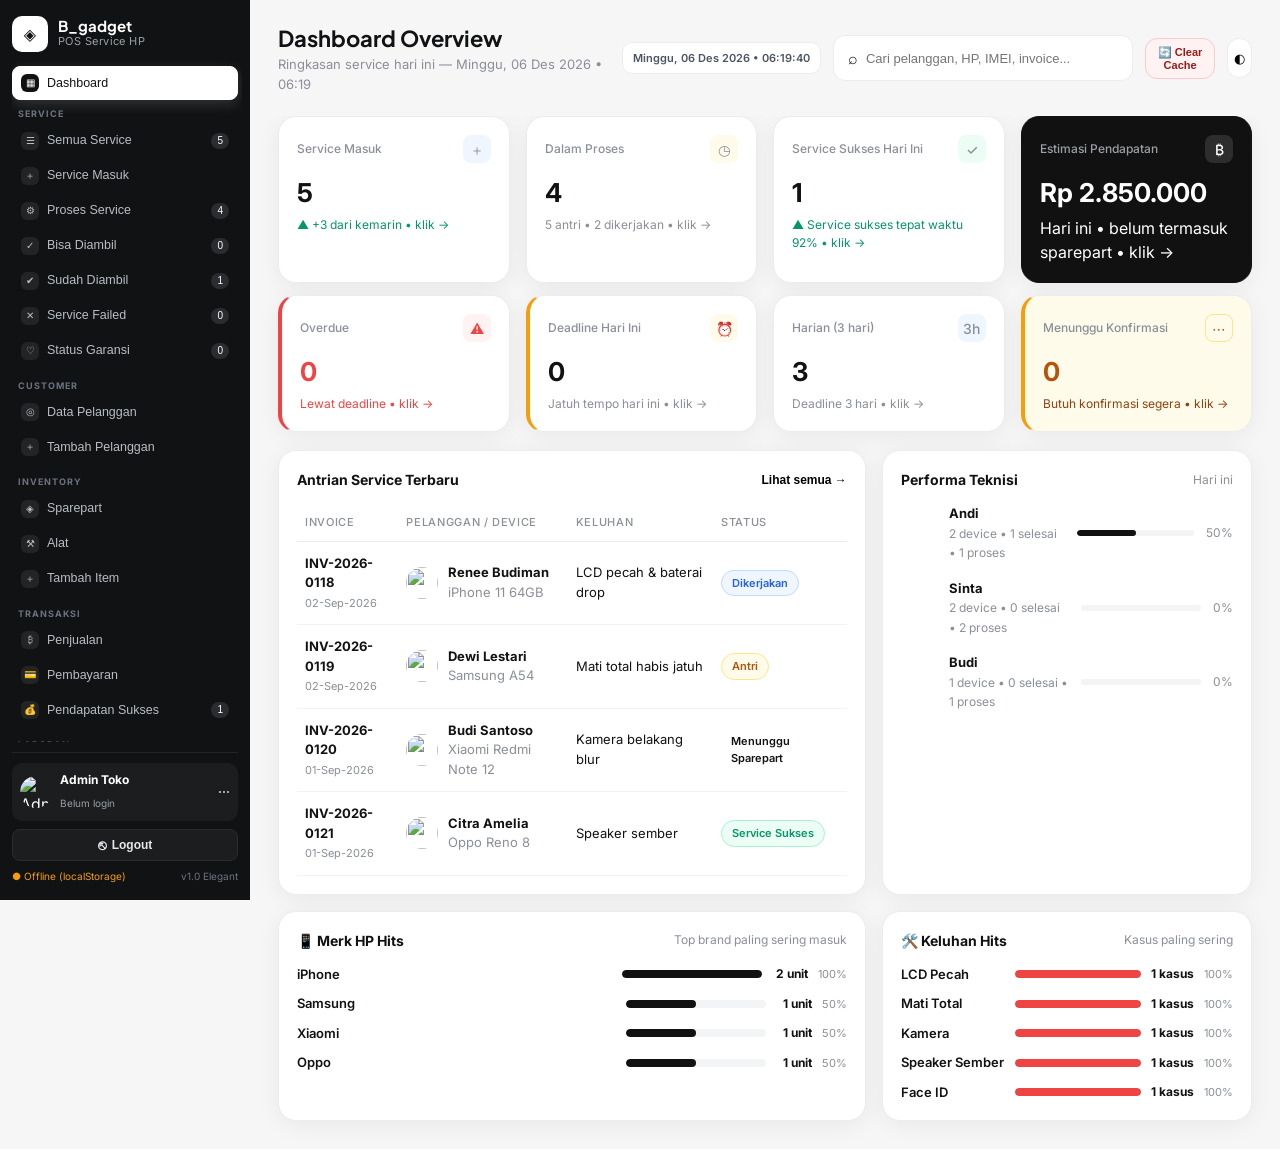
==== index.html @ a103b794 "feat: IMEI 4-digit + tampil di setiap kartu kiri tipis + search IMEI + normalize fix + form keterang" ====
<!DOCTYPE html>
<html lang="id">
<head>
    <meta charset="UTF-8">
    <meta name="viewport" content="width=device-width, initial-scale=1.0">
    <title>B_gadget — POS Service HP Dashboard</title>
    <link rel="preconnect" href="https://fonts.googleapis.com">
    <link href="https://fonts.googleapis.com/css2?family=Inter:wght@400;500;600;700&family=Plus+Jakarta+Sans:wght@600;700&display=swap" rel="stylesheet">
    <link rel="stylesheet" href="assets/css/style.css">
</head>
<body>
    <div class="app">
        <!-- SIDEBAR -->
        <aside class="sidebar" id="sidebar">
            <div class="sidebar-top">
                <div class="brand">
                    <div class="brand-icon">◈</div>
                    <div>
                        <h2>B_gadget</h2>
                        <p>POS Service HP</p>
                    </div>
                </div>
                <nav class="menu">
                    <button class="menu-item active" data-view="dashboard">
                        <span class="mi">▦</span> Dashboard
                    </button>

                    <div class="menu-category">SERVICE</div>
                    <button class="menu-item" data-view="semua-service">
                        <span class="mi">☰</span> Semua Service
                        <span class="badge">8</span>
                    </button>
                    <button class="menu-item" data-view="service-masuk">
                        <span class="mi">＋</span> Service Masuk
                    </button>
                    <button class="menu-item" data-view="proses">
                        <span class="mi">⚙</span> Proses Service
                        <span class="badge" id="badge-proses">0</span>
                    </button>
                    <button class="menu-item" data-view="bisa-diambil">
                        <span class="mi">✓</span> Bisa Diambil
                        <span class="badge" id="badge-bisa-diambil">0</span>
                    </button>
                    <button class="menu-item" data-view="sudah-diambil">
                        <span class="mi">✔</span> Sudah Diambil
                        <span class="badge" id="badge-sudah-diambil">0</span>
                    </button>
                    <button class="menu-item" data-view="service-failed">
                        <span class="mi">✕</span> Service Failed
                        <span class="badge" id="badge-service-failed">0</span>
                    </button>
                    <button class="menu-item" data-view="status-garansi">
                        <span class="mi">♡</span> Status Garansi
                        <span class="badge" id="badge-status-garansi">0</span>
                    </button>

                    <div class="menu-category">CUSTOMER</div>
                    <button class="menu-item" data-view="pelanggan">
                        <span class="mi">◎</span> Data Pelanggan
                    </button>
                    <button class="menu-item" data-view="tambah-pelanggan">
                        <span class="mi">＋</span> Tambah Pelanggan
                    </button>

                    <div class="menu-category">INVENTORY</div>
                    <button class="menu-item" data-view="inventory-sparepart">
                        <span class="mi">◈</span> Sparepart
                    </button>
                    <button class="menu-item" data-view="inventory-alat">
                        <span class="mi">⚒</span> Alat
                    </button>
                    <button class="menu-item" data-view="inventory-tambah">
                        <span class="mi">＋</span> Tambah Item
                    </button>

                    <div class="menu-category">TRANSAKSI</div>
                    <button class="menu-item" data-view="transaksi-penjualan">
                        <span class="mi">₿</span> Penjualan
                    </button>
                    <button class="menu-item" data-view="transaksi-pembayaran">
                        <span class="mi">💳</span> Pembayaran
                    </button>
                    <button class="menu-item" data-view="transaksi-pendapatan">
                        <span class="mi">💰</span> Pendapatan Sukses
                        <span class="badge" id="badge-pendapatan">0</span>
                    </button>

                    <div class="menu-category">LAPORAN</div>
                    <button class="menu-item" data-view="laporan-service">
                        <span class="mi">📄</span> Laporan Service
                    </button>
                    <button class="menu-item" data-view="laporan-teknisi">
                        <span class="mi">👷</span> Laporan Teknisi
                    </button>
                    <button class="menu-item" data-view="laporan-penjualan">
                        <span class="mi">📊</span> Laporan Penjualan
                    </button>

                    <div class="menu-category">AKUN</div>
                    <button class="menu-item" data-view="profil">
                        <span class="mi">👤</span> Atur Profil
                    </button>

                    <div class="menu-category" id="cat-superadmin" style="display:none">SUPERADMIN</div>
                    <button class="menu-item" data-view="approval-akun" id="menu-approval" style="display:none">
                        <span class="mi">🛡️</span> Persetujuan Akun
                        <span class="badge" id="badge-pending" style="background:#f59e0b;display:none">0</span>
                    </button>
                </nav>
            </div>

            <div class="sidebar-bottom">
                <div class="user-card" onclick="switchView('profil')" style="cursor:pointer" title="Atur Profil">
                    <img src="https://i.pravatar.cc/100?img=33" alt="user" id="sidebar-avatar">
                    <div>
                        <strong id="sidebar-username">Admin Toko</strong>
                        <span id="sidebar-role">Kasir • Shift Pagi</span>
                    </div>
                    <button class="icon-btn" onclick="event.stopPropagation(); switchView('profil')" title="Atur Profil">⋯</button>
                </div>
                <button class="btn-logout" onclick="handleLogout()" title="Keluar dari akun">
                    <span class="logout-icon">⎋</span> Logout
                </button>
                <div class="store-info">
                    <span>● Sistem Online</span>
                    <span>v1.0 Elegant</span>
                </div>
            </div>
        </aside>
        <div class="sidebar-overlay" id="sidebarOverlay" onclick="closeSidebar()"></div>

        <!-- MAIN -->
        <main class="main">
            <header class="topbar">
                <div class="topbar-left">
                    <button class="hamburger" id="hamburger">☰</button>
                    <div>
                        <h1 id="page-title">Dashboard Overview</h1>
                        <p id="page-subtitle">Ringkasan service hari ini</p>
                    </div>
                </div>
                <div class="topbar-right">
                    <div id="realtimeClock" style="font-size:11px;color:#4b5563;background:#fff;border:1px solid #ececec;padding:7px 10px;border-radius:10px;white-space:nowrap;font-weight:600">—</div>
                    <div class="search-box">
                        <span>⌕</span>
                        <input type="text" id="globalSearch" placeholder="Cari pelanggan, HP, IMEI, invoice...">
                    </div>
                    <button class="btn btn-ghost small" onclick="clearCacheAndReload()" title="Clear cache & hard reload" style="padding:7px 10px;font-size:11px;background:#fef2f2;border-color:#fecaca;color:#991b1b">🔄 Clear Cache</button>
                    <button class="btn btn-dark" id="btnServiceBaru" onclick="switchView('service-masuk')" style="display:none">+ Service Baru</button>
                    <button class="notif" id="notifBell" onclick="handleNotifClick()" title="Notifikasi persetujuan akun">◐<span class="dot" id="notifDot"></span><span class="notif-count" id="notifCount">0</span></button>
                </div>
            </header>

            <!-- VIEW: DASHBOARD -->
            <section class="view active" id="view-dashboard">
                <div id="approvalBanner" class="approval-banner" style="display:none" onclick="switchView('approval-akun')">
                    <div class="approval-banner-left">
                        <div class="approval-banner-icon">🛡️</div>
                        <div>
                            <strong id="bannerTitle" style="font-size:13px">Ada akun menunggu persetujuan</strong>
                            <p id="bannerSub" style="font-size:12px;color:#92400e;margin-top:2px">Klik untuk setujui admin/teknisi baru</p>
                        </div>
                    </div>
                    <button class="btn btn-dark small" style="white-space:nowrap" onclick="event.stopPropagation(); switchView('approval-akun')">Lihat →</button>
                </div>
                <div class="stats">
                    <div class="stat-card" onclick="statGoMasuk()" style="cursor:pointer" title="Lihat Semua Service →">
                        <div class="stat-head"><span>Service Masuk</span><span class="stat-icon blue">＋</span></div>
                        <h3 id="stat-masuk">12</h3>
                        <p class="trend up">▲ +3 dari kemarin • klik →</p>
                    </div>
                    <div class="stat-card" onclick="statGoProses()" style="cursor:pointer" title="Lihat Proses Service →">
                        <div class="stat-head"><span>Dalam Proses</span><span class="stat-icon amber">◷</span></div>
                        <h3 id="stat-proses">7</h3>
                        <p class="trend">5 antri • 2 dikerjakan • klik →</p>
                    </div>
                    <div class="stat-card" onclick="statGoSukses()" style="cursor:pointer" title="Lihat Service Sukses →">
                        <div class="stat-head"><span>Service Sukses Hari Ini</span><span class="stat-icon green">✓</span></div>
                        <h3 id="stat-selesai">5</h3>
                        <p class="trend up">▲ Service sukses tepat waktu 92% • klik →</p>
                    </div>
                    <div class="stat-card dark" onclick="statGoPendapatan()" style="cursor:pointer" title="Lihat Laporan Penjualan →">
                        <div class="stat-head"><span>Estimasi Pendapatan</span><span class="stat-icon dark-icon">₿</span></div>
                        <h3>Rp 2.850.000</h3>
                        <p>Hari ini • belum termasuk sparepart • klik →</p>
                    </div>
                </div>
                <!-- DEADLINE BANNER STATS -->
                <div class="stats" style="margin-top:-6px">
                    <div class="stat-card" style="border-left:4px solid #ef4444;cursor:pointer" onclick="statGoOverdue()" title="Lihat Overdue di Proses Service →">
                        <div class="stat-head"><span>Overdue</span><span class="stat-icon" style="background:#fef2f2;color:#ef4444">⚠</span></div>
                        <h3 id="stat-overdue" style="color:#ef4444">0</h3>
                        <p class="trend" style="color:#ef4444">Lewat deadline • klik →</p>
                    </div>
                    <div class="stat-card" style="border-left:4px solid #f59e0b;cursor:pointer" onclick="statGoToday()" title="Lihat Deadline Hari Ini →">
                        <div class="stat-head"><span>Deadline Hari Ini</span><span class="stat-icon" style="background:#fffbeb;color:#f59e0b">⏰</span></div>
                        <h3 id="stat-deadline-today">0</h3>
                        <p class="trend">Jatuh tempo hari ini • klik →</p>
                    </div>
                    <div class="stat-card" style="cursor:pointer" onclick="statGoHarian()" title="Lihat Harian 3h →">
                        <div class="stat-head"><span>Harian (3 hari)</span><span class="stat-icon blue">3h</span></div>
                        <h3 id="stat-harian">0</h3>
                        <p class="trend">Deadline 3 hari • klik →</p>
                    </div>
                    <div class="stat-card" style="border-left:4px solid #f59e0b;background:#fffbeb;cursor:pointer" onclick="statGoMenungguKonfirmasi()" title="Lihat Menunggu Konfirmasi →">
                        <div class="stat-head"><span>Menunggu Konfirmasi</span><span class="stat-icon" style="background:#fffbeb;color:#b45309;border:1px solid #fde68a">⋯</span></div>
                        <h3 id="stat-menunggu-konfirmasi" style="color:#b45309">0</h3>
                        <p class="trend" style="color:#92400e">Butuh konfirmasi segera • klik →</p>
                    </div>
                </div>

                <div class="grid-2">
                    <div class="card">
                        <div class="card-head">
                            <h3>Antrian Service Terbaru</h3>
                            <button class="link" onclick="switchView('proses')">Lihat semua →</button>
                        </div>
                        <div class="table-wrap">
                            <table class="table" id="tableDashboard">
                                <thead><tr><th>Invoice</th><th>Pelanggan / Device</th><th>Keluhan</th><th>Status</th></tr></thead>
                                <tbody></tbody>
                            </table>
                        </div>
                    </div>
                    <div class="card">
                        <div class="card-head"><h3>Performa Teknisi</h3><span class="muted">Hari ini</span></div>
                        <div class="tech-list">
                            <div class="tech">
                                <img src="https://i.pravatar.cc/100?img=12"><div><strong>Andi</strong><span>4 device • 2 selesai</span></div><div class="progress"><div style="width:75%"></div></div><span>75%</span>
                            </div>
                            <div class="tech">
                                <img src="https://i.pravatar.cc/100?img=15"><div><strong>Sinta</strong><span>3 device • 3 selesai</span></div><div class="progress"><div style="width:100%"></div></div><span>100%</span>
                            </div>
                            <div class="tech">
                                <img src="https://i.pravatar.cc/100?img=8"><div><strong>Budi</strong><span>5 device • 1 selesai</span></div><div class="progress"><div style="width:45%"></div></div><span>45%</span>
                            </div>
                        </div>
                    </div>
                </div>
                <!-- INDIKATOR HITS: MERK & KELUHAN -->
                <div class="grid-2" style="margin-top:16px">
                    <div class="card">
                        <div class="card-head"><h3>📱 Merk HP Hits</h3><span class="muted">Top brand paling sering masuk</span></div>
                        <div id="brandHitsList" style="display:flex;flex-direction:column;gap:10px"></div>
                        <p id="brandHitsEmpty" style="display:none;font-size:12px;color:#8a8f98;text-align:center;padding:12px">Belum ada data</p>
                    </div>
                    <div class="card">
                        <div class="card-head"><h3>🛠️ Keluhan Hits</h3><span class="muted">Kasus paling sering</span></div>
                        <div id="keluhanHitsList" style="display:flex;flex-direction:column;gap:10px"></div>
                        <p id="keluhanHitsEmpty" style="display:none;font-size:12px;color:#8a8f98;text-align:center;padding:12px">Belum ada data</p>
                    </div>
                </div>
            </section>

            <!-- VIEW: SERVICE MASUK -->
            <section class="view" id="view-service-masuk">
                <div class="grid-form">
                    <div class="card form-card">
                        <div class="card-head">
                            <h3>Form Service Masuk</h3>
                            <span class="invoice-pill" id="invoicePreview">INV-2026-0123</span>
                        </div>
                        <form id="serviceForm" onsubmit="handleServiceSubmit(event)">
                            <div class="form-grid">
                                <div class="field"><label>Nama Pelanggan *</label><input id="f-nama" required placeholder="Contoh: Renee Budiman"></div>
                                <div class="field"><label>No. WhatsApp *</label><input id="f-wa" required placeholder="08xxxxxxxxxx"></div>
                                <div class="field"><label>Tipe HP / Device *</label><input id="f-device" required placeholder="iPhone 11 / Samsung A54"></div>
                                <div class="field"><label>IMEI / Serial (opsional)</label><input id="f-imei" placeholder="8899 / 35xxxxxxxxxxxx" minlength="4" maxlength="30"><span style="font-size:10px;color:#8a8f98">Minimal 4 digit — akan muncul di setiap kartu seperti tipe HP</span></div>
                                <div class="field full"><label>Keluhan / Kerusakan *</label><textarea id="f-keluhan" required placeholder="Deskripsi keluhan: mati total, LCD pecah, baterai drop..."></textarea></div>
                                <div class="field"><label>Kelengkapan</label>
                                    <div class="chips" id="chips">
                                        <button type="button" class="chip" data-value="HP Saja">HP Saja</button>
                                        <button type="button" class="chip" data-value="+ Charger">+ Charger</button>
                                        <button type="button" class="chip" data-value="+ Dus">+ Dus</button>
                                        <button type="button" class="chip" data-value="+ Kartu SIM">+ Kartu SIM</button>
                                    </div>
                                </div>
                                <div class="field"><label>Estimasi Biaya</label><input id="f-biaya" type="text" inputmode="numeric" placeholder="Rp 0" autocomplete="off"><span id="f-biaya-preview" style="font-size:11px;color:#059669;margin-top:4px;display:none">Rp 0</span></div>
                                <div class="field"><label>Teknisi</label>
                                    <select id="f-teknisi"><option selected>Menunggu Teknisi</option><option>Andi</option><option>Sinta</option><option>Budi</option></select>
                                </div>
                                <div class="field"><label>Estimasi Selesai *</label><input id="f-estimasi" type="date" required onchange="updateDeadlinePreview()"></div>
                                <div class="field"><label>Penerima *</label>
                                    <select id="f-penerima" required>
                                        <option value="" disabled selected>Memuat anggota...</option>
                                    </select>
                                    <span id="deadlinePreview" style="font-size:11px;color:#059669;margin-top:4px">Deadline otomatis = Estimasi Selesai</span>
                                </div>
                            </div>
                            <div class="form-actions">
                                <button type="button" class="btn btn-ghost" onclick="resetForm()">Reset</button>
                                <button type="submit" class="btn btn-dark">Simpan & Cetak Nota →</button>
                            </div>
                        </form>
                    </div>

                    <div class="stack">
                        <div class="card info-card">
                            <h4>💡 Tips Input</h4>
                            <ul>
                                <li>Pastikan No WA aktif untuk notifikasi otomatis.</li>
                                <li>Foto kondisi HP sebelum service (opsional).</li>
                                <li>Nota akan ter-generate otomatis + QR tracking.</li>
                            </ul>
                        </div>
                        <div class="card">
                            <div class="card-head"><h3>Antrian Hari Ini</h3><span class="badge-count" id="queueCount">12 antrian</span></div>
                            <div class="queue-list" id="queueList"></div>
                        </div>
                    </div>
                </div>
            </section>

            <!-- VIEW: DATA PELANGGAN -->
            <section class="view" id="view-pelanggan">
                <div class="card">
                    <div class="card-head toolbar">
                        <div class="toolbar-left">
                            <h3>Data Pelanggan</h3>
                            <span class="count-pill" id="pelangganCount">48 pelanggan</span>
                        </div>
                        <div class="toolbar-right">
                            <div class="search-box small"><span>⌕</span><input id="searchPelanggan" placeholder="Cari nama, HP, device..."></div>
                            <select id="filterDevice"><option value="">Semua Device</option><option>iPhone</option><option>Samsung</option><option>Xiaomi</option><option>Oppo</option></select>
                            <button class="btn btn-dark small">Export CSV</button>
                        </div>
                    </div>
                    <div class="table-wrap">
                        <table class="table" id="tablePelanggan">
                            <thead><tr><th>Pelanggan</th><th>Device</th><th>Total Service</th><th>Terakhir Service</th><th>Status Langganan</th><th></th></tr></thead>
                            <tbody></tbody>
                        </table>
                    </div>
                    <div class="pagination"><span id="paginationInfo">Menampilkan 6 dari 48</span><div><button class="page-btn" disabled>‹</button><button class="page-btn active">1</button><button class="page-btn">2</button><button class="page-btn">›</button></div></div>
                </div>
            </section>

            <!-- VIEW: PROSES SERVICE -->
            <section class="view" id="view-proses">
                <div class="tabs">
                    <button class="tab active" data-filter="all">Semua <span>12</span></button>
                    <button class="tab" data-filter="Antri">Antri <span>5</span></button>
                    <button class="tab" data-filter="Menunggu Konfirmasi">Menunggu Konfirmasi <span>0</span></button>
                    <button class="tab" data-filter="Dikerjakan">Dikerjakan <span>2</span></button>
                    <button class="tab" data-filter="Menunggu Sparepart">Sparepart <span>2</span></button>
                </div>
                <div class="tabs" style="margin-top:8px">
                    <button class="tab active" data-deadline="all" onclick="setDeadlineFilter('all')">Deadline: Semua</button>
                    <button class="tab" data-deadline="overdue" onclick="setDeadlineFilter('overdue')">⚠ Overdue <span id="countOverdue">0</span></button>
                    <button class="tab" data-deadline="today" onclick="setDeadlineFilter('today')">⏰ Hari Ini <span id="countToday">0</span></button>
                    <button class="tab" data-deadline="harian" onclick="setDeadlineFilter('harian')">Harian 3h <span id="countHarian">0</span></button>
                    <button class="tab" data-deadline="mingguan" onclick="setDeadlineFilter('mingguan')">Mingguan 7h <span id="countMingguan">0</span></button>
                </div>
                <div class="kanban" id="kanban"></div>
            </section>

            <!-- SERVICE: SEMUA SERVICE -->
            <section class="view" id="view-semua-service">
                <!-- BLOK KHUSUS: MENUNGGU TEKNISI -->
                <div id="menungguTeknisiBlock" style="display:none;margin-bottom:16px">
                    <div class="card" style="border-left:4px solid #f59e0b;background:#fffbeb;border-color:#fde68a">
                        <div class="card-head">
                            <h3 style="display:flex;align-items:center;gap:8px">⏳ Menunggu Teknisi <span style="background:#f59e0b;color:#fff;padding:2px 8px;border-radius:20px;font-size:11px" id="menungguCount">0 device</span></h3>
                            <button class="btn btn-ghost small" style="font-size:11px" onclick="document.getElementById('filterStatusSemua').value='';document.getElementById('searchSemua').value='';renderSemuaService();document.getElementById('menungguTeknisiBlock').scrollIntoView({behavior:'smooth'})">↻ Refresh</button>
                        </div>
                        <p style="font-size:12px;color:#92400e;margin-bottom:12px">HP yang belum di-assign ke teknisi — segera pilih teknisi agar tidak mengantre lama. Klik <strong>Assign</strong> langsung di kartu.</p>
                        <div id="menungguList" style="display:grid;grid-template-columns:repeat(auto-fill,minmax(260px,1fr));gap:10px"></div>
                    </div>
                </div>
                <div class="card compact-card">
                    <div class="card-head toolbar">
                        <div class="toolbar-left"><h3>Semua Service</h3><span class="count-pill" id="semuaCount">0 service</span></div>
                        <div class="toolbar-right"><div class="search-box small"><span>⌕</span><input id="searchSemua" placeholder="Cari invoice, pelanggan..."></div>
                        <select id="filterStatusSemua"><option value="">Semua Status</option><option>Antri</option><option>Menunggu Konfirmasi</option><option>Dikerjakan</option><option>Menunggu Sparepart</option><option>Service Sukses</option><option>Bisa Diambil</option><option>Sudah Diambil</option><option>Service Failed</option><option>Garansi</option></select></div>
                    </div>
                    <div class="table-wrap"><table class="table compact" id="tableSemua"><thead><tr><th>Invoice</th><th>Pelanggan / Device</th><th>Keluhan</th><th>Teknisi</th><th>Penerima</th><th title="WhatsApp" style="text-align:center"><svg width="16" height="16" viewBox="0 0 24 24" fill="none" xmlns="http://www.w3.org/2000/svg" style="vertical-align:middle"><path d="M19.05 4.94A9.88 9.88 0 0012 2C6.48 2 2 6.48 2 12c0 1.76.46 3.48 1.32 4.99L2 22l5.09-1.33A9.88 9.88 0 0012 22c5.52 0 10-4.48 10-10 0-2.64-1.03-5.12-2.95-6.94v-.12z" fill="#25D366"/><path d="M17.1 14.3c-.23-.12-1.35-.67-1.56-.75-.21-.08-.36-.12-.51.12-.15.23-.58.75-.71.9-.13.15-.25.17-.47.06-.22-.12-.94-.35-1.79-1.11-.66-.59-1.1-1.32-1.23-1.54-.13-.22-.01-.34.1-.45.1-.1.22-.25.33-.38.11-.12.15-.22.22-.37.07-.15.04-.27-.02-.38-.06-.11-.51-1.23-.7-1.68-.18-.44-.37-.38-.51-.39h-.43c-.15 0-.38.06-.58.27-.2.22-.77.75-.77 1.84s.79 2.13.9 2.28c.11.15 1.55 2.37 3.76 3.32.53.22.94.36 1.26.46.53.17 1.01.14 1.39.09.42-.06 1.35-.55 1.54-1.08.19-.53.19-.98.13-1.08-.06-.1-.21-.16-.43-.27z" fill="white"/></svg></th><th>Biaya</th><th>Status</th><th></th></tr></thead><tbody></tbody></table></div>
                </div>
            </section>

            <!-- SERVICE: BISA DIAMBIL -->
            <section class="view" id="view-bisa-diambil">
                <div class="card"><div class="card-head"><h3>Bisa Diambil</h3><span class="count-pill" id="bisaCount">0 siap</span><span class="badge-status Selesai">Siap diambil pelanggan</span></div><div class="kanban" id="kanbanBisaDiambil"></div></div>
            </section>

            <!-- SERVICE: SUDAH DIAMBIL -->
            <section class="view" id="view-sudah-diambil">
                <div class="card"><div class="card-head toolbar"><div class="toolbar-left"><h3>Sudah Diambil</h3><span class="count-pill" id="sudahCount">0 selesai</span><span class="muted">Terurut dari Bisa Diambil terbaru</span></div></div><div class="kanban" id="kanbanSudahDiambil"></div></div>
            </section>

            <!-- SERVICE: FAILED -->
            <section class="view" id="view-service-failed">
                <div class="card"><div class="card-head"><h3>Service Failed</h3><span class="count-pill" id="failedCount">0 failed</span><span class="badge-status Menunggu Sparepart">Gagal / tidak bisa diperbaiki</span></div><div class="kanban" id="kanbanFailed"></div></div>
            </section>

            <!-- SERVICE: GARANSI -->
            <section class="view" id="view-status-garansi">
                <div class="card"><div class="card-head"><h3>Status Garansi</h3><span class="count-pill" id="garansiCount">0 garansi</span><span class="muted">Service dalam masa garansi</span></div><div class="kanban" id="kanbanGaransi"></div></div>
            </section>

            <!-- CUSTOMER: TAMBAH PELANGGAN -->
            <section class="view" id="view-tambah-pelanggan">
                <div class="card form-card"><div class="card-head"><h3>Tambah Pelanggan</h3></div>
                <form id="customerForm" onsubmit="handleCustomerSubmit(event)">
                    <div class="form-grid">
                        <div class="field"><label>Nama Pelanggan *</label><input id="c-nama" required placeholder="Nama lengkap"></div>
                        <div class="field"><label>No. WhatsApp *</label><input id="c-wa" required placeholder="08xxxxxxxxxx"></div>
                        <div class="field full"><label>Catatan</label><input id="c-note" placeholder="Pelanggan prioritas, langganan, dll"></div>
                    </div>
                    <div class="form-actions"><button type="reset" class="btn btn-ghost">Reset</button><button type="submit" class="btn btn-dark">Simpan Pelanggan →</button></div>
                </form></div>
            </section>

            <!-- INVENTORY: SPAREPART — editable Masuk/Keluar/Stok Akhir/Harga -->
            <section class="view" id="view-inventory-sparepart">
                <div class="card">
                    <div class="card-head toolbar">
                        <div class="toolbar-left"><h3>Sparepart</h3><span class="count-pill" id="sparepartCount">0 item</span><span id="sparepartWarning" style="display:none;background:#fef2f2;color:#dc2626;padding:4px 8px;border-radius:20px;font-size:11px">Stok tipis</span></div>
                        <div class="toolbar-right">
                            <div class="search-box small"><span>⌕</span><input id="searchSparepart" placeholder="Cari part, kategori, merk..."></div>
                            <select id="filterMerkSp" style="padding:8px 10px;border:1px solid #ececec;border-radius:10px;font-size:12px;background:#fff"><option value="">Semua Merk</option><option>IPHONE</option><option>SAMSUNG</option><option>XIAOMI</option><option>OPPO</option><option>VIVO</option><option>INFINIX</option><option>LAIN</option></select>
                            <select id="filterKategoriSp" style="padding:8px 10px;border:1px solid #ececec;border-radius:10px;font-size:12px"><option value="">Semua Kategori</option><option>Display</option><option>Baterai</option><option>Kamera</option><option>Mesin</option><option>Fleksibel</option><option>Konsumsi</option></select>
                            <button class="btn btn-dark small" onclick="switchView('inventory-tambah')">+ Tambah Item</button>
                        </div>
                    </div>
                    <p style="font-size:11px;color:#8a8f98;margin-bottom:10px">✏️ <strong>Merk</strong> hits: IPHONE • SAMSUNG • XIAOMI • OPPO • VIVO • INFINIX • <span style="background:#f3f4f6;padding:2px 6px;border-radius:8px">LAIN</span> untuk merk jarang. Tabel bisa langsung diubah: <strong>Masuk</strong> / <strong>Keluar</strong> / <strong>Stok Akhir</strong> / <strong>Harga</strong> lalu <strong>Simpan</strong>.</p>
                    <div class="table-wrap">
                        <table class="table compact" id="tableSparepart">
                            <thead><tr><th style="min-width:140px">Nama Part</th><th style="min-width:90px">Merk</th><th>Kategori</th><th style="text-align:center;min-width:80px">Masuk</th><th style="text-align:center;min-width:80px">Keluar</th><th style="text-align:center;min-width:90px">Stok</th><th style="min-width:90px">Tgl</th><th style="text-align:right;min-width:110px">Harga</th><th style="text-align:center;min-width:150px">Aksi</th></tr></thead>
                            <tbody id="tbodySparepart"><tr><td colspan="9" style="text-align:center;padding:18px;color:#8a8f98">Memuat...</td></tr></tbody>
                        </table>
                    </div>
                    <div style="display:flex;justify-content:space-between;align-items:center;margin-top:10px;font-size:11px;color:#8a8f98">
                        <span id="sparepartSummary">0 item • Total nilai stok: Rp 0</span>
                        <button class="btn btn-ghost small" onclick="resetSparepartDummy()">↻ Reset dummy</button>
                    </div>
                </div>
                <!-- Modal Edit Sparepart -->
                <div class="modal" id="spEditModal">
                    <div class="modal-box" style="max-width:460px">
                        <button class="modal-close" onclick="closeSpEditModal()">×</button>
                        <h3 style="margin-bottom:12px">✎ Edit Sparepart</h3>
                        <form id="spEditForm" onsubmit="submitSpEdit(event)">
                            <input type="hidden" id="spEditId">
                            <div class="field" style="margin-bottom:10px"><label>Nama Part *</label><input id="spEditNama" required placeholder="LCD iPhone 11"></div>
                            <div style="display:grid;grid-template-columns:1fr 1fr;gap:10px;margin-bottom:10px">
                                <div class="field"><label>Merk *</label><select id="spEditMerk" required style="padding:11px 12px;border-radius:12px;border:1px solid #ececec"><option>IPHONE</option><option>SAMSUNG</option><option>XIAOMI</option><option>OPPO</option><option>VIVO</option><option>INFINIX</option><option>LAIN</option></select></div>
                                <div class="field"><label>Kategori</label><select id="spEditKategori" style="padding:11px 12px;border-radius:12px;border:1px solid #ececec"><option>Display</option><option>Baterai</option><option>Kamera</option><option>Mesin</option><option>Fleksibel</option><option>Konsumsi</option><option>Aksesoris</option></select></div>
                            </div>
                            <div style="display:grid;grid-template-columns:1fr 1fr;gap:10px">
                                <div class="field"><label>Masuk</label><input id="spEditMasuk" type="number" min="0"></div>
                                <div class="field"><label>Keluar</label><input id="spEditKeluar" type="number" min="0"></div>
                                <div class="field"><label>Stok Akhir</label><input id="spEditStok" type="number" min="0"></div>
                                <div class="field"><label>Harga (Rp)</label><input id="spEditHarga" type="text" inputmode="numeric"><span id="spEditHarga-preview" style="font-size:11px;color:#059669;display:none">Rp 0</span></div>
                            </div>
                            <div style="display:flex;gap:10px;margin-top:14px">
                                <button type="button" class="btn btn-ghost" style="flex:1" onclick="closeSpEditModal()">Batal</button>
                                <button type="submit" class="btn btn-dark" style="flex:1">Simpan Perubahan</button>
                            </div>
                        </form>
                    </div>
                </div>
            </section>
            <!-- INVENTORY: ALAT — editable per baris seperti Sparepart -->
            <section class="view" id="view-inventory-alat">
                <div class="card">
                    <div class="card-head toolbar">
                        <div class="toolbar-left"><h3>Alat</h3><span class="count-pill" id="alatCount">0 alat</span><span id="alatWarning" style="display:none;background:#fffbeb;color:#b45309;padding:4px 8px;border-radius:20px;font-size:11px">Perlu perhatian</span></div>
                        <div class="toolbar-right">
                            <div class="search-box small"><span>⌕</span><input id="searchAlat" placeholder="Cari alat, peminjam..."></div>
                            <select id="filterKondisiAlat" style="padding:8px 10px;border:1px solid #ececec;border-radius:10px;font-size:12px;background:#fff"><option value="">Semua Kondisi</option><option>Baik</option><option>Perlu Kalibrasi</option><option>Rusak</option><option>Dipinjam</option></select>
                            <button class="btn btn-dark small" onclick="openAlatAddModal()">+ Tambah Alat</button>
                        </div>
                    </div>
                    <p style="font-size:11px;color:#8a8f98;margin-bottom:10px">✏️ Seperti Sparepart — tiap baris bisa diedit: <strong>Kondisi</strong> & <strong>Peminjam</strong> (dropdown), <strong>Masuk / Keluar / Stok / Harga</strong> (angka) lalu <strong>Simpan</strong>.</p>
                    <div class="table-wrap">
                        <table class="table compact" id="tableAlat">
                            <thead><tr><th style="min-width:140px">Nama Alat</th><th style="min-width:120px">Kondisi</th><th style="min-width:120px">Peminjam</th><th style="text-align:center;min-width:75px">Masuk</th><th style="text-align:center;min-width:75px">Keluar</th><th style="text-align:center;min-width:85px">Stok</th><th style="text-align:right;min-width:110px">Harga</th><th style="text-align:center;min-width:150px">Aksi</th></tr></thead>
                            <tbody id="tbodyAlat"><tr><td colspan="8" style="text-align:center;padding:18px;color:#8a8f98">Memuat...</td></tr></tbody>
                        </table>
                    </div>
                    <div style="display:flex;justify-content:space-between;align-items:center;margin-top:10px;font-size:11px;color:#8a8f98">
                        <span id="alatSummary">0 alat • Total nilai: Rp 0</span>
                        <button class="btn btn-ghost small" onclick="resetAlatDummy()">↻ Reset dummy</button>
                    </div>
                </div>
                <!-- Modal Edit/Tambah Alat -->
                <div class="modal" id="alatEditModal">
                    <div class="modal-box" style="max-width:480px">
                        <button class="modal-close" onclick="closeAlatModal()">×</button>
                        <h3 id="alatModalTitle" style="margin-bottom:12px">✎ Edit Alat</h3>
                        <form id="alatEditForm" onsubmit="submitAlatEdit(event)">
                            <input type="hidden" id="alatEditId">
                            <div class="field" style="margin-bottom:10px"><label>Nama Alat *</label><input id="alatEditNama" required placeholder="Blower, Microscope..."></div>
                            <div style="display:grid;grid-template-columns:1fr 1fr;gap:10px;margin-bottom:10px">
                                <div class="field"><label>Kondisi</label><select id="alatEditKondisi" style="padding:11px 12px;border-radius:12px;border:1px solid #ececec"><option>Baik</option><option>Perlu Kalibrasi</option><option>Rusak</option><option>Dipinjam</option></select></div>
                                <div class="field"><label>Peminjam</label><select id="alatEditPeminjam" style="padding:11px 12px;border-radius:12px;border:1px solid #ececec"><option value="-">- (tidak dipinjam)</option></select></div>
                            </div>
                            <div style="display:grid;grid-template-columns:1fr 1fr;gap:10px">
                                <div class="field"><label>Masuk</label><input id="alatEditMasuk" type="number" min="0"></div>
                                <div class="field"><label>Keluar</label><input id="alatEditKeluar" type="number" min="0"></div>
                                <div class="field"><label>Stok</label><input id="alatEditStok" type="number" min="0"></div>
                                <div class="field"><label>Harga (Rp)</label><input id="alatEditHarga" type="text" inputmode="numeric"><span id="alatEditHarga-preview" style="font-size:11px;color:#059669;display:none">Rp 0</span></div>
                            </div>
                            <div style="display:flex;gap:10px;margin-top:14px">
                                <button type="button" class="btn btn-ghost" style="flex:1" onclick="closeAlatModal()">Batal</button>
                                <button type="submit" class="btn btn-dark" style="flex:1">Simpan</button>
                            </div>
                        </form>
                    </div>
                </div>
            </section>
            <section class="view" id="view-inventory-tambah">
                <div class="card form-card"><div class="card-head"><h3>Tambah Item Inventory</h3><span class="muted">Sparepart — Masuk, Harga, Stok Akhir</span></div>
                <form id="spAddForm" onsubmit="handleSparepartAdd(event)">
                    <div class="form-grid">
                        <div class="field"><label>Nama Part *</label><input id="sp-nama" required placeholder="LCD iPhone 11, Baterai Samsung..."></div>
                        <div class="field"><label>Merk *</label><select id="sp-merk" required style="padding:11px 12px;border-radius:12px;border:1px solid #ececec"><option value="" disabled selected>Pilih merk</option><option>IPHONE</option><option>SAMSUNG</option><option>XIAOMI</option><option>OPPO</option><option>VIVO</option><option>INFINIX</option><option>LAIN</option></select></div>
                        <div class="field"><label>Kategori *</label><select id="sp-kategori" required style="padding:11px 12px;border-radius:12px;border:1px solid #ececec"><option value="" disabled selected>Pilih kategori</option><option>Display</option><option>Baterai</option><option>Kamera</option><option>Mesin</option><option>Fleksibel</option><option>Konsumsi</option><option>Aksesoris</option></select></div>
                        <div class="field"><label>Barang Masuk *</label><input id="sp-masuk" type="number" min="0" required placeholder="0"><span style="font-size:11px;color:#8a8f98">Stok awal / barang baru masuk</span></div>
                        <div class="field"><label>Harga Satuan (Rp) *</label><input id="sp-harga" type="text" inputmode="numeric" required placeholder="550.000"><span style="font-size:11px;color:#8a8f98">Harga per unit</span><span id="sp-harga-preview" style="font-size:11px;color:#059669;margin-top:4px;display:none">Rp 0</span></div>
                        <div class="field"><label>Barang Keluar (opsional)</label><input id="sp-keluar" type="number" min="0" placeholder="0"><span style="font-size:11px;color:#8a8f98">Terpakai / terjual — default 0</span></div>
                        <div class="field"><label>Stok Akhir (auto)</label><input id="sp-stok" type="number" min="0" placeholder="auto = Masuk - Keluar"><span style="font-size:11px;color:#059669">Kosongkan = otomatis Masuk - Keluar</span></div>
                    </div>
                    <div class="form-actions"><button type="button" class="btn btn-ghost" onclick="switchView('inventory-sparepart')">← Batal</button><button type="submit" class="btn btn-dark">Simpan Sparepart →</button></div>
                </form></div>
            </section>

            <!-- TRANSAKSI -->
            <section class="view" id="view-transaksi-penjualan">
                <div class="card"><div class="card-head"><h3>Penjualan</h3><span class="count-pill">Hari ini • 0 transaksi</span></div>
                <div class="table-wrap"><table class="table"><thead><tr><th>Invoice</th><th>Pelanggan</th><th>Item</th><th>Total</th><th>Status Bayar</th></tr></thead><tbody><tr><td colspan="5" style="text-align:center;padding:24px;color:#8a8f98">Belum ada transaksi — data akan muncul setelah ada penjualan</td></tr></tbody></table></div></div>
            </section>
            <section class="view" id="view-transaksi-pembayaran">
                <div class="card"><div class="card-head"><h3>Pembayaran</h3><span class="muted">Metode & konfirmasi</span></div>
                <div class="grid-2"><div class="card" style="box-shadow:none"><h3 style="font-size:14px">Tunai</h3><p style="font-size:12px;color:#8a8f98">Rp 0</p><div class="progress" style="margin-top:8px"><div style="width:0%"></div></div></div><div class="card" style="box-shadow:none"><h3 style="font-size:14px">Transfer / QRIS</h3><p style="font-size:12px;color:#8a8f98">Rp 0</p><div class="progress" style="margin-top:8px"><div style="width:0%"></div></div></div></div><p style="text-align:center;padding:12px;color:#8a8f98;font-size:12px">Belum ada pembayaran</p></div>
            </section>
            <!-- TRANSAKSI: PENDAPATAN SUKSES (Bisa Diambil + Service Sukses) -->
            <section class="view" id="view-transaksi-pendapatan">
                <div class="card">
                    <div class="card-head toolbar">
                        <div class="toolbar-left"><h3>💰 Pendapatan Sukses</h3><span class="count-pill" id="pendapatanCount">0 service</span><span class="count-pill" style="background:#ecfdf5;color:#059669;border-color:#a7f3d0" id="pendapatanTotal">Rp 0</span></div>
                        <div class="toolbar-right"><div class="search-box small"><span>⌕</span><input id="searchPendapatan" placeholder="Cari invoice, pelanggan, device..."></div><button class="btn btn-dark small" onclick="exportPendapatanCSV()">⬇ Export CSV</button></div>
                    </div>
                    <p style="font-size:11px;color:#8a8f98;margin-bottom:10px">Rekap <strong>harga tercatat</strong> untuk HP <strong>Bisa Diambil / Service Sukses / Selesai</strong> — otomatis sinkron saat Harga diubah di tab Bisa Diambil/Sudah Diambil. Total = sum `biaya`.</p>
                    <div class="table-wrap"><table class="table compact" id="tablePendapatan"><thead><tr><th>Invoice</th><th>Pelanggan / Device</th><th>Teknisi</th><th>Status</th><th>Sparepart Dipakai</th><th style="text-align:right">Biaya</th><th>Tgl</th><th></th></tr></thead><tbody id="tbodyPendapatan"><tr><td colspan="8" style="text-align:center;padding:18px;color:#8a8f98">Memuat...</td></tr></tbody></table></div>
                    <div style="display:flex;justify-content:space-between;align-items:center;margin-top:10px;font-size:12px">
                        <span id="pendapatanSummary" style="color:#8a8f98">0 service • Rp 0</span>
                        <span style="font-size:11px;color:#059669">💡 Harga editable di Bisa Diambil/Sudah Diambil → otomatis update di sini</span>
                    </div>
                </div>
                <div class="stats" style="margin-top:12px">
                    <div class="stat-card" style="border-left:4px solid #059669">
                        <div class="stat-head"><span>Pendapatan Hari Ini</span><span class="stat-icon" style="background:#ecfdf5;color:#059669">💰</span></div>
                        <h3 id="pendapatanHariIni">Rp 0</h3>
                        <p class="trend" id="pendapatanHariIniCount">0 service • hari ini</p>
                    </div>
                    <div class="stat-card" style="border-left:4px solid #2563eb">
                        <div class="stat-head"><span>Total 7 Hari</span><span class="stat-icon" style="background:#eff6ff;color:#2563eb">📅</span></div>
                        <h3 id="pendapatan7Hari">Rp 0</h3>
                        <p class="trend" id="pendapatan7HariCount">0 service • 7 hari terakhir</p>
                    </div>
                    <div class="stat-card" style="border-left:4px solid #f59e0b">
                        <div class="stat-head"><span>Profit Nett 7 Hari</span><span class="stat-icon" style="background:#fffbeb;color:#b45309">📈</span></div>
                        <h3 id="profit7Hari">Rp 0</h3>
                        <p class="trend" id="profit7HariCount">biaya − sparepart • 7 hari</p>
                    </div>
                </div>
                <div class="card" style="margin-top:12px">
                    <div class="card-head"><h3>Rekap 7 Hari Terakhir (per hari)</h3><span class="muted" id="rekap7HariRange">-</span></div>
                    <div class="table-wrap"><table class="table" id="tableRekap7Hari"><thead><tr><th>Tanggal</th><th>Jumlah</th><th style="text-align:right">Total</th><th style="text-align:right">Sparepart</th><th style="text-align:right">Profit</th><th style="text-align:right">Avg</th></tr></thead><tbody id="tbodyRekap7Hari"><tr><td colspan="6" style="text-align:center;padding:12px;color:#8a8f98">Memuat...</td></tr></tbody></table></div>
                </div>
                <!-- Tabs Sparepart & Profit -->
                <div class="tabs" style="margin-top:12px">
                    <button class="tab active" data-pendapatan-tab="rekap" onclick="switchPendapatanTab('rekap')">Rekap</button>
                    <button class="tab" data-pendapatan-tab="sparepart" onclick="switchPendapatanTab('sparepart')">🔧 Sparepart Dipakai</button>
                    <button class="tab" data-pendapatan-tab="profit" onclick="switchPendapatanTab('profit')">📈 Profit Nett (biaya−sparepart)</button>
                </div>
                <div id="pendapatan-tab-rekap">
                <div class="card" style="margin-top:12px">
                    <div class="card-head"><h3>Ringkasan per Teknisi</h3><span class="muted">Pendapatan Sukses group teknisi (all time)</span></div>
                    <div class="table-wrap"><table class="table" id="tablePendapatanTeknisi"><thead><tr><th>Teknisi</th><th>Jumlah</th><th style="text-align:right">Total</th><th>Rata-rata</th></tr></thead><tbody id="tbodyPendapatanTeknisi"><tr><td colspan="4" style="text-align:center;padding:12px;color:#8a8f98">Memuat...</td></tr></tbody></table></div>
                </div>
                <div class="card" style="margin-top:12px">
                    <div class="card-head"><h3>📅 Laporan Harian per Teknisi</h3><span class="muted" id="laporanHarianRange">Hari ini & 7 hari terakhir</span></div>
                    <div class="table-wrap"><table class="table" id="tableHarianTeknisi"><thead><tr><th>Teknisi</th><th>Kategori</th><th style="text-align:center">Hari Ini<br><span style="font-weight:400;font-size:10px">jml • total</span></th><th style="text-align:center">7 Hari<br><span style="font-weight:400;font-size:10px">jml • total</span></th><th style="text-align:right">Profit Hari Ini</th><th style="text-align:right">Profit 7 Hari</th></tr></thead><tbody id="tbodyHarianTeknisi"><tr><td colspan="6" style="text-align:center;padding:12px;color:#8a8f98">Memuat...</td></tr></tbody></table></div>
                </div>
                </div>
                <div id="pendapatan-tab-sparepart" style="display:none">
                <div class="card" style="margin-top:12px">
                    <div class="card-head"><h3>🔧 Sparepart Dipakai (Sukses)</h3><span class="count-pill" id="sparepartPendapatanCount">0 item</span></div>
                    <p style="font-size:11px;color:#8a8f98;margin-bottom:10px">List sparepart yang terpakai untuk service <strong>Sukses/Bisa Diambil</strong> — dari fitur Pakai di Proses Service. Total sparepart = sum(harga×qty).</p>
                    <div class="table-wrap"><table class="table compact" id="tableSparepartPendapatan"><thead><tr><th>Invoice / Device</th><th>Sparepart</th><th style="text-align:center">Qty</th><th style="text-align:right">Harga Satuan</th><th style="text-align:right">Total</th><th>Teknisi</th></tr></thead><tbody id="tbodySparepartPendapatan"><tr><td colspan="6" style="text-align:center;padding:12px;color:#8a8f98">Belum ada sparepart dipakai — pakai di Proses Service → Pakai</td></tr></tbody></table></div>
                    <div style="display:flex;justify-content:space-between;margin-top:10px;font-size:12px"><span id="sparepartPendapatanSummary" style="color:#8a8f98">0 item • Rp 0</span><span style="font-size:11px;color:#6b7280">Sumber: serviceSpareparts localStorage</span></div>
                </div>
                </div>
                <div id="pendapatan-tab-profit" style="display:none">
                <div class="card" style="margin-top:12px">
                    <div class="card-head"><h3>📈 Profit Nett (Otomatis)</h3><span class="count-pill" style="background:#ecfdf5;color:#059669;border-color:#a7f3d0" id="profitTotal">Rp 0</span><span class="count-pill" id="profitCount">0 service</span></div>
                    <p style="font-size:11px;color:#8a8f98;margin-bottom:10px"><strong>Profit = Biaya − Sparepart</strong> otomatis per invoice. Jika tanpa sparepart, profit = biaya full.</p>
                    <div class="table-wrap"><table class="table compact" id="tableProfit"><thead><tr><th>Invoice</th><th>Device / Pelanggan</th><th style="text-align:right">Biaya</th><th style="text-align:right">Sparepart</th><th style="text-align:right">Profit</th><th>Teknisi</th></tr></thead><tbody id="tbodyProfit"><tr><td colspan="6" style="text-align:center;padding:12px;color:#8a8f98">Memuat...</td></tr></tbody></table></div>
                    <div style="display:flex;justify-content:space-between;margin-top:10px;font-size:12px"><span id="profitSummary" style="color:#8a8f98">0 service • profit Rp 0</span><button class="btn btn-dark small" onclick="exportProfitCSV()">⬇ Export Profit CSV</button></div>
                </div>
                <div class="card" style="margin-top:12px">
                    <div class="card-head"><h3>Profit per Teknisi</h3><span class="muted">Biaya − sparepart group teknisi</span></div>
                    <div class="table-wrap"><table class="table" id="tableProfitTeknisi"><thead><tr><th>Teknisi</th><th>Jumlah</th><th style="text-align:right">Biaya Total</th><th style="text-align:right">Sparepart</th><th style="text-align:right">Profit</th></tr></thead><tbody id="tbodyProfitTeknisi"><tr><td colspan="5" style="text-align:center;padding:12px;color:#8a8f98">Memuat...</td></tr></tbody></table></div>
                </div>
                </div>
            </section>

            <!-- LAPORAN -->
            <section class="view" id="view-laporan-service">
                <div class="card"><div class="card-head"><h3>Laporan Service</h3><button class="btn btn-dark small">Export PDF</button></div>
                <div class="table-wrap"><table class="table"><thead><tr><th>Periode</th><th>Masuk</th><th>Selesai</th><th>Failed</th><th>Garansi</th></tr></thead><tbody><tr><td colspan="5" style="text-align:center;padding:24px;color:#8a8f98">Belum ada data — laporan akan terisi setelah ada service</td></tr></tbody></table></div></div>
            </section>
            <section class="view" id="view-laporan-teknisi">
                <div class="card"><div class="card-head"><h3>Laporan Teknisi</h3><span class="muted">Performa bulan ini — avatar sesuai foto profil</span></div>
                <div class="table-wrap"><table class="table"><thead><tr><th>Teknisi</th><th>Handle</th><th>Service Sukses</th><th>Failed</th><th>Rating</th></tr></thead><tbody id="tbodyLaporanTeknisi"><tr><td colspan="5" style="text-align:center;padding:16px;color:#8a8f98">Memuat...</td></tr></tbody></table></div></div>
            </section>
            <section class="view" id="view-laporan-penjualan">
                <div class="card"><div class="card-head"><h3>Laporan Penjualan</h3><span class="muted">Pendapatan</span></div>
                <div class="stats"><div class="stat-card"><div class="stat-head"><span>Total Penjualan</span></div><h3>Rp 0</h3><p class="trend">Belum ada penjualan</p></div><div class="stat-card"><div class="stat-head"><span>Sparepart Terlaris</span></div><h3>-</h3><p class="trend">Belum ada data</p></div></div></div>
            </section>

            <!-- AKUN: ATUR PROFIL -->
            <section class="view" id="view-profil">
                <div class="card" style="max-width:640px;margin:0 auto">
                    <div class="card-head">
                        <h3>👤 Atur Profil Pengguna</h3>
                        <span class="muted">Kelola akun yang sedang login</span>
                    </div>
                    <div style="display:flex;gap:16px;align-items:center;margin-bottom:18px;padding:14px;background:#f9fafb;border:1px solid #ececec;border-radius:14px">
                        <img id="profil-avatar" src="https://i.pravatar.cc/100?img=33" alt="avatar" style="width:64px;height:64px;border-radius:50%;border:3px solid #fff;box-shadow:0 4px 14px rgba(0,0,0,.08)">
                        <div style="flex:1">
                            <strong id="profil-name" style="font-size:15px">-</strong>
                            <div style="font-size:12px;color:#8a8f98"><span id="profil-role">-</span> • <span id="profil-status">-</span></div>
                            <div style="font-size:11px;color:#6b7280;margin-top:4px">Terdaftar: <span id="profil-created">-</span> • Login terakhir: <span id="profil-lastlogin">-</span></div>
                        </div>
                        <button class="btn btn-ghost small" onclick="loadProfil()">↻ Refresh</button>
                    </div>
                    <form id="profilForm" onsubmit="handleProfilUpdate(event)">
                        <div class="form-grid">
                            <div class="field"><label>Username *</label><input id="p-username" required minlength="3" placeholder="username baru"></div>
                            <div class="field"><label>Role</label><input id="p-role" disabled placeholder="-" style="background:#f3f4f6;color:#6b7280"><span style="font-size:11px;color:#8a8f98">Role hanya bisa diubah superadmin di Persetujuan Akun</span></div>
                            <div class="field"><label>Password Baru</label><input id="p-password" type="password" placeholder="kosongkan jika tidak ganti (min 6)"></div>
                            <div class="field"><label>Konfirmasi Password Baru</label><input id="p-confirm" type="password" placeholder="ulang password baru"></div>
                        </div>
                        <div style="margin-top:10px;padding:10px;background:#fffbeb;border:1px solid #fde68a;border-radius:10px;font-size:11px;color:#92400e">💡 Username minimal 3 karakter, password minimal 6 karakter. Perubahan username akan update sidebar & butuh login ulang jika token lama kedaluwarsa.</div>
                        <div class="form-actions">
                            <button type="button" class="btn btn-ghost" onclick="loadProfil()">Reset</button>
                            <button type="submit" class="btn btn-dark">Simpan Perubahan →</button>
                        </div>
                    </form>
                    <div style="margin-top:16px;display:flex;gap:10px">
                        <button class="btn btn-ghost small" style="flex:1;color:#dc2626;border-color:#fecaca" onclick="handleLogout()">⎋ Logout</button>
                        <button class="btn btn-ghost small" style="flex:1" onclick="switchView('dashboard')">← Kembali Dashboard</button>
                    </div>
                </div>
            </section>

            <!-- SUPERADMIN: PERSETUJUAN AKUN -->
            <section class="view" id="view-approval-akun">
                <div class="card">
                    <div class="card-head toolbar">
                        <div class="toolbar-left">
                            <h3>Persetujuan Akun — Superadmin</h3>
                            <span class="count-pill" id="approvalCount">0 menunggu</span>
                        </div>
                        <div class="toolbar-right">
                            <button class="btn btn-ghost small" onclick="loadApprovalData()">↻ Refresh</button>
                            <button class="btn btn-dark small" onclick="switchView('dashboard')">← Dashboard</button>
                        </div>
                    </div>
                    <p style="font-size:12px;color:#8a8f98;margin-bottom:14px">Daftar admin / teknisi yang baru register dan <strong>belum aktif</strong>. Hanya <strong>superadmin</strong> yang bisa <em>Setujui</em> atau <em>Tolak</em>. Akun yang belum disetujui tidak bisa login.</p>
                    <div class="table-wrap">
                        <table class="table" id="tableApproval">
                            <thead><tr><th>#</th><th>Username</th><th>Role</th><th>Status</th><th>Tanggal Daftar</th><th style="text-align:center">Aksi</th></tr></thead>
                            <tbody id="tbodyApproval"><tr><td colspan="6" style="text-align:center;padding:24px;color:#8a8f98">Memuat...</td></tr></tbody>
                        </table>
                    </div>
                    <div style="margin-top:14px;padding:12px;background:#fffbeb;border:1px solid #fde68a;border-radius:12px;font-size:12px;color:#92400e">
                        <strong>Alur:</strong> Teknisi/Admin daftar di <code>login.html → Register</code> (is_active = false) → muncul di sini → superadmin klik <strong>Setujui</strong> → akun bisa login. Klik <strong>Tolak</strong> = hapus akun.
                    </div>
                </div>
                <div class="card" style="margin-top:16px">
                    <div class="card-head toolbar">
                        <div class="toolbar-left"><h3>Semua Akun Terdaftar</h3><span class="count-pill" id="allUsersCount">0 user</span></div>
                        <div class="toolbar-right">
                            <div class="search-box small"><span>⌕</span><input id="searchUser" placeholder="Cari username..." oninput="filterAllUsers()"></div>
                            <select id="filterRoleUser" onchange="filterAllUsers()" style="padding:8px 10px;border:1px solid #ececec;border-radius:10px;font-size:12px"><option value="">Semua Role</option><option value="superadmin">Superadmin</option><option value="admin">Admin</option><option value="kasir">Kasir</option><option value="teknisi">Teknisi</option></select>
                            <select id="filterStatusUser" onchange="filterAllUsers()" style="padding:8px 10px;border:1px solid #ececec;border-radius:10px;font-size:12px"><option value="">Semua Status</option><option value="aktif">Aktif</option><option value="beku">Beku/Pending</option></select>
                        </div>
                    </div>
                    <p style="font-size:11px;color:#8a8f98;margin-bottom:10px">Kelola akun yg sudah terdaftar: <strong>Edit</strong> username/role/password, <strong>Bekukan</strong> (nonaktifkan login), atau <strong>Hapus</strong>. Hanya superadmin.</p>
                    <div class="table-wrap">
                        <table class="table" id="tableAllUsers">
                            <thead><tr><th>Username</th><th>Role</th><th>Status</th><th>Dibuat</th><th>Last Login</th><th style="text-align:center">Aksi</th></tr></thead>
                            <tbody id="tbodyAllUsers"><tr><td colspan="6" style="text-align:center;padding:16px;color:#8a8f98">Memuat...</td></tr></tbody>
                        </table>
                    </div>
                </div>

                <!-- MODAL EDIT USER -->
                <div class="modal" id="userEditModal">
                    <div class="modal-box" style="max-width:440px">
                        <button class="modal-close" onclick="closeUserModal()">×</button>
                        <h3 style="margin-bottom:4px">Edit Akun</h3>
                        <p style="font-size:12px;color:#8a8f98;margin-bottom:14px" id="editUserSub">Ubah username, role, atau password</p>
                        <form id="userEditForm" onsubmit="submitUserEdit(event)">
                            <input type="hidden" id="editUserId">
                            <div class="field" style="margin-bottom:10px"><label>Username</label><input id="editUsername" required minlength="3" placeholder="username"></div>
                            <div class="field" style="margin-bottom:10px"><label>Role</label>
                                <select id="editRole" required style="padding:11px 12px;border-radius:12px;border:1px solid #ececec">
                                    <option value="admin">Admin</option>
                                    <option value="kasir">Kasir</option>
                                    <option value="teknisi">Teknisi</option>
                                    <option value="superadmin">Superadmin</option>
                                </select>
                            </div>
                            <div class="field" style="margin-bottom:6px"><label>Password Baru (kosongkan jika tidak ganti)</label><input id="editPassword" type="password" placeholder="minimal 6 karakter, kosong = tidak ganti"></div>
                            <p style="font-size:11px;color:#8a8f98;margin-bottom:14px">Kosongkan password jika tidak ingin mengganti.</p>
                            <div style="display:flex;gap:10px">
                                <button type="button" class="btn btn-ghost" style="flex:1" onclick="closeUserModal()">Batal</button>
                                <button type="submit" class="btn btn-dark" style="flex:1">Simpan Perubahan</button>
                            </div>
                        </form>
                    </div>
                </div>
            </section>

        </main>
    </div>

    <!-- MODAL DETAIL -->
    <div class="modal" id="modal">
        <div class="modal-box">
            <button class="modal-close" onclick="closeModal()">×</button>
            <div id="modalContent"></div>
        </div>
    </div>

    <!-- TOAST -->
    <div class="toast" id="toast">Berhasil disimpan!</div>

    <script src="assets/js/script.js?v=imei-final"></script>
</body>
</html>
---- assets/css/style.css ----
:root{
  --bg:#f6f6f7;
  --sidebar:#111214;
  --card:#ffffff;
  --border:#ececec;
  --text:#111214;
  --muted:#8a8f98;
  --primary:#111214;
  --blue:#eff6ff;
  --amber:#fffbeb;
  --green:#ecfdf5;
  --radius:18px;
  --shadow:0 4px 24px rgba(0,0,0,.06);
}
*{box-sizing:border-box;margin:0;padding:0}
body{font-family:'Inter',system-ui,sans-serif;background:var(--bg);color:var(--text);line-height:1.5}
h1,h2{font-family:'Plus Jakarta Sans',sans-serif}
.app{display:flex;min-height:100vh}
/* SIDEBAR */
.sidebar{width:250px;background:var(--sidebar);color:#fff;display:flex;flex-direction:column;justify-content:space-between;position:sticky;top:0;height:100vh;padding:16px 12px;overflow:hidden}
.sidebar-top{flex:1;overflow-y:auto;overflow-x:hidden;margin-right:-4px;padding-right:4px}
.sidebar-top::-webkit-scrollbar{width:3px}
.sidebar-top::-webkit-scrollbar-thumb{background:#2a2c2f;border-radius:4px}
.sidebar-top::-webkit-scrollbar-track{background:transparent}
.brand{display:flex;gap:10px;align-items:center;margin-bottom:14px}
.brand-icon{width:36px;height:36px;background:#fff;color:#111;border-radius:10px;display:grid;place-items:center;font-weight:700;font-size:16px}
.brand h2{font-size:15px;line-height:1}
.brand p{font-size:11px;color:#9aa0a6;letter-spacing:.04em}
.menu{display:flex;flex-direction:column;gap:1px;padding-bottom:6px}
.menu-category{font-size:9px;font-weight:700;letter-spacing:.11em;color:#6b7280;margin:10px 0 2px 6px;text-transform:uppercase}
.menu-category:first-of-type{margin-top:6px}
.menu-item{width:100%;display:flex;align-items:center;gap:8px;padding:7px 8px;border-radius:8px;border:1px solid transparent;background:transparent;color:#b8bec4;cursor:pointer;font-size:12.5px;font-weight:500;transition:.2s;text-align:left;line-height:1.2;position:relative}
.menu-item .mi{width:18px;height:18px;display:grid;place-items:center;background:rgba(255,255,255,.08);border-radius:6px;font-size:10px;flex-shrink:0;transition:.2s}
.menu-item:hover{transform:translateX(4px) scale(1.02);background:#1e2023;border-color:#2a2c2f;color:#fff;box-shadow:0 6px 18px rgba(0,0,0,.35), 0 2px 6px rgba(0,0,0,.25);z-index:2}
.menu-item:hover .mi{background:rgba(255,255,255,.18);transform:scale(1.08)}
.menu-item:hover .badge{transform:scale(1.05)}
.menu-item.active{background:#fff;color:#111;border-color:#fff;box-shadow:0 4px 14px rgba(255,255,255,.15)}
.menu-item.active:hover{transform:translateX(3px) scale(1.015);background:#fff;box-shadow:0 8px 20px rgba(0,0,0,.4), 0 0 0 1px rgba(255,255,255,.2)}
.menu-item.active .mi{background:#111;color:#fff}
.menu-item:active{transform:translateX(2px) scale(.99)}
.badge{margin-left:auto;background:#2a2c2f;color:#fff;font-size:10px;padding:2px 6px;border-radius:20px}
.menu-item.active .badge{background:#111;color:#fff}
.sidebar-bottom{border-top:1px solid #232528;padding-top:10px;margin-top:10px}
.user-card{display:flex;gap:8px;align-items:center;background:#1b1d1f;border-radius:10px;padding:8px}
.user-card img{width:32px;height:32px;border-radius:50%}
.user-card strong{font-size:12px;display:block}
.user-card span{font-size:10px;color:#9aa0a6}
.icon-btn{margin-left:auto;background:transparent;border:0;color:#fff;cursor:pointer;font-size:12px}
.store-info{display:flex;justify-content:space-between;margin-top:8px;font-size:10px;color:#6b7280}
.btn-logout{width:100%;margin-top:8px;display:flex;align-items:center;justify-content:center;gap:6px;padding:8px 10px;border-radius:8px;border:1px solid #2a2c2f;background:#1b1d1f;color:#e5e7eb;cursor:pointer;font-size:12px;font-weight:600;transition:.2s}
.btn-logout:hover{background:#ef4444;border-color:#ef4444;color:#fff}
.btn-logout:active{transform:scale(.98)}
.logout-icon{font-size:14px;line-height:1}

/* MAIN */
.main{flex:1;min-width:0}
.topbar{display:flex;justify-content:space-between;align-items:center;gap:16px;padding:22px 28px;background:var(--bg);position:sticky;top:0;z-index:5;backdrop-filter:blur(6px)}
.topbar-left{display:flex;gap:14px;align-items:center}
.topbar-left h1{font-size:22px;font-weight:700}
.topbar-left p{font-size:13px;color:var(--muted)}
.hamburger{display:none;width:40px;height:40px;border-radius:10px;border:1px solid var(--border);background:#fff;cursor:pointer}
.topbar-right{display:flex;gap:12px;align-items:center}
.search-box{display:flex;align-items:center;gap:8px;background:#fff;border:1px solid var(--border);padding:10px 14px;border-radius:12px;min-width:300px}
.search-box input{border:0;outline:0;width:100%;font-size:13px}
.search-box.small{min-width:240px;padding:8px 12px}
.btn{border:0;border-radius:12px;padding:11px 18px;font-weight:600;cursor:pointer;font-size:13px}
.btn-dark{background:#111;color:#fff}
.btn-dark:hover{background:#000}
.btn-ghost{background:#fff;border:1px solid var(--border)}
.btn.small{padding:8px 14px}
.notif{width:40px;height:40px;border-radius:12px;border:1px solid var(--border);background:#fff;position:relative;cursor:pointer;display:grid;place-items:center}
.notif .dot{position:absolute;top:6px;right:7px;width:10px;height:10px;background:#ef4444;border-radius:50%;border:2px solid #fff;display:none}
.notif .notif-count{position:absolute;top:-6px;right:-6px;background:#ef4444;color:#fff;font-size:10px;font-weight:700;min-width:18px;height:18px;padding:0 5px;border-radius:20px;display:none;place-items:center;border:2px solid #fff}
.notif.has-notif .dot{display:block}
.notif.has-notif .notif-count{display:grid}
@keyframes pulseBadge{0%{transform:scale(1);box-shadow:0 0 0 0 rgba(245,158,11,.7)}70%{transform:scale(1.05);box-shadow:0 0 0 8px rgba(245,158,11,0)}100%{transform:scale(1);box-shadow:0 0 0 0 rgba(245,158,11,0)}}
.badge-pulse{animation:pulseBadge 1.6s infinite}
.approval-banner{display:flex;gap:12px;align-items:center;justify-content:space-between;background:#fffbeb;border:1px solid #fde68a;border-left:4px solid #f59e0b;border-radius:14px;padding:14px 16px;margin-bottom:16px;animation:slideDown .25s}
@keyframes slideDown{from{opacity:0;transform:translateY(-8px)}to{opacity:1;transform:none}}
.approval-banner-left{display:flex;gap:12px;align-items:center}
.approval-banner-icon{width:38px;height:38px;border-radius:10px;background:#f59e0b;color:#fff;display:grid;place-items:center;font-size:16px;flex-shrink:0}

/* VIEWS */
.view{display:none;padding:0 28px 28px;animation:fade .2s}
.view.active{display:block}
@keyframes fade{from{opacity:0;transform:translateY(4px)}to{opacity:1;transform:none}}

/* STATS */
.stats{display:grid;grid-template-columns:repeat(4,1fr);gap:16px;margin-bottom:18px}
.stat-card{background:var(--card);border:1px solid var(--border);border-radius:var(--radius);padding:18px;box-shadow:var(--shadow)}
.stat-card.dark{background:#111;color:#fff;border-color:#111}
.stat-head{display:flex;justify-content:space-between;align-items:center;font-size:12px;color:var(--muted);margin-bottom:10px;font-weight:500}
.stat-card.dark .stat-head{color:#9aa0a6}
.stat-icon{width:28px;height:28px;border-radius:8px;display:grid;place-items:center;font-size:14px}
.stat-icon.blue{background:#eff6ff}
.stat-icon.amber{background:#fffbeb}
.stat-icon.green{background:#ecfdf5}
.stat-icon.dark-icon{background:rgba(255,255,255,.12);color:#fff}
.stat-card h3{font-size:26px;font-weight:700;margin-bottom:4px}
.trend{font-size:12px;color:var(--muted)}
.trend.up{color:#059669}

/* CARDS & GRID */
.grid-2{display:grid;grid-template-columns:1.35fr .85fr;gap:16px}
.card{background:#fff;border:1px solid var(--border);border-radius:var(--radius);box-shadow:var(--shadow);padding:18px}
.card-head{display:flex;justify-content:space-between;align-items:center;margin-bottom:14px}
.card-head h3{font-size:14px;font-weight:700}
.link{border:0;background:transparent;font-size:12px;font-weight:600;cursor:pointer}
.muted{font-size:12px;color:var(--muted)}
.table-wrap{overflow:auto}
.table{width:100%;border-collapse:collapse;font-size:13px}
.table th{text-align:left;color:var(--muted);font-weight:500;font-size:11px;text-transform:uppercase;letter-spacing:.06em;padding:10px 8px;border-bottom:1px solid var(--border)}
.table td{padding:12px 8px;border-bottom:1px solid #f3f3f3;vertical-align:middle}
.badge-status{padding:4px 10px;border-radius:20px;font-size:11px;font-weight:600;display:inline-block}
.badge-status.Antri{background:#fffbeb;color:#b45309;border:1px solid #fde68a}
.badge-status.Menunggu\ Konfirmasi{background:#fef9c3;color:#854d0e;border:1px solid #fde68a}
.badge-status.Dikerjakan{background:#eff6ff;color:#2563eb;border:1px solid #bfdbfe}
.badge-status.Selesai{background:#ecfdf5;color:#059669;border:1px solid #a7f3d0}
.badge-status.Menunggu\ Sparepart{background:#fef2f2;color:#dc2626;border:1px solid #fecaca}
.badge-status.Bisa\ Diambil{background:#ecfdf5;color:#059669;border:1px solid #6ee7b7}
.badge-status.Sudah\ Diambil{background:#f3f4f6;color:#374151;border:1px solid #d1d5db}
.badge-status.Service\ Failed{background:#111;color:#fff;border:1px solid #111}
.badge-status.Garansi{background:#fef9c3;color:#854d0e;border:1px solid #fde047}
.badge-status.Dibatalkan{background:#f3f4f6;color:#6b7280;border:1px solid #d1d5db}
.avatar-cell{display:flex;gap:10px;align-items:center}
.avatar-cell img{width:32px;height:32px;border-radius:50%}
.tech-list{display:flex;flex-direction:column;gap:16px}
.tech{display:flex;gap:12px;align-items:center;font-size:13px}
.tech img{width:36px;height:36px;border-radius:50%}
.tech div{flex:1}
.tech strong{display:block;font-size:13px}
.tech span{font-size:12px;color:var(--muted)}
.progress{width:80px;height:6px;background:#f3f4f6;border-radius:20px;overflow:hidden}
.progress div{height:100%;background:#111;border-radius:20px}

/* FORM VIEW */
.grid-form{display:grid;grid-template-columns:1.6fr .7fr;gap:16px}
.form-card .invoice-pill{background:#f3f4f6;border:1px dashed #d1d5db;padding:6px 10px;border-radius:20px;font-size:11px;font-weight:600}
.form-grid{display:grid;grid-template-columns:1fr 1fr;gap:14px}
.field{display:flex;flex-direction:column;gap:6px}
.field.full{grid-column:1/-1}
.field label{font-size:12px;font-weight:600}
.field input,.field select,.field textarea{padding:11px 12px;border-radius:12px;border:1px solid var(--border);outline:0;font-size:13px;background:#fcfcfc}
.field textarea{min-height:90px;resize:vertical}
.field input:focus,.field select:focus,.field textarea:focus{border-color:#111;background:#fff}
.chips{display:flex;flex-wrap:wrap;gap:8px}
.chip{padding:7px 12px;border-radius:20px;border:1px solid var(--border);background:#fff;font-size:12px;cursor:pointer}
.chip.active{background:#111;color:#fff;border-color:#111}
.form-actions{display:flex;justify-content:flex-end;gap:10px;margin-top:18px}
.info-card h4{font-size:13px;margin-bottom:8px}
.info-card ul{padding-left:16px;font-size:12px;color:var(--muted);display:flex;flex-direction:column;gap:6px}
.queue-list{display:flex;flex-direction:column;gap:10px;max-height:420px;overflow:auto}
.queue-item{display:flex;gap:12px;align-items:center;padding:12px;border:1px solid #f3f3f3;border-radius:14px;background:#fcfcfc}
.queue-item img{width:36px;height:36px;border-radius:50%}
.queue-item strong{font-size:13px}
.queue-item span{font-size:11px;color:var(--muted)}
.queue-item .price{margin-left:auto;font-weight:700;font-size:13px}
.badge-count{background:#111;color:#fff;font-size:11px;padding:4px 8px;border-radius:20px}

/* PELANGGAN */
.toolbar{flex-wrap:wrap;gap:12px}
.toolbar-left,.toolbar-right{display:flex;gap:10px;align-items:center;flex-wrap:wrap}
.count-pill{background:#f3f4f6;padding:6px 10px;border-radius:20px;font-size:11px;font-weight:600}
.pagination{display:flex;justify-content:space-between;align-items:center;padding-top:14px;font-size:12px;color:var(--muted)}
.page-btn{width:32px;height:32px;border-radius:8px;border:1px solid var(--border);background:#fff;cursor:pointer}
.page-btn.active{background:#111;color:#fff;border-color:#111}

/* KANBAN / PROSES */
.tabs{display:flex;gap:8px;margin-bottom:14px;overflow:auto;padding-bottom:4px}
.tab{padding:9px 14px;border-radius:20px;border:1px solid var(--border);background:#fff;font-size:13px;cursor:pointer;white-space:nowrap;display:flex;gap:8px;align-items:center}
.tab span{background:#f3f4f6;padding:2px 7px;border-radius:20px;font-size:11px}
.tab.active{background:#111;color:#fff;border-color:#111}
.tab.active span{background:rgba(255,255,255,.15);color:#fff}
.kanban{display:grid;grid-template-columns:repeat(auto-fill,minmax(280px,1fr));gap:14px}
.service-card{background:#fff;border:1px solid var(--border);border-radius:16px;padding:16px;box-shadow:var(--shadow);display:flex;flex-direction:column;gap:12px}
.service-card-head{display:flex;justify-content:space-between;align-items:flex-start}
.service-card h4{font-size:14px}
.service-card p{font-size:12px;color:var(--muted)}
.service-meta{display:flex;gap:8px;flex-wrap:wrap}
.meta-pill{font-size:11px;padding:5px 9px;border-radius:20px;background:#f9fafb;border:1px solid var(--border)}
.card-actions{display:flex;gap:8px}
.card-actions button{flex:1}

/* MODAL & TOAST */
.modal{position:fixed;inset:0;background:rgba(0,0,0,.45);display:none;place-items:center;padding:20px;z-index:20}
.modal.show{display:grid}
.modal-box{background:#fff;border-radius:18px;padding:22px;max-width:520px;width:100%;position:relative;box-shadow:0 20px 60px rgba(0,0,0,.2)}
.modal-close{position:absolute;top:12px;right:12px;width:32px;height:32px;border-radius:50%;border:1px solid var(--border);background:#fff;cursor:pointer}
.toast{position:fixed;bottom:20px;left:50%;transform:translateX(-50%) translateY(80px);background:#111;color:#fff;padding:12px 18px;border-radius:12px;font-size:13px;opacity:0;transition:.3s;z-index:30}
.toast.show{transform:translateX(-50%) translateY(0);opacity:1}

/* MOBILE OVERLAY */
.sidebar-overlay{display:none;position:fixed;inset:0;background:rgba(0,0,0,.42);backdrop-filter:blur(2px);z-index:14;opacity:0;transition:.2s}
.sidebar-overlay.show{display:block;opacity:1}

/* IMAGE STYLE - Proses Servis like 1.png */
.image-card{background:#fff;border:1px solid #e5e7eb;border-radius:10px;overflow:hidden;box-shadow:0 2px 8px rgba(0,0,0,.06)}
.image-topbar{display:flex;align-items:center;gap:8px;padding:10px 12px;background:#f9fafb;border-bottom:1px solid #e5e7eb;flex-wrap:wrap}
.image-topbar .tab-proses{background:#e5e7eb;color:#374151;padding:6px 12px;border-radius:6px;font-size:12px;font-weight:600;border:1px solid #d1d5db}
.image-topbar .tab-masuk{background:#fff;color:#111;padding:6px 10px;border-radius:6px;font-size:12px;font-weight:600;border:1px solid #e5e7eb;display:flex;gap:6px;align-items:center}
.image-topbar .badge-red{background:#ef4444;color:#fff;padding:2px 6px;border-radius:10px;font-size:11px;font-weight:700}
.image-topbar .search-mini{display:flex;align-items:center;gap:6px;background:#fff;border:1px solid #e5e7eb;padding:6px 10px;border-radius:6px;min-width:160px}
.image-topbar .search-mini input{border:0;outline:0;font-size:12px;width:100%}
.image-topbar .filter-btn,.image-topbar .page-btn-top{background:#fff;border:1px solid #e5e7eb;padding:6px 10px;border-radius:6px;font-size:12px;cursor:pointer}
.image-topbar .lama-filter{display:flex;gap:6px;margin-left:auto;align-items:center}
.image-topbar .lama-filter button{padding:6px 10px;border-radius:6px;border:1px solid #e5e7eb;background:#fff;font-size:11px;font-weight:600;cursor:pointer}
.image-topbar .lama-filter button.active-1{background:#fef3c7;border-color:#fde68a;color:#92400e}
.image-topbar .lama-filter button.active-4{background:#fde68a;border-color:#f59e0b;color:#78350f}
.image-topbar .lama-filter button.active-7{background:#fecaca;border-color:#fca5a5;color:#991b1b}
.image-topbar .export-btn{background:#dbeafe;border:1px solid #bfdbfe;color:#1e40af;padding:6px 12px;border-radius:6px;font-size:12px;font-weight:600;cursor:pointer}
.image-table{width:100%;border-collapse:collapse;font-size:12px}
.image-table thead th{background:#f8c9c9;color:#7f1d1d;font-weight:700;font-size:11px;text-transform:none;letter-spacing:0;padding:8px 6px;border:1px solid #fecaca;white-space:nowrap;text-align:center;vertical-align:middle}
.image-table thead th:first-child{width:32px}
.image-table tbody td{padding:7px 6px;border:1px solid #f3f4f6;vertical-align:middle;text-align:center;font-size:12px;white-space:nowrap;max-width:140px;overflow:hidden;text-overflow:ellipsis}
.image-table tbody td:nth-child(6), .image-table tbody td:nth-child(7), .image-table tbody td:nth-child(9){text-align:left}
.image-table tbody tr:nth-child(even){background:#fff}
.image-table tbody tr:nth-child(odd){background:#fcfcfc}
.image-table tbody tr:hover{background:#fffbeb}
.image-table .no-servis{color:#2563eb;font-weight:600;display:flex;gap:4px;align-items:center;justify-content:center}
.image-table .nama-barang{font-weight:600;color:#111}
.image-table .kerusakan{color:#0ea5e9;font-weight:500}
.image-table .dp-icon{color:#10b981;font-size:11px}
.image-table .chat-icon{background:#dcfce7;color:#16a34a;width:22px;height:22px;border-radius:4px;display:grid;place-items:center;font-size:12px;margin:0 auto}
.image-table .status-badge{padding:3px 8px;border-radius:4px;font-size:11px;font-weight:600;display:inline-block;white-space:nowrap}
.image-table .status-sedang{background:#e5e7eb;color:#374151;border:1px solid #d1d5db}
.image-table .status-belum{background:#f3f4f6;color:#6b7280;border:1px solid #e5e7eb}
.image-table .lama-badge{background:#fecaca;color:#991b1b;padding:3px 6px;border-radius:4px;font-size:11px;font-weight:700;border:1px solid #fca5a5}
.image-table .ubah-select{padding:4px 6px;border-radius:6px;border:1px solid #e5e7eb;font-size:11px;min-width:90px;background:#fff}
.image-table .star{color:#f59e0b;font-size:12px}
.image-table .cb{width:14px;height:14px;border:1px solid #d1d5db;border-radius:3px;display:inline-block;vertical-align:middle}
.pagination-image{display:flex;gap:6px;align-items:center;font-size:12px}
.pagination-image button{padding:4px 8px;border:1px solid #e5e7eb;background:#fff;border-radius:6px;cursor:pointer}


/* COMPACT FIT - previous look but smaller */
.compact-card{padding:12px}
.table.compact{font-size:11.5px}
.table.compact th{padding:6px 6px;font-size:10px}
.table.compact td{padding:6px 6px;font-size:11.5px}
.table.compact .badge-status{padding:3px 7px;font-size:10px}
.table.compact select{padding:5px 6px;font-size:11px}
.table.compact .meta-pill{padding:3px 6px;font-size:10.5px}
.table.compact .btn.small{padding:5px 8px;font-size:11px}

/* RESPONSIVE */
@media(max-width:1100px){
  .stats{grid-template-columns:repeat(2,1fr)}
  .grid-2,.grid-form{grid-template-columns:1fr}
  .search-box{min-width:180px}
}
@media(max-width:860px){
  .sidebar{position:fixed;left:-280px;z-index:15;transition:.3s;width:270px;max-width:85vw;box-shadow:4px 0 30px rgba(0,0,0,.25)}
  .sidebar.open{left:0}
  .hamburger{display:grid;place-items:center;width:42px;height:42px;border-radius:10px;background:#fff;border:1px solid var(--border);font-size:18px}
  .topbar{flex-direction:column;align-items:stretch;padding:14px 16px;gap:12px}
  .topbar-left h1{font-size:18px}
  .topbar-left p{font-size:11px}
  .topbar-right{justify-content:space-between;flex-wrap:wrap;gap:8px}
  .topbar-right .search-box{flex:1;min-width:0}
  .topbar-right .btn{flex-shrink:0}
  .view{padding:0 14px 14px}
  .main{margin-left:0}
  .stats{grid-template-columns:1fr 1fr;gap:10px}
  .stat-card{padding:14px}
  .stat-card h3{font-size:20px}
  .card{padding:14px}
  .card-head{flex-wrap:wrap;gap:8px}
  .table-wrap{margin:0 -14px;padding:0 14px;overflow-x:auto;-webkit-overflow-scrolling:touch}
  .table{font-size:12px;min-width:520px}
  .kanban{grid-template-columns:1fr}
  .menu-item{padding:10px 10px;font-size:13.5px} /* larger touch target */
  .menu-category{margin:12px 0 3px 6px}
  .form-actions{flex-direction:column}
  .form-actions .btn{width:100%}
  .modal-box{margin:12px;padding:18px}
  .toast{left:14px;right:14px;transform:translateY(80px);width:auto}
  .toast.show{transform:translateY(0)}
}
@media(max-width:560px){
  .stats{grid-template-columns:1fr}
  .form-grid{grid-template-columns:1fr}
  .topbar-left{flex-wrap:wrap}
  .search-box{order:3;width:100%}
  .topbar-right .search-box{min-width:0}
}
@media(max-width:360px){
  .sidebar{width:100vw;max-width:100vw}
}
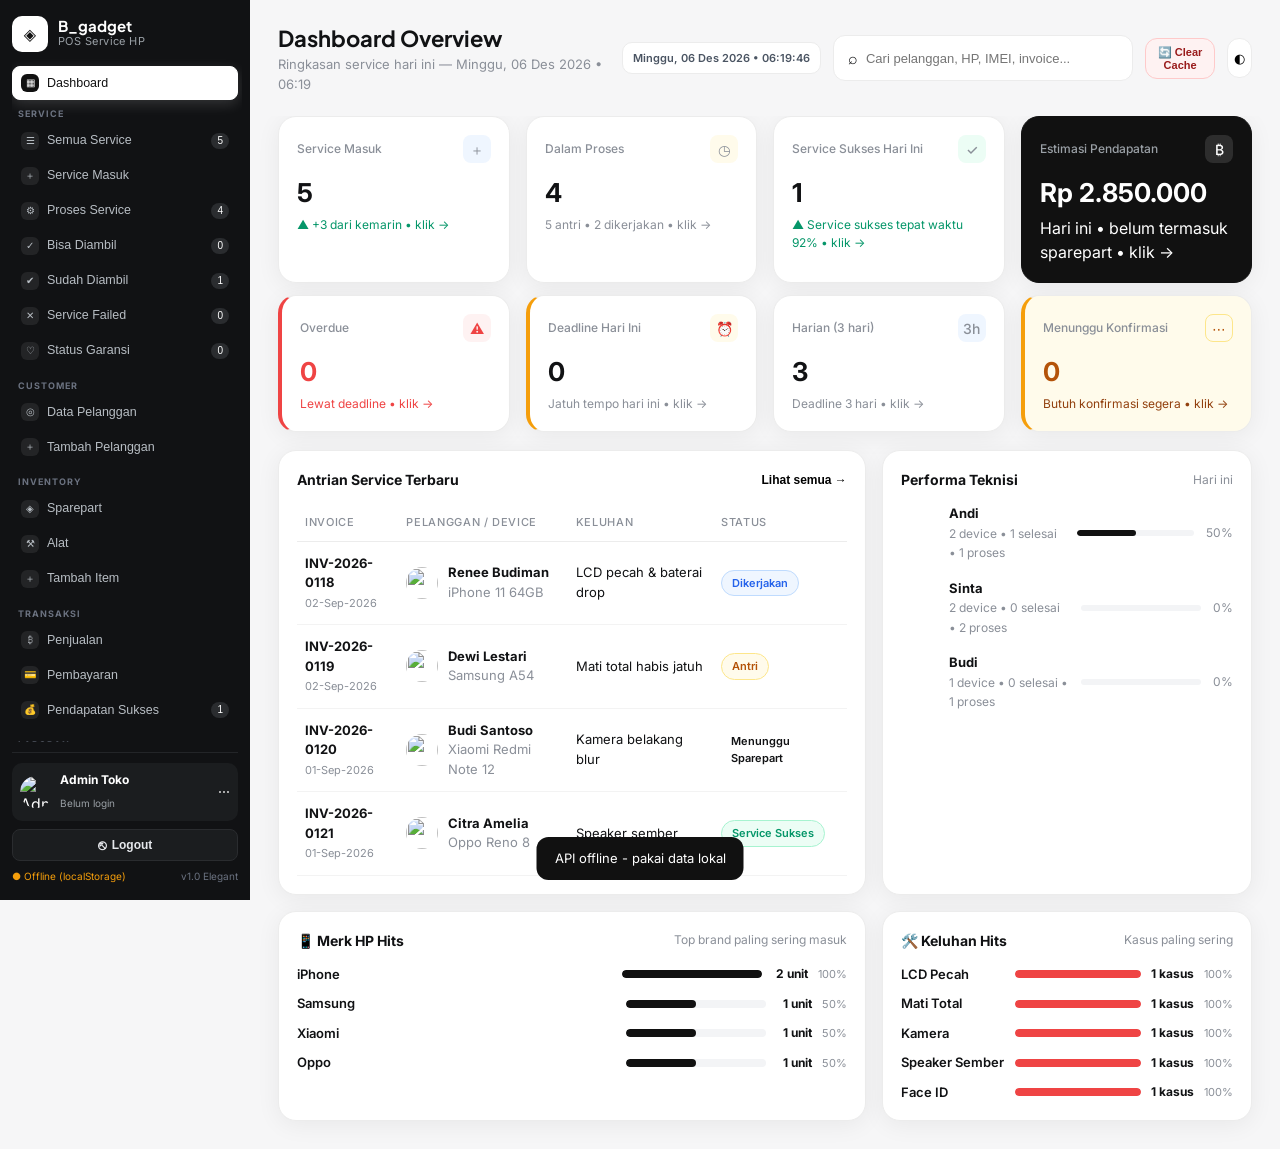
==== commit 3dc5e2ec: "chore: cache bust css/js v=ff8edb3-persegi-dropdown - paksa reload kotak persegi & dropdown sparepar" ====
--- a/index.html
+++ b/index.html
@@ -6,7 +6,7 @@
     <title>B_gadget — POS Service HP Dashboard</title>
     <link rel="preconnect" href="https://fonts.googleapis.com">
     <link href="https://fonts.googleapis.com/css2?family=Inter:wght@400;500;600;700&family=Plus+Jakarta+Sans:wght@600;700&display=swap" rel="stylesheet">
-    <link rel="stylesheet" href="assets/css/style.css">
+    <link rel="stylesheet" href="assets/css/style.css?v=ff8edb3-persegi-dropdown">
 </head>
 <body>
     <div class="app">
@@ -741,6 +741,6 @@
     <!-- TOAST -->
     <div class="toast" id="toast">Berhasil disimpan!</div>
 
-    <script src="assets/js/script.js?v=imei-final"></script>
+    <script src="assets/js/script.js?v=ff8edb3-persegi-dropdown"></script>
 </body>
 </html>
--- a/assets/css/style.css
+++ b/assets/css/style.css
@@ -99,6 +99,9 @@
 .stat-card h3{font-size:26px;font-weight:700;margin-bottom:4px}
 .trend{font-size:12px;color:var(--muted)}
 .trend.up{color:#059669}
+.stat-card[onclick]{transition:.15s; user-select:none}
+.stat-card[onclick]:hover{transform:translateY(-2px);box-shadow:0 8px 24px rgba(0,0,0,.10);border-color:#d1d5db}
+.stat-card[onclick]:active{transform:translateY(0);box-shadow:var(--shadow)}
 
 /* CARDS & GRID */
 .grid-2{display:grid;grid-template-columns:1.35fr .85fr;gap:16px}
@@ -116,6 +119,7 @@
 .badge-status.Menunggu\ Konfirmasi{background:#fef9c3;color:#854d0e;border:1px solid #fde68a}
 .badge-status.Dikerjakan{background:#eff6ff;color:#2563eb;border:1px solid #bfdbfe}
 .badge-status.Selesai{background:#ecfdf5;color:#059669;border:1px solid #a7f3d0}
+.badge-status.Service\ Sukses{background:#ecfdf5;color:#059669;border:1px solid #a7f3d0}
 .badge-status.Menunggu\ Sparepart{background:#fef2f2;color:#dc2626;border:1px solid #fecaca}
 .badge-status.Bisa\ Diambil{background:#ecfdf5;color:#059669;border:1px solid #6ee7b7}
 .badge-status.Sudah\ Diambil{background:#f3f4f6;color:#374151;border:1px solid #d1d5db}
@@ -135,16 +139,16 @@
 
 /* FORM VIEW */
 .grid-form{display:grid;grid-template-columns:1.6fr .7fr;gap:16px}
-.form-card .invoice-pill{background:#f3f4f6;border:1px dashed #d1d5db;padding:6px 10px;border-radius:20px;font-size:11px;font-weight:600}
+.form-card .invoice-pill{background:#f3f4f6;border:1px dashed #d1d5db;padding:6px 10px;border-radius:6px;font-size:11px;font-weight:600}
 .form-grid{display:grid;grid-template-columns:1fr 1fr;gap:14px}
 .field{display:flex;flex-direction:column;gap:6px}
 .field.full{grid-column:1/-1}
 .field label{font-size:12px;font-weight:600}
-.field input,.field select,.field textarea{padding:11px 12px;border-radius:12px;border:1px solid var(--border);outline:0;font-size:13px;background:#fcfcfc}
+.field input,.field select,.field textarea{padding:11px 12px;border-radius:6px;border:1px solid var(--border);outline:0;font-size:13px;background:#fcfcfc}
 .field textarea{min-height:90px;resize:vertical}
 .field input:focus,.field select:focus,.field textarea:focus{border-color:#111;background:#fff}
 .chips{display:flex;flex-wrap:wrap;gap:8px}
-.chip{padding:7px 12px;border-radius:20px;border:1px solid var(--border);background:#fff;font-size:12px;cursor:pointer}
+.chip{padding:7px 12px;border-radius:6px;border:1px solid var(--border);background:#fff;font-size:12px;cursor:pointer}
 .chip.active{background:#111;color:#fff;border-color:#111}
 .form-actions{display:flex;justify-content:flex-end;gap:10px;margin-top:18px}
 .info-card h4{font-size:13px;margin-bottom:8px}
@@ -160,7 +164,7 @@
 /* PELANGGAN */
 .toolbar{flex-wrap:wrap;gap:12px}
 .toolbar-left,.toolbar-right{display:flex;gap:10px;align-items:center;flex-wrap:wrap}
-.count-pill{background:#f3f4f6;padding:6px 10px;border-radius:20px;font-size:11px;font-weight:600}
+.count-pill{background:#f3f4f6;padding:6px 10px;border-radius:6px;font-size:11px;font-weight:600}
 .pagination{display:flex;justify-content:space-between;align-items:center;padding-top:14px;font-size:12px;color:var(--muted)}
 .page-btn{width:32px;height:32px;border-radius:8px;border:1px solid var(--border);background:#fff;cursor:pointer}
 .page-btn.active{background:#111;color:#fff;border-color:#111}
@@ -171,15 +175,28 @@
 .tab span{background:#f3f4f6;padding:2px 7px;border-radius:20px;font-size:11px}
 .tab.active{background:#111;color:#fff;border-color:#111}
 .tab.active span{background:rgba(255,255,255,.15);color:#fff}
-.kanban{display:grid;grid-template-columns:repeat(auto-fill,minmax(280px,1fr));gap:14px}
-.service-card{background:#fff;border:1px solid var(--border);border-radius:16px;padding:16px;box-shadow:var(--shadow);display:flex;flex-direction:column;gap:12px}
-.service-card-head{display:flex;justify-content:space-between;align-items:flex-start}
-.service-card h4{font-size:14px}
-.service-card p{font-size:12px;color:var(--muted)}
-.service-meta{display:flex;gap:8px;flex-wrap:wrap}
-.meta-pill{font-size:11px;padding:5px 9px;border-radius:20px;background:#f9fafb;border:1px solid var(--border)}
-.card-actions{display:flex;gap:8px}
+.kanban{display:grid;grid-template-columns:repeat(auto-fill,minmax(220px,1fr));gap:8px;align-items:stretch;grid-auto-rows:1fr}
+.service-card{background:#fff;border:1px solid var(--border);border-radius:10px;padding:8px 9px;box-shadow:0 2px 12px rgba(0,0,0,.05);display:flex;flex-direction:column;gap:5px;height:100%;align-self:stretch;min-width:0;overflow:hidden}
+.service-card-head{display:flex;justify-content:space-between;align-items:flex-start;gap:6px}
+.service-card h4{font-size:12px;line-height:1.25;overflow-wrap:anywhere;font-weight:600}
+.service-card p{font-size:10.5px;color:var(--muted);line-height:1.3;overflow-wrap:anywhere;word-break:break-word;display:-webkit-box;-webkit-line-clamp:2;-webkit-box-orient:vertical;overflow:hidden;min-height:26px}
+.service-meta{display:flex;gap:5px;flex-wrap:wrap;align-content:flex-start;min-height:22px}
+.meta-pill{font-size:9.5px;padding:2px 6px;border-radius:6px;background:#f9fafb;border:1px solid var(--border);line-height:1.2}
+.card-actions{display:flex;gap:5px;margin-top:auto}
 .card-actions button{flex:1}
+#view-proses .kanban{grid-template-columns:repeat(auto-fill,minmax(220px,1fr));gap:8px;align-items:stretch;grid-auto-rows:1fr}
+#view-proses .service-card{padding:8px 9px;gap:5px;border-radius:10px;min-width:0;overflow:visible;overflow-wrap:anywhere;word-break:break-word;height:100%;min-height:295px;display:flex;flex-direction:column}
+#view-proses .service-card p{font-size:10.5px;overflow-wrap:anywhere;word-break:break-word;white-space:normal;display:-webkit-box;-webkit-line-clamp:2;-webkit-box-orient:vertical;overflow:hidden;min-height:26px}
+#view-proses .meta-pill{font-size:9.5px;padding:2px 6px;max-width:100%;overflow:hidden;text-overflow:ellipsis;white-space:nowrap}
+#view-proses .service-card *{min-width:0;max-width:100%;box-sizing:border-box}
+#view-proses .service-card > div{overflow:hidden}
+/* padat: sparepart box lebih compact */
+#view-proses .service-card [style*="background:#f9fafb"]{overflow:visible;flex:1;display:flex;flex-direction:column;min-height:68px;padding:6px 7px !important;position:relative}
+#view-proses .service-card input, #view-proses .service-card select{max-width:100%;min-width:0;font-size:10px !important;padding:4px 6px !important}
+#view-proses .service-card .service-card-head{flex-shrink:0}
+#view-proses .service-card .service-meta{flex-shrink:0}
+#view-proses .service-card .card-actions{margin-top:auto;flex-shrink:0}
+#view-proses .service-card [id^="spare-dropdown-"]{z-index:20;overflow:auto;max-height:180px}
 
 /* MODAL & TOAST */
 .modal{position:fixed;inset:0;background:rgba(0,0,0,.45);display:none;place-items:center;padding:20px;z-index:20}
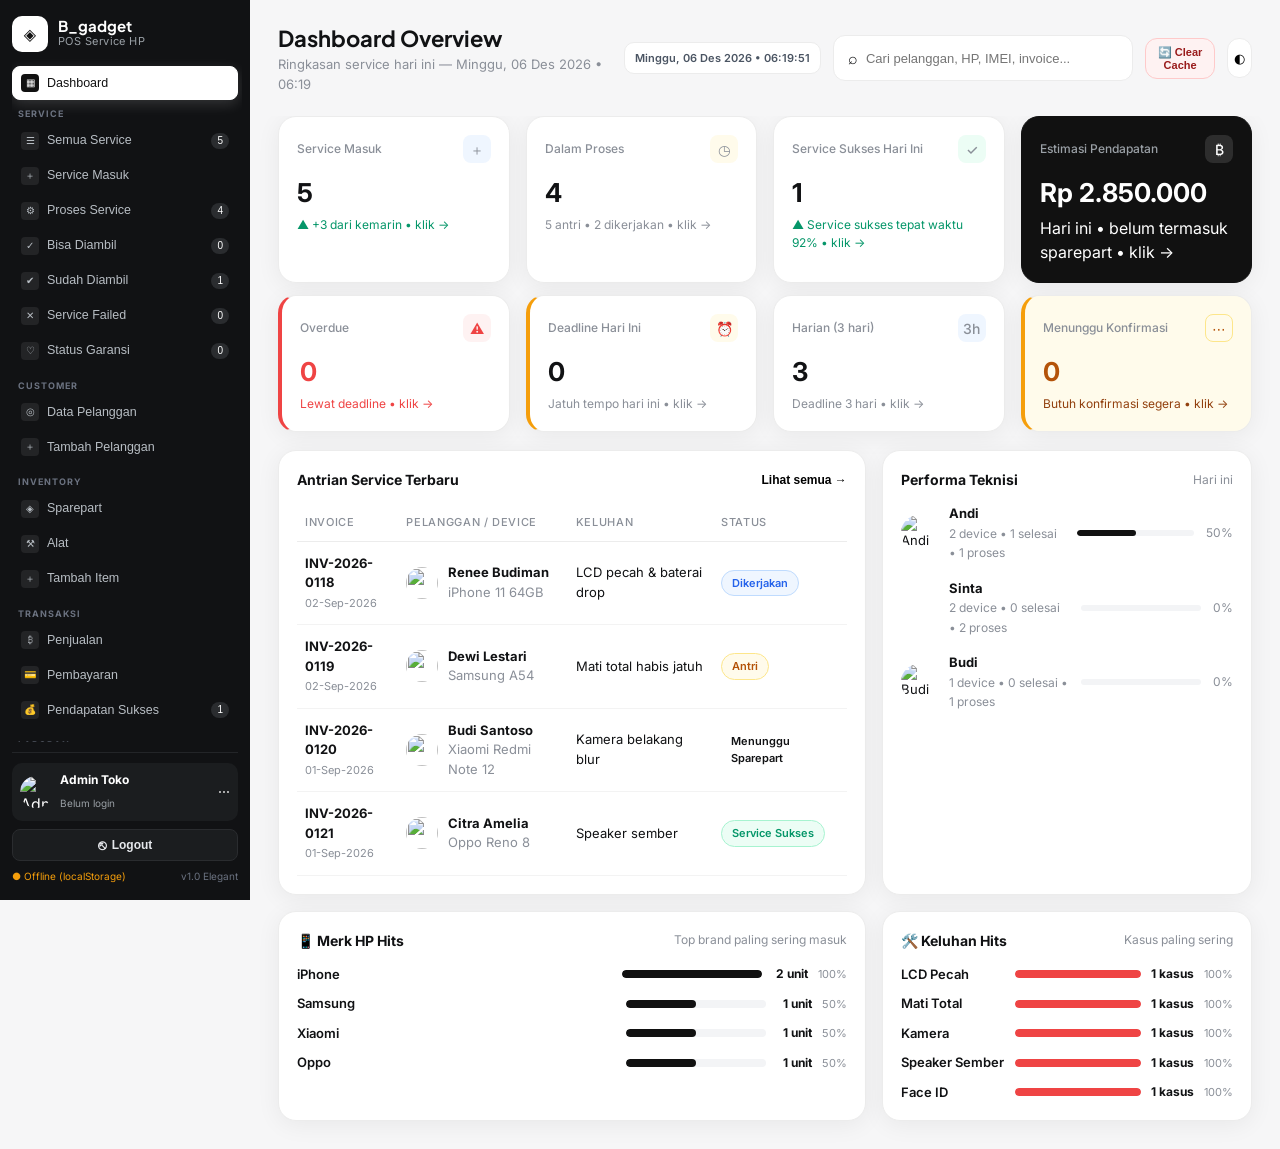
==== commit cb8a978e: "style: persegi panjang lebih tegas 4px (chip/field/meta 6px->4px) + cache bust rect4-dropdown2 - pak" ====
--- a/index.html
+++ b/index.html
@@ -6,7 +6,7 @@
     <title>B_gadget — POS Service HP Dashboard</title>
     <link rel="preconnect" href="https://fonts.googleapis.com">
     <link href="https://fonts.googleapis.com/css2?family=Inter:wght@400;500;600;700&family=Plus+Jakarta+Sans:wght@600;700&display=swap" rel="stylesheet">
-    <link rel="stylesheet" href="assets/css/style.css?v=ff8edb3-persegi-dropdown">
+    <link rel="stylesheet" href="assets/css/style.css?v=rect4-dropdown2">
 </head>
 <body>
     <div class="app">
@@ -741,6 +741,6 @@
     <!-- TOAST -->
     <div class="toast" id="toast">Berhasil disimpan!</div>
 
-    <script src="assets/js/script.js?v=ff8edb3-persegi-dropdown"></script>
+    <script src="assets/js/script.js?v=rect4-dropdown2"></script>
 </body>
 </html>
--- a/assets/css/style.css
+++ b/assets/css/style.css
@@ -30,7 +30,7 @@
 .menu-category{font-size:9px;font-weight:700;letter-spacing:.11em;color:#6b7280;margin:10px 0 2px 6px;text-transform:uppercase}
 .menu-category:first-of-type{margin-top:6px}
 .menu-item{width:100%;display:flex;align-items:center;gap:8px;padding:7px 8px;border-radius:8px;border:1px solid transparent;background:transparent;color:#b8bec4;cursor:pointer;font-size:12.5px;font-weight:500;transition:.2s;text-align:left;line-height:1.2;position:relative}
-.menu-item .mi{width:18px;height:18px;display:grid;place-items:center;background:rgba(255,255,255,.08);border-radius:6px;font-size:10px;flex-shrink:0;transition:.2s}
+.menu-item .mi{width:18px;height:18px;display:grid;place-items:center;background:rgba(255,255,255,.08);border-radius:4px;font-size:10px;flex-shrink:0;transition:.2s}
 .menu-item:hover{transform:translateX(4px) scale(1.02);background:#1e2023;border-color:#2a2c2f;color:#fff;box-shadow:0 6px 18px rgba(0,0,0,.35), 0 2px 6px rgba(0,0,0,.25);z-index:2}
 .menu-item:hover .mi{background:rgba(255,255,255,.18);transform:scale(1.08)}
 .menu-item:hover .badge{transform:scale(1.05)}
@@ -139,16 +139,16 @@
 
 /* FORM VIEW */
 .grid-form{display:grid;grid-template-columns:1.6fr .7fr;gap:16px}
-.form-card .invoice-pill{background:#f3f4f6;border:1px dashed #d1d5db;padding:6px 10px;border-radius:6px;font-size:11px;font-weight:600}
+.form-card .invoice-pill{background:#f3f4f6;border:1px dashed #d1d5db;padding:6px 10px;border-radius:4px;font-size:11px;font-weight:600}
 .form-grid{display:grid;grid-template-columns:1fr 1fr;gap:14px}
 .field{display:flex;flex-direction:column;gap:6px}
 .field.full{grid-column:1/-1}
 .field label{font-size:12px;font-weight:600}
-.field input,.field select,.field textarea{padding:11px 12px;border-radius:6px;border:1px solid var(--border);outline:0;font-size:13px;background:#fcfcfc}
+.field input,.field select,.field textarea{padding:11px 12px;border-radius:4px;border:1px solid var(--border);outline:0;font-size:13px;background:#fcfcfc}
 .field textarea{min-height:90px;resize:vertical}
 .field input:focus,.field select:focus,.field textarea:focus{border-color:#111;background:#fff}
 .chips{display:flex;flex-wrap:wrap;gap:8px}
-.chip{padding:7px 12px;border-radius:6px;border:1px solid var(--border);background:#fff;font-size:12px;cursor:pointer}
+.chip{padding:7px 12px;border-radius:4px;border:1px solid var(--border);background:#fff;font-size:12px;cursor:pointer}
 .chip.active{background:#111;color:#fff;border-color:#111}
 .form-actions{display:flex;justify-content:flex-end;gap:10px;margin-top:18px}
 .info-card h4{font-size:13px;margin-bottom:8px}
@@ -164,7 +164,7 @@
 /* PELANGGAN */
 .toolbar{flex-wrap:wrap;gap:12px}
 .toolbar-left,.toolbar-right{display:flex;gap:10px;align-items:center;flex-wrap:wrap}
-.count-pill{background:#f3f4f6;padding:6px 10px;border-radius:6px;font-size:11px;font-weight:600}
+.count-pill{background:#f3f4f6;padding:6px 10px;border-radius:4px;font-size:11px;font-weight:600}
 .pagination{display:flex;justify-content:space-between;align-items:center;padding-top:14px;font-size:12px;color:var(--muted)}
 .page-btn{width:32px;height:32px;border-radius:8px;border:1px solid var(--border);background:#fff;cursor:pointer}
 .page-btn.active{background:#111;color:#fff;border-color:#111}
@@ -181,7 +181,7 @@
 .service-card h4{font-size:12px;line-height:1.25;overflow-wrap:anywhere;font-weight:600}
 .service-card p{font-size:10.5px;color:var(--muted);line-height:1.3;overflow-wrap:anywhere;word-break:break-word;display:-webkit-box;-webkit-line-clamp:2;-webkit-box-orient:vertical;overflow:hidden;min-height:26px}
 .service-meta{display:flex;gap:5px;flex-wrap:wrap;align-content:flex-start;min-height:22px}
-.meta-pill{font-size:9.5px;padding:2px 6px;border-radius:6px;background:#f9fafb;border:1px solid var(--border);line-height:1.2}
+.meta-pill{font-size:9.5px;padding:2px 6px;border-radius:4px;background:#f9fafb;border:1px solid var(--border);line-height:1.2}
 .card-actions{display:flex;gap:5px;margin-top:auto}
 .card-actions button{flex:1}
 #view-proses .kanban{grid-template-columns:repeat(auto-fill,minmax(220px,1fr));gap:8px;align-items:stretch;grid-auto-rows:1fr}
@@ -213,18 +213,18 @@
 /* IMAGE STYLE - Proses Servis like 1.png */
 .image-card{background:#fff;border:1px solid #e5e7eb;border-radius:10px;overflow:hidden;box-shadow:0 2px 8px rgba(0,0,0,.06)}
 .image-topbar{display:flex;align-items:center;gap:8px;padding:10px 12px;background:#f9fafb;border-bottom:1px solid #e5e7eb;flex-wrap:wrap}
-.image-topbar .tab-proses{background:#e5e7eb;color:#374151;padding:6px 12px;border-radius:6px;font-size:12px;font-weight:600;border:1px solid #d1d5db}
-.image-topbar .tab-masuk{background:#fff;color:#111;padding:6px 10px;border-radius:6px;font-size:12px;font-weight:600;border:1px solid #e5e7eb;display:flex;gap:6px;align-items:center}
+.image-topbar .tab-proses{background:#e5e7eb;color:#374151;padding:6px 12px;border-radius:4px;font-size:12px;font-weight:600;border:1px solid #d1d5db}
+.image-topbar .tab-masuk{background:#fff;color:#111;padding:6px 10px;border-radius:4px;font-size:12px;font-weight:600;border:1px solid #e5e7eb;display:flex;gap:6px;align-items:center}
 .image-topbar .badge-red{background:#ef4444;color:#fff;padding:2px 6px;border-radius:10px;font-size:11px;font-weight:700}
-.image-topbar .search-mini{display:flex;align-items:center;gap:6px;background:#fff;border:1px solid #e5e7eb;padding:6px 10px;border-radius:6px;min-width:160px}
+.image-topbar .search-mini{display:flex;align-items:center;gap:6px;background:#fff;border:1px solid #e5e7eb;padding:6px 10px;border-radius:4px;min-width:160px}
 .image-topbar .search-mini input{border:0;outline:0;font-size:12px;width:100%}
-.image-topbar .filter-btn,.image-topbar .page-btn-top{background:#fff;border:1px solid #e5e7eb;padding:6px 10px;border-radius:6px;font-size:12px;cursor:pointer}
+.image-topbar .filter-btn,.image-topbar .page-btn-top{background:#fff;border:1px solid #e5e7eb;padding:6px 10px;border-radius:4px;font-size:12px;cursor:pointer}
 .image-topbar .lama-filter{display:flex;gap:6px;margin-left:auto;align-items:center}
-.image-topbar .lama-filter button{padding:6px 10px;border-radius:6px;border:1px solid #e5e7eb;background:#fff;font-size:11px;font-weight:600;cursor:pointer}
+.image-topbar .lama-filter button{padding:6px 10px;border-radius:4px;border:1px solid #e5e7eb;background:#fff;font-size:11px;font-weight:600;cursor:pointer}
 .image-topbar .lama-filter button.active-1{background:#fef3c7;border-color:#fde68a;color:#92400e}
 .image-topbar .lama-filter button.active-4{background:#fde68a;border-color:#f59e0b;color:#78350f}
 .image-topbar .lama-filter button.active-7{background:#fecaca;border-color:#fca5a5;color:#991b1b}
-.image-topbar .export-btn{background:#dbeafe;border:1px solid #bfdbfe;color:#1e40af;padding:6px 12px;border-radius:6px;font-size:12px;font-weight:600;cursor:pointer}
+.image-topbar .export-btn{background:#dbeafe;border:1px solid #bfdbfe;color:#1e40af;padding:6px 12px;border-radius:4px;font-size:12px;font-weight:600;cursor:pointer}
 .image-table{width:100%;border-collapse:collapse;font-size:12px}
 .image-table thead th{background:#f8c9c9;color:#7f1d1d;font-weight:700;font-size:11px;text-transform:none;letter-spacing:0;padding:8px 6px;border:1px solid #fecaca;white-space:nowrap;text-align:center;vertical-align:middle}
 .image-table thead th:first-child{width:32px}
@@ -242,11 +242,11 @@
 .image-table .status-sedang{background:#e5e7eb;color:#374151;border:1px solid #d1d5db}
 .image-table .status-belum{background:#f3f4f6;color:#6b7280;border:1px solid #e5e7eb}
 .image-table .lama-badge{background:#fecaca;color:#991b1b;padding:3px 6px;border-radius:4px;font-size:11px;font-weight:700;border:1px solid #fca5a5}
-.image-table .ubah-select{padding:4px 6px;border-radius:6px;border:1px solid #e5e7eb;font-size:11px;min-width:90px;background:#fff}
+.image-table .ubah-select{padding:4px 6px;border-radius:4px;border:1px solid #e5e7eb;font-size:11px;min-width:90px;background:#fff}
 .image-table .star{color:#f59e0b;font-size:12px}
 .image-table .cb{width:14px;height:14px;border:1px solid #d1d5db;border-radius:3px;display:inline-block;vertical-align:middle}
 .pagination-image{display:flex;gap:6px;align-items:center;font-size:12px}
-.pagination-image button{padding:4px 8px;border:1px solid #e5e7eb;background:#fff;border-radius:6px;cursor:pointer}
+.pagination-image button{padding:4px 8px;border:1px solid #e5e7eb;background:#fff;border-radius:4px;cursor:pointer}
 
 
 /* COMPACT FIT - previous look but smaller */
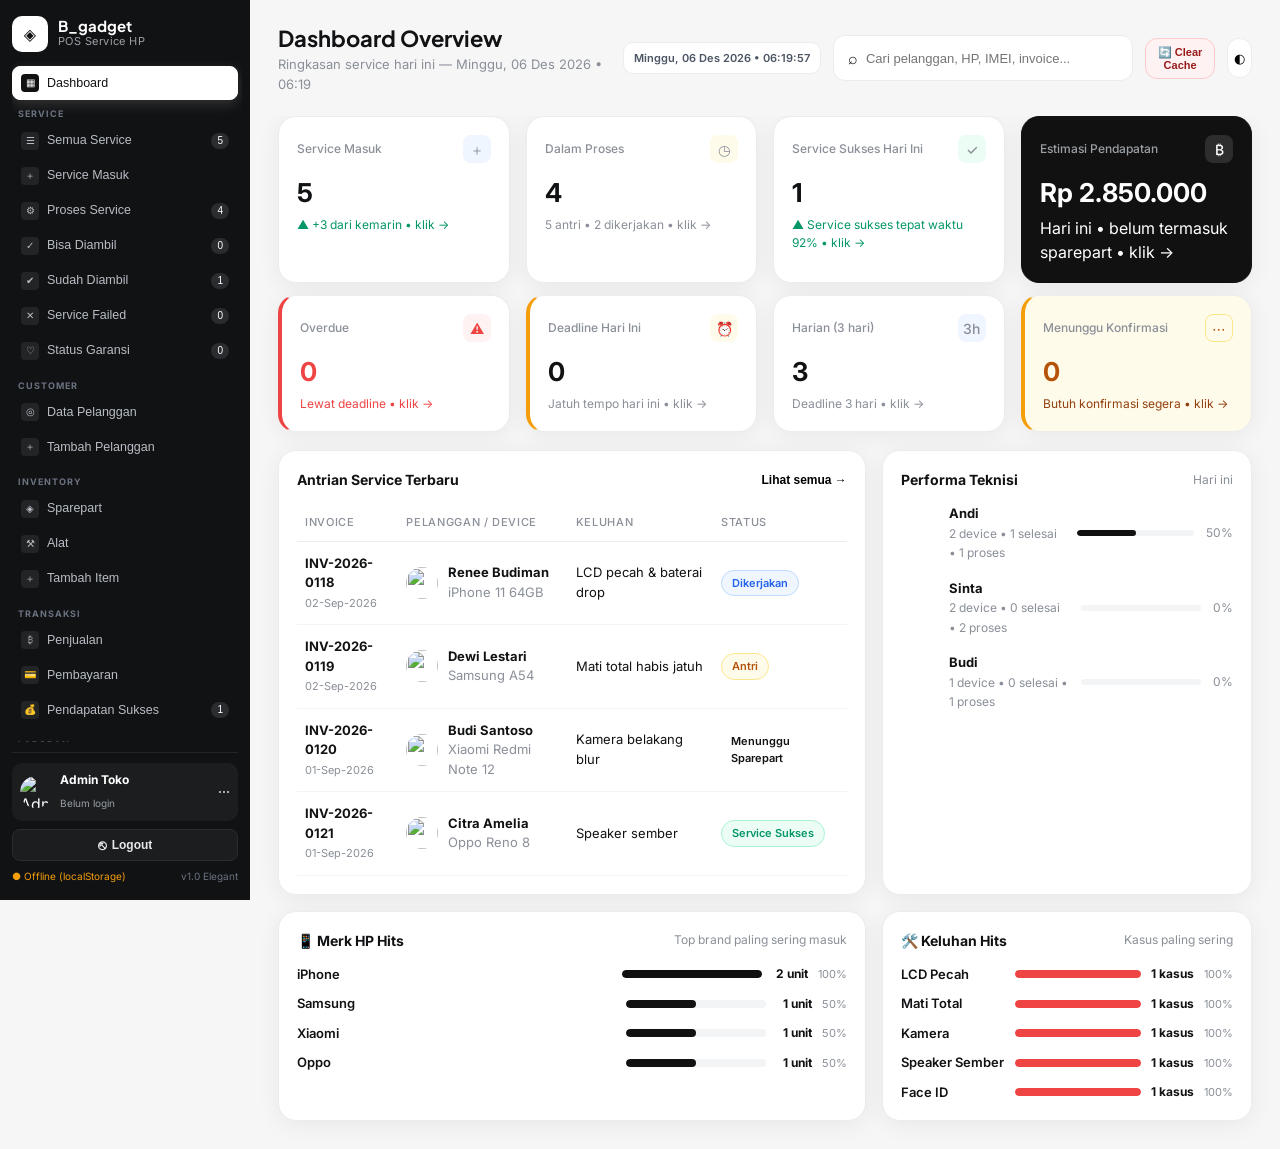
==== commit 369f16eb: "fix: persegi panjang tegas 2px !important (chip/field/meta/count/invoice) - root cause cache & radiu" ====
--- a/index.html
+++ b/index.html
@@ -6,7 +6,7 @@
     <title>B_gadget — POS Service HP Dashboard</title>
     <link rel="preconnect" href="https://fonts.googleapis.com">
     <link href="https://fonts.googleapis.com/css2?family=Inter:wght@400;500;600;700&family=Plus+Jakarta+Sans:wght@600;700&display=swap" rel="stylesheet">
-    <link rel="stylesheet" href="assets/css/style.css?v=rect4-dropdown2">
+    <link rel="stylesheet" href="assets/css/style.css?v=rect2-final-4cara">
 </head>
 <body>
     <div class="app">
@@ -741,6 +741,6 @@
     <!-- TOAST -->
     <div class="toast" id="toast">Berhasil disimpan!</div>
 
-    <script src="assets/js/script.js?v=rect4-dropdown2"></script>
+    <script src="assets/js/script.js?v=rect2-final-4cara"></script>
 </body>
 </html>
--- a/assets/css/style.css
+++ b/assets/css/style.css
@@ -139,16 +139,16 @@
 
 /* FORM VIEW */
 .grid-form{display:grid;grid-template-columns:1.6fr .7fr;gap:16px}
-.form-card .invoice-pill{background:#f3f4f6;border:1px dashed #d1d5db;padding:6px 10px;border-radius:4px;font-size:11px;font-weight:600}
+.form-card .invoice-pill{background:#f3f4f6;border:1px dashed #d1d5db;padding:6px 10px;border-radius:2px !important;font-size:11px;font-weight:600}
 .form-grid{display:grid;grid-template-columns:1fr 1fr;gap:14px}
 .field{display:flex;flex-direction:column;gap:6px}
 .field.full{grid-column:1/-1}
 .field label{font-size:12px;font-weight:600}
-.field input,.field select,.field textarea{padding:11px 12px;border-radius:4px;border:1px solid var(--border);outline:0;font-size:13px;background:#fcfcfc}
+.field input,.field select,.field textarea{padding:11px 12px;border-radius:2px !important;border:1px solid var(--border);outline:0;font-size:13px;background:#fcfcfc}
 .field textarea{min-height:90px;resize:vertical}
 .field input:focus,.field select:focus,.field textarea:focus{border-color:#111;background:#fff}
 .chips{display:flex;flex-wrap:wrap;gap:8px}
-.chip{padding:7px 12px;border-radius:4px;border:1px solid var(--border);background:#fff;font-size:12px;cursor:pointer}
+.chip{padding:7px 12px;border-radius:2px !important;border:1px solid var(--border);background:#fff;font-size:12px;cursor:pointer}
 .chip.active{background:#111;color:#fff;border-color:#111}
 .form-actions{display:flex;justify-content:flex-end;gap:10px;margin-top:18px}
 .info-card h4{font-size:13px;margin-bottom:8px}
@@ -164,7 +164,7 @@
 /* PELANGGAN */
 .toolbar{flex-wrap:wrap;gap:12px}
 .toolbar-left,.toolbar-right{display:flex;gap:10px;align-items:center;flex-wrap:wrap}
-.count-pill{background:#f3f4f6;padding:6px 10px;border-radius:4px;font-size:11px;font-weight:600}
+.count-pill{background:#f3f4f6;padding:6px 10px;border-radius:2px !important;font-size:11px;font-weight:600}
 .pagination{display:flex;justify-content:space-between;align-items:center;padding-top:14px;font-size:12px;color:var(--muted)}
 .page-btn{width:32px;height:32px;border-radius:8px;border:1px solid var(--border);background:#fff;cursor:pointer}
 .page-btn.active{background:#111;color:#fff;border-color:#111}
@@ -181,7 +181,7 @@
 .service-card h4{font-size:12px;line-height:1.25;overflow-wrap:anywhere;font-weight:600}
 .service-card p{font-size:10.5px;color:var(--muted);line-height:1.3;overflow-wrap:anywhere;word-break:break-word;display:-webkit-box;-webkit-line-clamp:2;-webkit-box-orient:vertical;overflow:hidden;min-height:26px}
 .service-meta{display:flex;gap:5px;flex-wrap:wrap;align-content:flex-start;min-height:22px}
-.meta-pill{font-size:9.5px;padding:2px 6px;border-radius:4px;background:#f9fafb;border:1px solid var(--border);line-height:1.2}
+.meta-pill{font-size:9.5px;padding:2px 6px;border-radius:2px !important;background:#f9fafb;border:1px solid var(--border);line-height:1.2}
 .card-actions{display:flex;gap:5px;margin-top:auto}
 .card-actions button{flex:1}
 #view-proses .kanban{grid-template-columns:repeat(auto-fill,minmax(220px,1fr));gap:8px;align-items:stretch;grid-auto-rows:1fr}
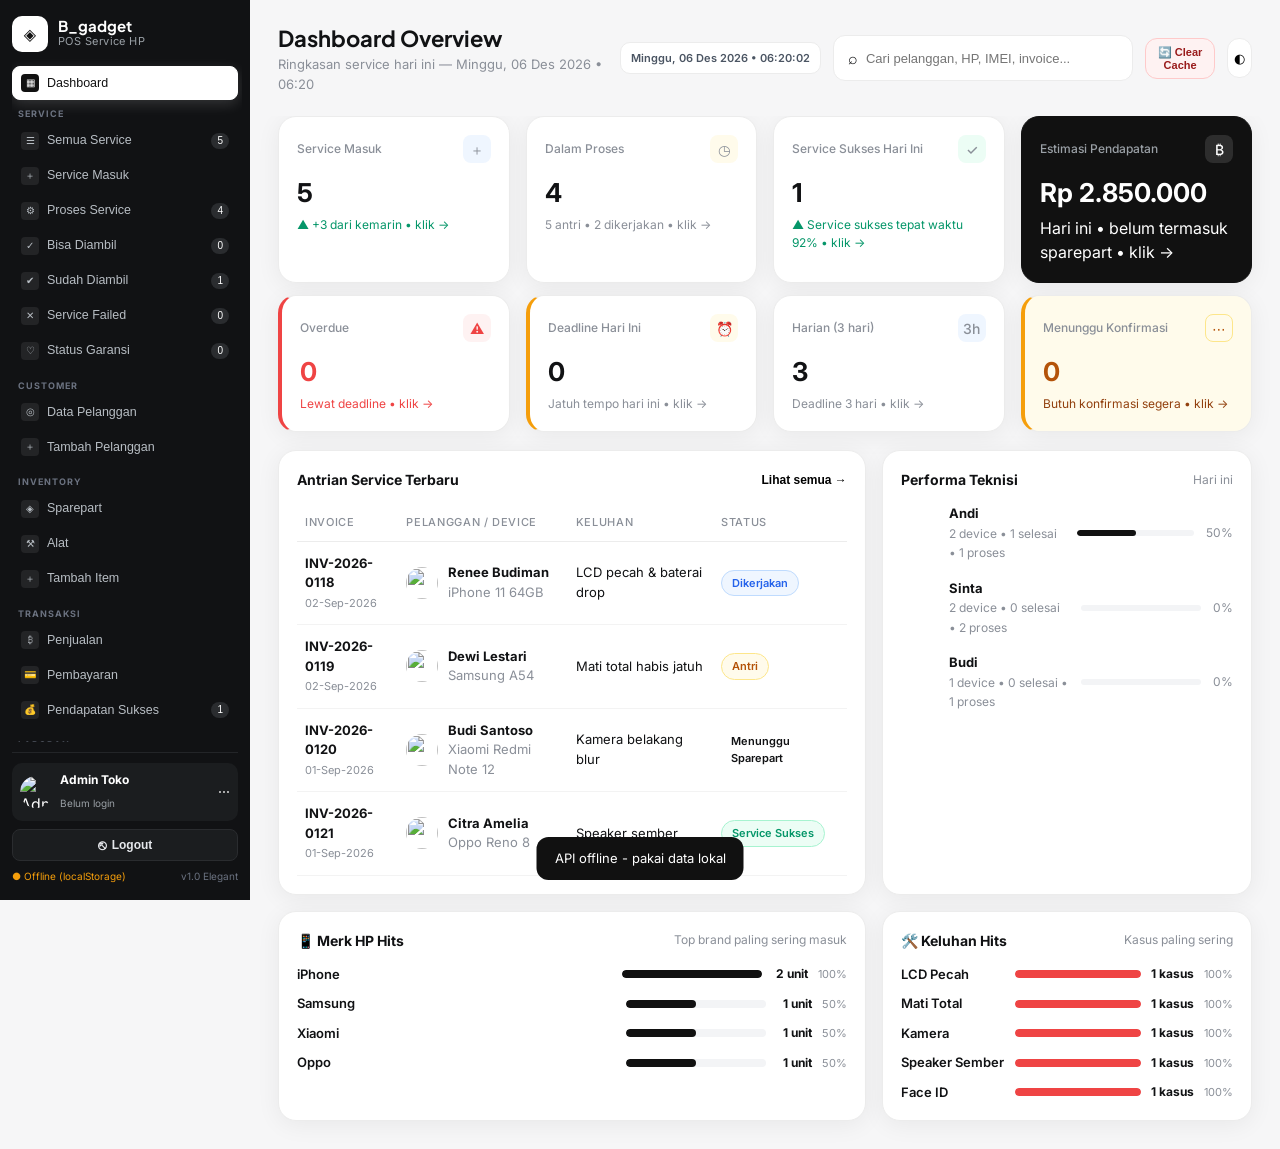
==== commit 7d2bf536: "style: kartu Proses Service compact simple padat - grid 200px/6px, card 6px/4px, min-height 260px, s" ====
--- a/index.html
+++ b/index.html
@@ -6,7 +6,7 @@
     <title>B_gadget — POS Service HP Dashboard</title>
     <link rel="preconnect" href="https://fonts.googleapis.com">
     <link href="https://fonts.googleapis.com/css2?family=Inter:wght@400;500;600;700&family=Plus+Jakarta+Sans:wght@600;700&display=swap" rel="stylesheet">
-    <link rel="stylesheet" href="assets/css/style.css?v=rect2-final-4cara">
+    <link rel="stylesheet" href="assets/css/style.css?v=compact-simple-padat-369">
 </head>
 <body>
     <div class="app">
@@ -741,6 +741,6 @@
     <!-- TOAST -->
     <div class="toast" id="toast">Berhasil disimpan!</div>
 
-    <script src="assets/js/script.js?v=rect2-final-4cara"></script>
+    <script src="assets/js/script.js?v=compact-simple-padat-369"></script>
 </body>
 </html>
--- a/assets/css/style.css
+++ b/assets/css/style.css
@@ -175,23 +175,23 @@
 .tab span{background:#f3f4f6;padding:2px 7px;border-radius:20px;font-size:11px}
 .tab.active{background:#111;color:#fff;border-color:#111}
 .tab.active span{background:rgba(255,255,255,.15);color:#fff}
-.kanban{display:grid;grid-template-columns:repeat(auto-fill,minmax(220px,1fr));gap:8px;align-items:stretch;grid-auto-rows:1fr}
-.service-card{background:#fff;border:1px solid var(--border);border-radius:10px;padding:8px 9px;box-shadow:0 2px 12px rgba(0,0,0,.05);display:flex;flex-direction:column;gap:5px;height:100%;align-self:stretch;min-width:0;overflow:hidden}
-.service-card-head{display:flex;justify-content:space-between;align-items:flex-start;gap:6px}
-.service-card h4{font-size:12px;line-height:1.25;overflow-wrap:anywhere;font-weight:600}
-.service-card p{font-size:10.5px;color:var(--muted);line-height:1.3;overflow-wrap:anywhere;word-break:break-word;display:-webkit-box;-webkit-line-clamp:2;-webkit-box-orient:vertical;overflow:hidden;min-height:26px}
-.service-meta{display:flex;gap:5px;flex-wrap:wrap;align-content:flex-start;min-height:22px}
-.meta-pill{font-size:9.5px;padding:2px 6px;border-radius:2px !important;background:#f9fafb;border:1px solid var(--border);line-height:1.2}
-.card-actions{display:flex;gap:5px;margin-top:auto}
+.kanban{display:grid;grid-template-columns:repeat(auto-fill,minmax(200px,1fr));gap:6px;align-items:stretch;grid-auto-rows:1fr}
+.service-card{background:#fff;border:1px solid var(--border);border-radius:8px;padding:6px 7px;box-shadow:0 1px 8px rgba(0,0,0,.04);display:flex;flex-direction:column;gap:4px;height:100%;align-self:stretch;min-width:0;overflow:hidden}
+.service-card-head{display:flex;justify-content:space-between;align-items:flex-start;gap:4px}
+.service-card h4{font-size:11px;line-height:1.2;overflow-wrap:anywhere;font-weight:600}
+.service-card p{font-size:10px;color:var(--muted);line-height:1.25;overflow-wrap:anywhere;word-break:break-word;display:-webkit-box;-webkit-line-clamp:2;-webkit-box-orient:vertical;overflow:hidden;min-height:22px}
+.service-meta{display:flex;gap:4px;flex-wrap:wrap;align-content:flex-start;min-height:20px}
+.meta-pill{font-size:9px;padding:1px 5px;border-radius:2px !important;background:#f9fafb;border:1px solid var(--border);line-height:1.2}
+.card-actions{display:flex;gap:4px;margin-top:auto}
 .card-actions button{flex:1}
-#view-proses .kanban{grid-template-columns:repeat(auto-fill,minmax(220px,1fr));gap:8px;align-items:stretch;grid-auto-rows:1fr}
-#view-proses .service-card{padding:8px 9px;gap:5px;border-radius:10px;min-width:0;overflow:visible;overflow-wrap:anywhere;word-break:break-word;height:100%;min-height:295px;display:flex;flex-direction:column}
-#view-proses .service-card p{font-size:10.5px;overflow-wrap:anywhere;word-break:break-word;white-space:normal;display:-webkit-box;-webkit-line-clamp:2;-webkit-box-orient:vertical;overflow:hidden;min-height:26px}
+#view-proses .kanban{grid-template-columns:repeat(auto-fill,minmax(200px,1fr));gap:6px;align-items:stretch;grid-auto-rows:1fr}
+#view-proses .service-card{padding:6px 7px;gap:4px;border-radius:8px;min-width:0;overflow:visible;overflow-wrap:anywhere;word-break:break-word;height:100%;min-height:260px;display:flex;flex-direction:column}
+#view-proses .service-card p{font-size:10px;overflow-wrap:anywhere;word-break:break-word;white-space:normal;display:-webkit-box;-webkit-line-clamp:2;-webkit-box-orient:vertical;overflow:hidden;min-height:22px}
 #view-proses .meta-pill{font-size:9.5px;padding:2px 6px;max-width:100%;overflow:hidden;text-overflow:ellipsis;white-space:nowrap}
 #view-proses .service-card *{min-width:0;max-width:100%;box-sizing:border-box}
 #view-proses .service-card > div{overflow:hidden}
 /* padat: sparepart box lebih compact */
-#view-proses .service-card [style*="background:#f9fafb"]{overflow:visible;flex:1;display:flex;flex-direction:column;min-height:68px;padding:6px 7px !important;position:relative}
+#view-proses .service-card [style*="background:#f9fafb"]{overflow:visible;flex:1;display:flex;flex-direction:column;min-height:52px;padding:5px 6px !important;position:relative;border-radius:6px !important}
 #view-proses .service-card input, #view-proses .service-card select{max-width:100%;min-width:0;font-size:10px !important;padding:4px 6px !important}
 #view-proses .service-card .service-card-head{flex-shrink:0}
 #view-proses .service-card .service-meta{flex-shrink:0}
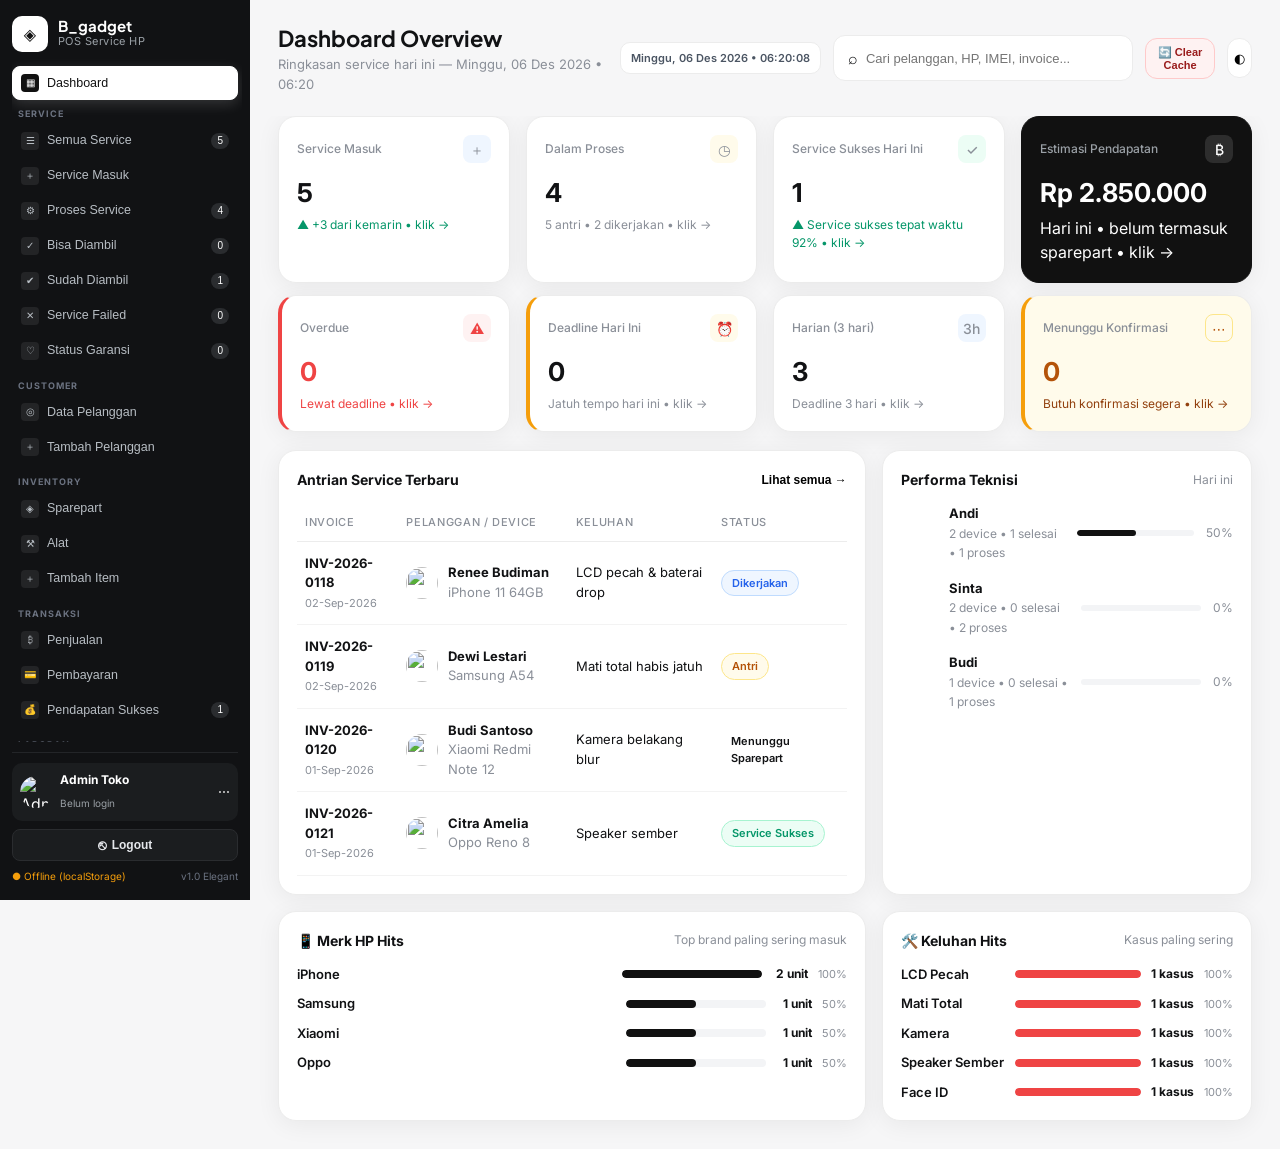
==== commit 95858462: "Flow hasil JADI/TIDAK + modal hasil modern + highlight search + kartu proses simple" ====
--- a/index.html
+++ b/index.html
@@ -379,7 +379,7 @@
 
             <!-- SERVICE: BISA DIAMBIL -->
             <section class="view" id="view-bisa-diambil">
-                <div class="card"><div class="card-head"><h3>Bisa Diambil</h3><span class="count-pill" id="bisaCount">0 siap</span><span class="badge-status Selesai">Siap diambil pelanggan</span></div><div class="kanban" id="kanbanBisaDiambil"></div></div>
+                <div class="card"><div class="card-head"><h3>Bisa Diambil</h3><span class="count-pill" id="bisaCount">0 siap</span><span class="badge-status Selesai">Siap diambil pelanggan</span></div><div class="tabs" style="margin-bottom:10px"><button class="tab active" data-bisa="all" onclick="setBisaFilter('all')">Semua</button><button class="tab" data-bisa="JADI" onclick="setBisaFilter('JADI')">✅ Berhasil</button><button class="tab" data-bisa="TIDAK" onclick="setBisaFilter('TIDAK')">❌ Gagal</button></div><div class="kanban" id="kanbanBisaDiambil"></div></div>
             </section>
 
             <!-- SERVICE: SUDAH DIAMBIL -->
@@ -738,6 +738,37 @@
         </div>
     </div>
 
+    <!-- MODAL HASIL SERVICE (modern: pengganti confirm/prompt JADI-TIDAK) -->
+    <div class="modal" id="hasilModal">
+        <div class="modal-box hasil-box">
+            <button class="modal-close" onclick="closeHasilModal()">×</button>
+            <div class="hasil-icon" id="hasilIcon">🔧</div>
+            <h3 id="hasilTitle">Hasil Service</h3>
+            <p class="hasil-sub" id="hasilSub">—</p>
+            <p class="hasil-keluhan" id="hasilKeluhan">—</p>
+            <div class="hasil-opts" id="hasilOpts">
+                <button class="hasil-opt jadi" onclick="pickHasil('JADI')">
+                    <span class="hasil-emoji">✅</span>
+                    <strong>JADI</strong>
+                    <span>Berhasil, siap diambil</span>
+                </button>
+                <button class="hasil-opt tidak" onclick="pickHasil('TIDAK')">
+                    <span class="hasil-emoji">❌</span>
+                    <strong>TIDAK</strong>
+                    <span>Gagal, gratis</span>
+                </button>
+            </div>
+            <div class="field" id="hasilAlasanWrap" style="display:none;text-align:left">
+                <label>Alasan gagal <span style="color:#8a8f98;font-weight:400">(info pelanggan & bahan evaluasi)</span></label>
+                <textarea id="hasilAlasan" placeholder="Contoh: IC power short, sparepart kosong..."></textarea>
+            </div>
+            <div class="hasil-actions">
+                <button class="btn btn-ghost" onclick="closeHasilModal()">Batal</button>
+                <button class="btn btn-dark" id="hasilConfirmBtn" onclick="confirmHasilModal()">Konfirmasi →</button>
+            </div>
+        </div>
+    </div>
+
     <!-- TOAST -->
     <div class="toast" id="toast">Berhasil disimpan!</div>
 
--- a/assets/css/style.css
+++ b/assets/css/style.css
@@ -184,18 +184,41 @@
 .meta-pill{font-size:9px;padding:1px 5px;border-radius:2px !important;background:#f9fafb;border:1px solid var(--border);line-height:1.2}
 .card-actions{display:flex;gap:4px;margin-top:auto}
 .card-actions button{flex:1}
-#view-proses .kanban{grid-template-columns:repeat(auto-fill,minmax(200px,1fr));gap:6px;align-items:stretch;grid-auto-rows:1fr}
-#view-proses .service-card{padding:6px 7px;gap:4px;border-radius:8px;min-width:0;overflow:visible;overflow-wrap:anywhere;word-break:break-word;height:100%;min-height:260px;display:flex;flex-direction:column}
-#view-proses .service-card p{font-size:10px;overflow-wrap:anywhere;word-break:break-word;white-space:normal;display:-webkit-box;-webkit-line-clamp:2;-webkit-box-orient:vertical;overflow:hidden;min-height:22px}
-#view-proses .meta-pill{font-size:9.5px;padding:2px 6px;max-width:100%;overflow:hidden;text-overflow:ellipsis;white-space:nowrap}
-#view-proses .service-card *{min-width:0;max-width:100%;box-sizing:border-box}
-#view-proses .service-card > div{overflow:hidden}
-/* padat: sparepart box lebih compact */
-#view-proses .service-card [style*="background:#f9fafb"]{overflow:visible;flex:1;display:flex;flex-direction:column;min-height:52px;padding:5px 6px !important;position:relative;border-radius:6px !important}
-#view-proses .service-card input, #view-proses .service-card select{max-width:100%;min-width:0;font-size:10px !important;padding:4px 6px !important}
-#view-proses .service-card .service-card-head{flex-shrink:0}
-#view-proses .service-card .service-meta{flex-shrink:0}
-#view-proses .service-card .card-actions{margin-top:auto;flex-shrink:0}
+/* HIGHLIGHT keyword search: bayangan tipis hitam + hijau */
+mark.search-hit,.search-hit{background:#ecfdf5;color:#065f46;border-radius:3px;padding:0 2px;box-shadow:0 0 0 1px rgba(17,24,39,.65),0 0 0 3px rgba(16,185,129,.35)}
+/* MODAL HASIL — modern */
+.hasil-box{max-width:430px;text-align:center;padding:26px 22px 22px;border-top:5px solid #111;animation:pop .18s ease}
+@keyframes pop{from{transform:scale(.96) translateY(6px);opacity:0}to{transform:scale(1) translateY(0);opacity:1}}
+.hasil-icon{font-size:34px;margin-bottom:6px}
+.hasil-box h3{font-size:17px;margin-bottom:2px}
+.hasil-sub{font-size:12px;color:#8a8f98;margin-bottom:8px}
+.hasil-keluhan{font-size:12px;background:#f9fafb;border:1px solid #ececec;border-radius:10px;padding:8px 10px;margin-bottom:12px;color:#374151;text-align:left;line-height:1.4}
+.hasil-opts{display:grid;grid-template-columns:1fr 1fr;gap:10px}
+.hasil-opt{display:flex;flex-direction:column;align-items:center;gap:2px;padding:14px 10px;border-radius:14px;border:2px solid #ececec;background:#fff;cursor:pointer;transition:.15s;font-size:12px;color:#6b7280;font-family:inherit}
+.hasil-opt strong{font-size:14px;color:#111}
+.hasil-opt .hasil-emoji{font-size:26px;margin-bottom:4px}
+.hasil-opt.jadi.selected{border-color:#10b981;background:#ecfdf5;color:#065f46;box-shadow:0 0 0 3px rgba(16,185,129,.2)}
+.hasil-opt.jadi.selected strong{color:#065f46}
+.hasil-opt.tidak.selected{border-color:#ef4444;background:#fef2f2;color:#991b1b;box-shadow:0 0 0 3px rgba(239,68,68,.18)}
+.hasil-opt.tidak.selected strong{color:#991b1b}
+#hasilAlasanWrap label{font-size:12px;font-weight:600;display:block;margin:12px 0 6px}
+#hasilAlasan{width:100%;min-height:64px;padding:10px 12px;border:1px solid #ececec;border-radius:10px;font-size:12px;font-family:inherit;resize:vertical}
+.hasil-actions{display:flex;gap:10px;margin-top:14px}
+.hasil-actions .btn{flex:1}
+/* BANNER hasil di kartu Bisa Diambil / Failed */
+.hasil-banner{font-size:11px;font-weight:700;padding:6px 8px;border-radius:8px;line-height:1.35}
+.hasil-banner.ok{background:#ecfdf5;border:1px solid #a7f3d0;color:#065f46}
+.hasil-banner.fail{background:#fef2f2;border:1px solid #fecaca;color:#991b1b}
+.hasil-banner.wait{background:#f3f4f6;border:1px solid #e5e7eb;color:#6b7280}
+#view-proses .kanban{grid-template-columns:repeat(auto-fill,minmax(240px,1fr));gap:10px;align-items:start}
+#view-proses .service-card{padding:10px 11px;gap:6px;border-radius:10px;overflow:hidden;height:auto;min-height:0}
+/* sparepart lipat — simple seperti Bisa Diambil, fungsi tetap ada */
+.sp-detail{background:#f9fafb;border:1px solid var(--border);border-radius:8px;font-size:11px}
+.sp-detail summary{display:flex;align-items:center;gap:6px;padding:6px 8px;cursor:pointer;font-weight:600;font-size:11px;list-style:none}
+.sp-detail summary::-webkit-details-marker{display:none}
+.sp-detail summary .sp-hint{color:#8a8f98;font-size:10px}
+.sp-detail summary .sp-tools{margin-left:auto;display:flex;gap:4px}
+.sp-detail .sp-body{padding:0 8px 8px;display:flex;flex-direction:column;gap:6px}
 #view-proses .service-card [id^="spare-dropdown-"]{z-index:20;overflow:auto;max-height:180px}
 
 /* MODAL & TOAST */
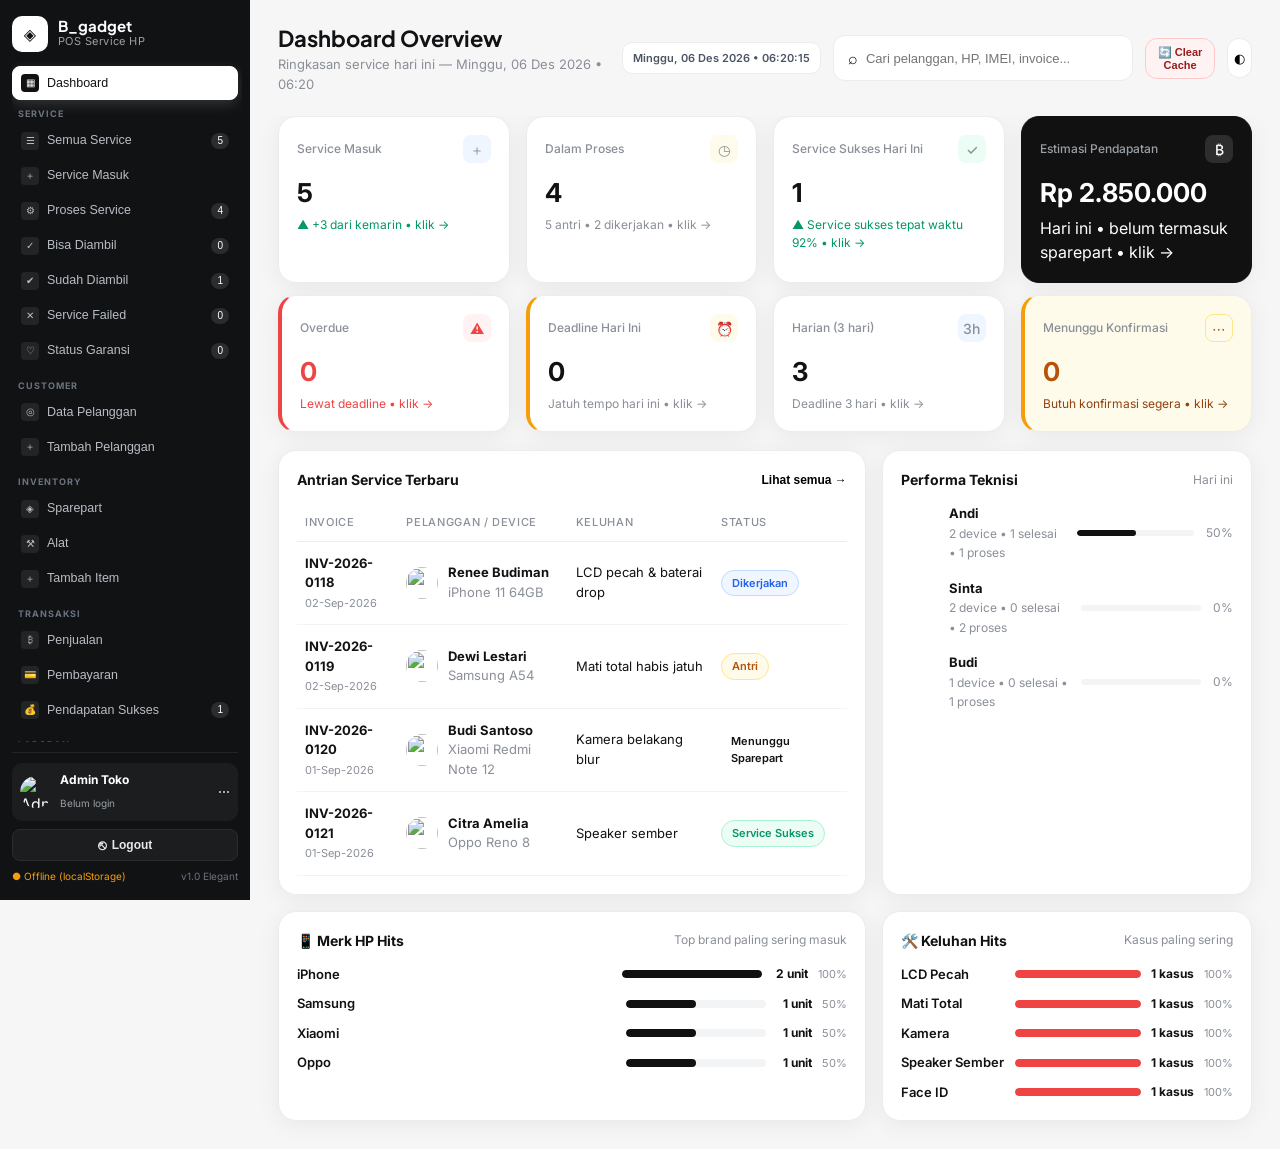
==== commit 2d52a62e: "Sync lokal-server: cache-busting ?v= + no-store HTML (menu Pendapatan Sukses beda = cache browser)" ====
--- a/index.html
+++ b/index.html
@@ -6,7 +6,7 @@
     <title>B_gadget — POS Service HP Dashboard</title>
     <link rel="preconnect" href="https://fonts.googleapis.com">
     <link href="https://fonts.googleapis.com/css2?family=Inter:wght@400;500;600;700&family=Plus+Jakarta+Sans:wght@600;700&display=swap" rel="stylesheet">
-    <link rel="stylesheet" href="assets/css/style.css?v=compact-simple-padat-369">
+    <link rel="stylesheet" href="assets/css/style.css?v=9585847-nocache">
 </head>
 <body>
     <div class="app">
@@ -772,6 +772,6 @@
     <!-- TOAST -->
     <div class="toast" id="toast">Berhasil disimpan!</div>
 
-    <script src="assets/js/script.js?v=compact-simple-padat-369"></script>
+    <script src="assets/js/script.js?v=9585847-nocache"></script>
 </body>
 </html>
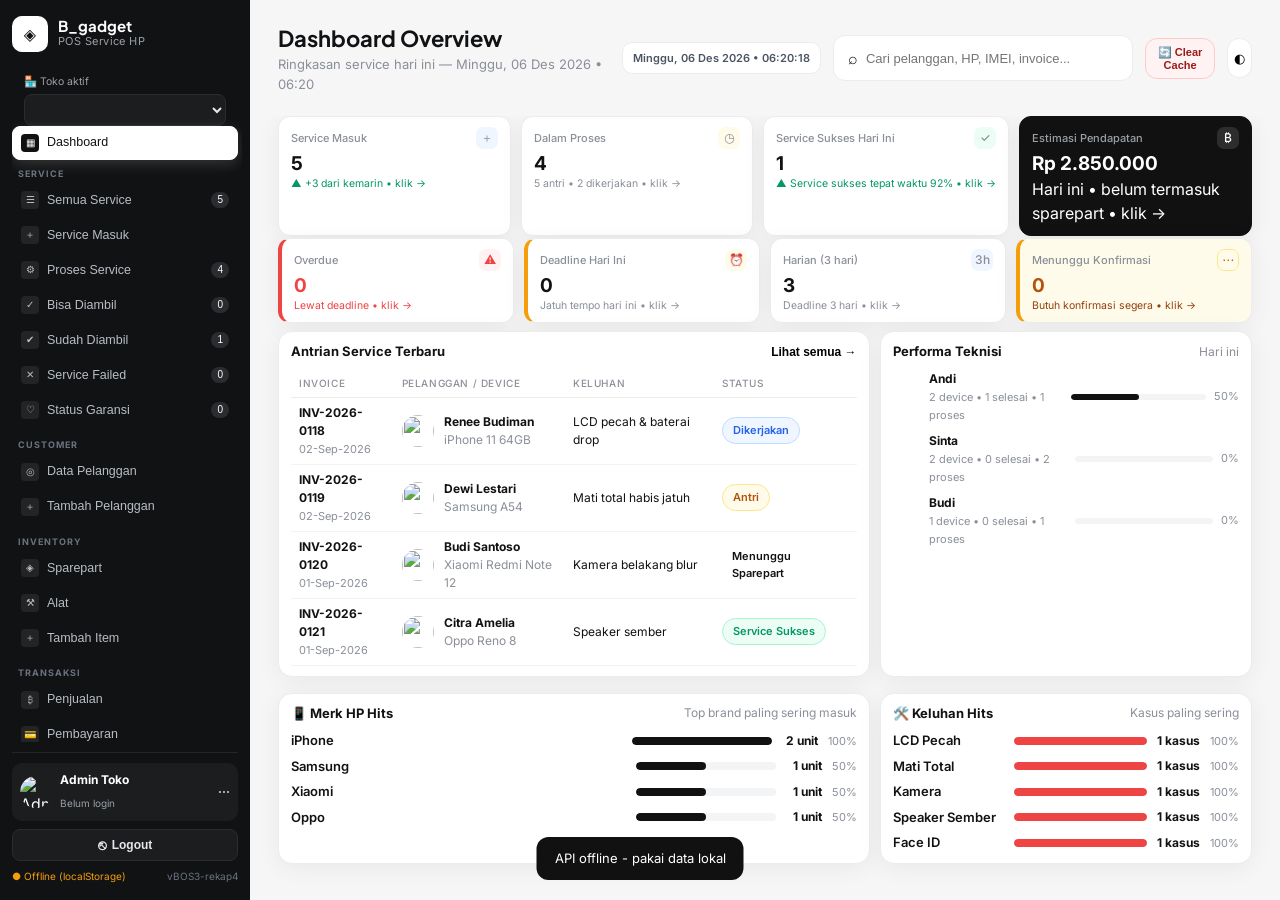
==== commit 7211e316: "BOS4 Laporan Service: ringkasan Masuk/Sukses/Failed/Garansi + tab Harian/Mingguan/Bulanan + export C" ====
--- a/index.html
+++ b/index.html
@@ -2,776 +2,11 @@
 <html lang="id">
 <head>
     <meta charset="UTF-8">
-    <meta name="viewport" content="width=device-width, initial-scale=1.0">
-    <title>B_gadget — POS Service HP Dashboard</title>
-    <link rel="preconnect" href="https://fonts.googleapis.com">
-    <link href="https://fonts.googleapis.com/css2?family=Inter:wght@400;500;600;700&family=Plus+Jakarta+Sans:wght@600;700&display=swap" rel="stylesheet">
-    <link rel="stylesheet" href="assets/css/style.css?v=9585847-nocache">
+    <meta http-equiv="refresh" content="0;url=frontend/index.html">
+    <title>Mengarahkan…</title>
+    <script>location.replace("frontend/index.html");</script>
 </head>
 <body>
-    <div class="app">
-        <!-- SIDEBAR -->
-        <aside class="sidebar" id="sidebar">
-            <div class="sidebar-top">
-                <div class="brand">
-                    <div class="brand-icon">◈</div>
-                    <div>
-                        <h2>B_gadget</h2>
-                        <p>POS Service HP</p>
-                    </div>
-                </div>
-                <nav class="menu">
-                    <button class="menu-item active" data-view="dashboard">
-                        <span class="mi">▦</span> Dashboard
-                    </button>
-
-                    <div class="menu-category">SERVICE</div>
-                    <button class="menu-item" data-view="semua-service">
-                        <span class="mi">☰</span> Semua Service
-                        <span class="badge">8</span>
-                    </button>
-                    <button class="menu-item" data-view="service-masuk">
-                        <span class="mi">＋</span> Service Masuk
-                    </button>
-                    <button class="menu-item" data-view="proses">
-                        <span class="mi">⚙</span> Proses Service
-                        <span class="badge" id="badge-proses">0</span>
-                    </button>
-                    <button class="menu-item" data-view="bisa-diambil">
-                        <span class="mi">✓</span> Bisa Diambil
-                        <span class="badge" id="badge-bisa-diambil">0</span>
-                    </button>
-                    <button class="menu-item" data-view="sudah-diambil">
-                        <span class="mi">✔</span> Sudah Diambil
-                        <span class="badge" id="badge-sudah-diambil">0</span>
-                    </button>
-                    <button class="menu-item" data-view="service-failed">
-                        <span class="mi">✕</span> Service Failed
-                        <span class="badge" id="badge-service-failed">0</span>
-                    </button>
-                    <button class="menu-item" data-view="status-garansi">
-                        <span class="mi">♡</span> Status Garansi
-                        <span class="badge" id="badge-status-garansi">0</span>
-                    </button>
-
-                    <div class="menu-category">CUSTOMER</div>
-                    <button class="menu-item" data-view="pelanggan">
-                        <span class="mi">◎</span> Data Pelanggan
-                    </button>
-                    <button class="menu-item" data-view="tambah-pelanggan">
-                        <span class="mi">＋</span> Tambah Pelanggan
-                    </button>
-
-                    <div class="menu-category">INVENTORY</div>
-                    <button class="menu-item" data-view="inventory-sparepart">
-                        <span class="mi">◈</span> Sparepart
-                    </button>
-                    <button class="menu-item" data-view="inventory-alat">
-                        <span class="mi">⚒</span> Alat
-                    </button>
-                    <button class="menu-item" data-view="inventory-tambah">
-                        <span class="mi">＋</span> Tambah Item
-                    </button>
-
-                    <div class="menu-category">TRANSAKSI</div>
-                    <button class="menu-item" data-view="transaksi-penjualan">
-                        <span class="mi">₿</span> Penjualan
-                    </button>
-                    <button class="menu-item" data-view="transaksi-pembayaran">
-                        <span class="mi">💳</span> Pembayaran
-                    </button>
-                    <button class="menu-item" data-view="transaksi-pendapatan">
-                        <span class="mi">💰</span> Pendapatan Sukses
-                        <span class="badge" id="badge-pendapatan">0</span>
-                    </button>
-
-                    <div class="menu-category">LAPORAN</div>
-                    <button class="menu-item" data-view="laporan-service">
-                        <span class="mi">📄</span> Laporan Service
-                    </button>
-                    <button class="menu-item" data-view="laporan-teknisi">
-                        <span class="mi">👷</span> Laporan Teknisi
-                    </button>
-                    <button class="menu-item" data-view="laporan-penjualan">
-                        <span class="mi">📊</span> Laporan Penjualan
-                    </button>
-
-                    <div class="menu-category">AKUN</div>
-                    <button class="menu-item" data-view="profil">
-                        <span class="mi">👤</span> Atur Profil
-                    </button>
-
-                    <div class="menu-category" id="cat-superadmin" style="display:none">SUPERADMIN</div>
-                    <button class="menu-item" data-view="approval-akun" id="menu-approval" style="display:none">
-                        <span class="mi">🛡️</span> Persetujuan Akun
-                        <span class="badge" id="badge-pending" style="background:#f59e0b;display:none">0</span>
-                    </button>
-                </nav>
-            </div>
-
-            <div class="sidebar-bottom">
-                <div class="user-card" onclick="switchView('profil')" style="cursor:pointer" title="Atur Profil">
-                    <img src="https://i.pravatar.cc/100?img=33" alt="user" id="sidebar-avatar">
-                    <div>
-                        <strong id="sidebar-username">Admin Toko</strong>
-                        <span id="sidebar-role">Kasir • Shift Pagi</span>
-                    </div>
-                    <button class="icon-btn" onclick="event.stopPropagation(); switchView('profil')" title="Atur Profil">⋯</button>
-                </div>
-                <button class="btn-logout" onclick="handleLogout()" title="Keluar dari akun">
-                    <span class="logout-icon">⎋</span> Logout
-                </button>
-                <div class="store-info">
-                    <span>● Sistem Online</span>
-                    <span>v1.0 Elegant</span>
-                </div>
-            </div>
-        </aside>
-        <div class="sidebar-overlay" id="sidebarOverlay" onclick="closeSidebar()"></div>
-
-        <!-- MAIN -->
-        <main class="main">
-            <header class="topbar">
-                <div class="topbar-left">
-                    <button class="hamburger" id="hamburger">☰</button>
-                    <div>
-                        <h1 id="page-title">Dashboard Overview</h1>
-                        <p id="page-subtitle">Ringkasan service hari ini</p>
-                    </div>
-                </div>
-                <div class="topbar-right">
-                    <div id="realtimeClock" style="font-size:11px;color:#4b5563;background:#fff;border:1px solid #ececec;padding:7px 10px;border-radius:10px;white-space:nowrap;font-weight:600">—</div>
-                    <div class="search-box">
-                        <span>⌕</span>
-                        <input type="text" id="globalSearch" placeholder="Cari pelanggan, HP, IMEI, invoice...">
-                    </div>
-                    <button class="btn btn-ghost small" onclick="clearCacheAndReload()" title="Clear cache & hard reload" style="padding:7px 10px;font-size:11px;background:#fef2f2;border-color:#fecaca;color:#991b1b">🔄 Clear Cache</button>
-                    <button class="btn btn-dark" id="btnServiceBaru" onclick="switchView('service-masuk')" style="display:none">+ Service Baru</button>
-                    <button class="notif" id="notifBell" onclick="handleNotifClick()" title="Notifikasi persetujuan akun">◐<span class="dot" id="notifDot"></span><span class="notif-count" id="notifCount">0</span></button>
-                </div>
-            </header>
-
-            <!-- VIEW: DASHBOARD -->
-            <section class="view active" id="view-dashboard">
-                <div id="approvalBanner" class="approval-banner" style="display:none" onclick="switchView('approval-akun')">
-                    <div class="approval-banner-left">
-                        <div class="approval-banner-icon">🛡️</div>
-                        <div>
-                            <strong id="bannerTitle" style="font-size:13px">Ada akun menunggu persetujuan</strong>
-                            <p id="bannerSub" style="font-size:12px;color:#92400e;margin-top:2px">Klik untuk setujui admin/teknisi baru</p>
-                        </div>
-                    </div>
-                    <button class="btn btn-dark small" style="white-space:nowrap" onclick="event.stopPropagation(); switchView('approval-akun')">Lihat →</button>
-                </div>
-                <div class="stats">
-                    <div class="stat-card" onclick="statGoMasuk()" style="cursor:pointer" title="Lihat Semua Service →">
-                        <div class="stat-head"><span>Service Masuk</span><span class="stat-icon blue">＋</span></div>
-                        <h3 id="stat-masuk">12</h3>
-                        <p class="trend up">▲ +3 dari kemarin • klik →</p>
-                    </div>
-                    <div class="stat-card" onclick="statGoProses()" style="cursor:pointer" title="Lihat Proses Service →">
-                        <div class="stat-head"><span>Dalam Proses</span><span class="stat-icon amber">◷</span></div>
-                        <h3 id="stat-proses">7</h3>
-                        <p class="trend">5 antri • 2 dikerjakan • klik →</p>
-                    </div>
-                    <div class="stat-card" onclick="statGoSukses()" style="cursor:pointer" title="Lihat Service Sukses →">
-                        <div class="stat-head"><span>Service Sukses Hari Ini</span><span class="stat-icon green">✓</span></div>
-                        <h3 id="stat-selesai">5</h3>
-                        <p class="trend up">▲ Service sukses tepat waktu 92% • klik →</p>
-                    </div>
-                    <div class="stat-card dark" onclick="statGoPendapatan()" style="cursor:pointer" title="Lihat Laporan Penjualan →">
-                        <div class="stat-head"><span>Estimasi Pendapatan</span><span class="stat-icon dark-icon">₿</span></div>
-                        <h3>Rp 2.850.000</h3>
-                        <p>Hari ini • belum termasuk sparepart • klik →</p>
-                    </div>
-                </div>
-                <!-- DEADLINE BANNER STATS -->
-                <div class="stats" style="margin-top:-6px">
-                    <div class="stat-card" style="border-left:4px solid #ef4444;cursor:pointer" onclick="statGoOverdue()" title="Lihat Overdue di Proses Service →">
-                        <div class="stat-head"><span>Overdue</span><span class="stat-icon" style="background:#fef2f2;color:#ef4444">⚠</span></div>
-                        <h3 id="stat-overdue" style="color:#ef4444">0</h3>
-                        <p class="trend" style="color:#ef4444">Lewat deadline • klik →</p>
-                    </div>
-                    <div class="stat-card" style="border-left:4px solid #f59e0b;cursor:pointer" onclick="statGoToday()" title="Lihat Deadline Hari Ini →">
-                        <div class="stat-head"><span>Deadline Hari Ini</span><span class="stat-icon" style="background:#fffbeb;color:#f59e0b">⏰</span></div>
-                        <h3 id="stat-deadline-today">0</h3>
-                        <p class="trend">Jatuh tempo hari ini • klik →</p>
-                    </div>
-                    <div class="stat-card" style="cursor:pointer" onclick="statGoHarian()" title="Lihat Harian 3h →">
-                        <div class="stat-head"><span>Harian (3 hari)</span><span class="stat-icon blue">3h</span></div>
-                        <h3 id="stat-harian">0</h3>
-                        <p class="trend">Deadline 3 hari • klik →</p>
-                    </div>
-                    <div class="stat-card" style="border-left:4px solid #f59e0b;background:#fffbeb;cursor:pointer" onclick="statGoMenungguKonfirmasi()" title="Lihat Menunggu Konfirmasi →">
-                        <div class="stat-head"><span>Menunggu Konfirmasi</span><span class="stat-icon" style="background:#fffbeb;color:#b45309;border:1px solid #fde68a">⋯</span></div>
-                        <h3 id="stat-menunggu-konfirmasi" style="color:#b45309">0</h3>
-                        <p class="trend" style="color:#92400e">Butuh konfirmasi segera • klik →</p>
-                    </div>
-                </div>
-
-                <div class="grid-2">
-                    <div class="card">
-                        <div class="card-head">
-                            <h3>Antrian Service Terbaru</h3>
-                            <button class="link" onclick="switchView('proses')">Lihat semua →</button>
-                        </div>
-                        <div class="table-wrap">
-                            <table class="table" id="tableDashboard">
-                                <thead><tr><th>Invoice</th><th>Pelanggan / Device</th><th>Keluhan</th><th>Status</th></tr></thead>
-                                <tbody></tbody>
-                            </table>
-                        </div>
-                    </div>
-                    <div class="card">
-                        <div class="card-head"><h3>Performa Teknisi</h3><span class="muted">Hari ini</span></div>
-                        <div class="tech-list">
-                            <div class="tech">
-                                <img src="https://i.pravatar.cc/100?img=12"><div><strong>Andi</strong><span>4 device • 2 selesai</span></div><div class="progress"><div style="width:75%"></div></div><span>75%</span>
-                            </div>
-                            <div class="tech">
-                                <img src="https://i.pravatar.cc/100?img=15"><div><strong>Sinta</strong><span>3 device • 3 selesai</span></div><div class="progress"><div style="width:100%"></div></div><span>100%</span>
-                            </div>
-                            <div class="tech">
-                                <img src="https://i.pravatar.cc/100?img=8"><div><strong>Budi</strong><span>5 device • 1 selesai</span></div><div class="progress"><div style="width:45%"></div></div><span>45%</span>
-                            </div>
-                        </div>
-                    </div>
-                </div>
-                <!-- INDIKATOR HITS: MERK & KELUHAN -->
-                <div class="grid-2" style="margin-top:16px">
-                    <div class="card">
-                        <div class="card-head"><h3>📱 Merk HP Hits</h3><span class="muted">Top brand paling sering masuk</span></div>
-                        <div id="brandHitsList" style="display:flex;flex-direction:column;gap:10px"></div>
-                        <p id="brandHitsEmpty" style="display:none;font-size:12px;color:#8a8f98;text-align:center;padding:12px">Belum ada data</p>
-                    </div>
-                    <div class="card">
-                        <div class="card-head"><h3>🛠️ Keluhan Hits</h3><span class="muted">Kasus paling sering</span></div>
-                        <div id="keluhanHitsList" style="display:flex;flex-direction:column;gap:10px"></div>
-                        <p id="keluhanHitsEmpty" style="display:none;font-size:12px;color:#8a8f98;text-align:center;padding:12px">Belum ada data</p>
-                    </div>
-                </div>
-            </section>
-
-            <!-- VIEW: SERVICE MASUK -->
-            <section class="view" id="view-service-masuk">
-                <div class="grid-form">
-                    <div class="card form-card">
-                        <div class="card-head">
-                            <h3>Form Service Masuk</h3>
-                            <span class="invoice-pill" id="invoicePreview">INV-2026-0123</span>
-                        </div>
-                        <form id="serviceForm" onsubmit="handleServiceSubmit(event)">
-                            <div class="form-grid">
-                                <div class="field"><label>Nama Pelanggan *</label><input id="f-nama" required placeholder="Contoh: Renee Budiman"></div>
-                                <div class="field"><label>No. WhatsApp *</label><input id="f-wa" required placeholder="08xxxxxxxxxx"></div>
-                                <div class="field"><label>Tipe HP / Device *</label><input id="f-device" required placeholder="iPhone 11 / Samsung A54"></div>
-                                <div class="field"><label>IMEI / Serial (opsional)</label><input id="f-imei" placeholder="8899 / 35xxxxxxxxxxxx" minlength="4" maxlength="30"><span style="font-size:10px;color:#8a8f98">Minimal 4 digit — akan muncul di setiap kartu seperti tipe HP</span></div>
-                                <div class="field full"><label>Keluhan / Kerusakan *</label><textarea id="f-keluhan" required placeholder="Deskripsi keluhan: mati total, LCD pecah, baterai drop..."></textarea></div>
-                                <div class="field"><label>Kelengkapan</label>
-                                    <div class="chips" id="chips">
-                                        <button type="button" class="chip" data-value="HP Saja">HP Saja</button>
-                                        <button type="button" class="chip" data-value="+ Charger">+ Charger</button>
-                                        <button type="button" class="chip" data-value="+ Dus">+ Dus</button>
-                                        <button type="button" class="chip" data-value="+ Kartu SIM">+ Kartu SIM</button>
-                                    </div>
-                                </div>
-                                <div class="field"><label>Estimasi Biaya</label><input id="f-biaya" type="text" inputmode="numeric" placeholder="Rp 0" autocomplete="off"><span id="f-biaya-preview" style="font-size:11px;color:#059669;margin-top:4px;display:none">Rp 0</span></div>
-                                <div class="field"><label>Teknisi</label>
-                                    <select id="f-teknisi"><option selected>Menunggu Teknisi</option><option>Andi</option><option>Sinta</option><option>Budi</option></select>
-                                </div>
-                                <div class="field"><label>Estimasi Selesai *</label><input id="f-estimasi" type="date" required onchange="updateDeadlinePreview()"></div>
-                                <div class="field"><label>Penerima *</label>
-                                    <select id="f-penerima" required>
-                                        <option value="" disabled selected>Memuat anggota...</option>
-                                    </select>
-                                    <span id="deadlinePreview" style="font-size:11px;color:#059669;margin-top:4px">Deadline otomatis = Estimasi Selesai</span>
-                                </div>
-                            </div>
-                            <div class="form-actions">
-                                <button type="button" class="btn btn-ghost" onclick="resetForm()">Reset</button>
-                                <button type="submit" class="btn btn-dark">Simpan & Cetak Nota →</button>
-                            </div>
-                        </form>
-                    </div>
-
-                    <div class="stack">
-                        <div class="card info-card">
-                            <h4>💡 Tips Input</h4>
-                            <ul>
-                                <li>Pastikan No WA aktif untuk notifikasi otomatis.</li>
-                                <li>Foto kondisi HP sebelum service (opsional).</li>
-                                <li>Nota akan ter-generate otomatis + QR tracking.</li>
-                            </ul>
-                        </div>
-                        <div class="card">
-                            <div class="card-head"><h3>Antrian Hari Ini</h3><span class="badge-count" id="queueCount">12 antrian</span></div>
-                            <div class="queue-list" id="queueList"></div>
-                        </div>
-                    </div>
-                </div>
-            </section>
-
-            <!-- VIEW: DATA PELANGGAN -->
-            <section class="view" id="view-pelanggan">
-                <div class="card">
-                    <div class="card-head toolbar">
-                        <div class="toolbar-left">
-                            <h3>Data Pelanggan</h3>
-                            <span class="count-pill" id="pelangganCount">48 pelanggan</span>
-                        </div>
-                        <div class="toolbar-right">
-                            <div class="search-box small"><span>⌕</span><input id="searchPelanggan" placeholder="Cari nama, HP, device..."></div>
-                            <select id="filterDevice"><option value="">Semua Device</option><option>iPhone</option><option>Samsung</option><option>Xiaomi</option><option>Oppo</option></select>
-                            <button class="btn btn-dark small">Export CSV</button>
-                        </div>
-                    </div>
-                    <div class="table-wrap">
-                        <table class="table" id="tablePelanggan">
-                            <thead><tr><th>Pelanggan</th><th>Device</th><th>Total Service</th><th>Terakhir Service</th><th>Status Langganan</th><th></th></tr></thead>
-                            <tbody></tbody>
-                        </table>
-                    </div>
-                    <div class="pagination"><span id="paginationInfo">Menampilkan 6 dari 48</span><div><button class="page-btn" disabled>‹</button><button class="page-btn active">1</button><button class="page-btn">2</button><button class="page-btn">›</button></div></div>
-                </div>
-            </section>
-
-            <!-- VIEW: PROSES SERVICE -->
-            <section class="view" id="view-proses">
-                <div class="tabs">
-                    <button class="tab active" data-filter="all">Semua <span>12</span></button>
-                    <button class="tab" data-filter="Antri">Antri <span>5</span></button>
-                    <button class="tab" data-filter="Menunggu Konfirmasi">Menunggu Konfirmasi <span>0</span></button>
-                    <button class="tab" data-filter="Dikerjakan">Dikerjakan <span>2</span></button>
-                    <button class="tab" data-filter="Menunggu Sparepart">Sparepart <span>2</span></button>
-                </div>
-                <div class="tabs" style="margin-top:8px">
-                    <button class="tab active" data-deadline="all" onclick="setDeadlineFilter('all')">Deadline: Semua</button>
-                    <button class="tab" data-deadline="overdue" onclick="setDeadlineFilter('overdue')">⚠ Overdue <span id="countOverdue">0</span></button>
-                    <button class="tab" data-deadline="today" onclick="setDeadlineFilter('today')">⏰ Hari Ini <span id="countToday">0</span></button>
-                    <button class="tab" data-deadline="harian" onclick="setDeadlineFilter('harian')">Harian 3h <span id="countHarian">0</span></button>
-                    <button class="tab" data-deadline="mingguan" onclick="setDeadlineFilter('mingguan')">Mingguan 7h <span id="countMingguan">0</span></button>
-                </div>
-                <div class="kanban" id="kanban"></div>
-            </section>
-
-            <!-- SERVICE: SEMUA SERVICE -->
-            <section class="view" id="view-semua-service">
-                <!-- BLOK KHUSUS: MENUNGGU TEKNISI -->
-                <div id="menungguTeknisiBlock" style="display:none;margin-bottom:16px">
-                    <div class="card" style="border-left:4px solid #f59e0b;background:#fffbeb;border-color:#fde68a">
-                        <div class="card-head">
-                            <h3 style="display:flex;align-items:center;gap:8px">⏳ Menunggu Teknisi <span style="background:#f59e0b;color:#fff;padding:2px 8px;border-radius:20px;font-size:11px" id="menungguCount">0 device</span></h3>
-                            <button class="btn btn-ghost small" style="font-size:11px" onclick="document.getElementById('filterStatusSemua').value='';document.getElementById('searchSemua').value='';renderSemuaService();document.getElementById('menungguTeknisiBlock').scrollIntoView({behavior:'smooth'})">↻ Refresh</button>
-                        </div>
-                        <p style="font-size:12px;color:#92400e;margin-bottom:12px">HP yang belum di-assign ke teknisi — segera pilih teknisi agar tidak mengantre lama. Klik <strong>Assign</strong> langsung di kartu.</p>
-                        <div id="menungguList" style="display:grid;grid-template-columns:repeat(auto-fill,minmax(260px,1fr));gap:10px"></div>
-                    </div>
-                </div>
-                <div class="card compact-card">
-                    <div class="card-head toolbar">
-                        <div class="toolbar-left"><h3>Semua Service</h3><span class="count-pill" id="semuaCount">0 service</span></div>
-                        <div class="toolbar-right"><div class="search-box small"><span>⌕</span><input id="searchSemua" placeholder="Cari invoice, pelanggan..."></div>
-                        <select id="filterStatusSemua"><option value="">Semua Status</option><option>Antri</option><option>Menunggu Konfirmasi</option><option>Dikerjakan</option><option>Menunggu Sparepart</option><option>Service Sukses</option><option>Bisa Diambil</option><option>Sudah Diambil</option><option>Service Failed</option><option>Garansi</option></select></div>
-                    </div>
-                    <div class="table-wrap"><table class="table compact" id="tableSemua"><thead><tr><th>Invoice</th><th>Pelanggan / Device</th><th>Keluhan</th><th>Teknisi</th><th>Penerima</th><th title="WhatsApp" style="text-align:center"><svg width="16" height="16" viewBox="0 0 24 24" fill="none" xmlns="http://www.w3.org/2000/svg" style="vertical-align:middle"><path d="M19.05 4.94A9.88 9.88 0 0012 2C6.48 2 2 6.48 2 12c0 1.76.46 3.48 1.32 4.99L2 22l5.09-1.33A9.88 9.88 0 0012 22c5.52 0 10-4.48 10-10 0-2.64-1.03-5.12-2.95-6.94v-.12z" fill="#25D366"/><path d="M17.1 14.3c-.23-.12-1.35-.67-1.56-.75-.21-.08-.36-.12-.51.12-.15.23-.58.75-.71.9-.13.15-.25.17-.47.06-.22-.12-.94-.35-1.79-1.11-.66-.59-1.1-1.32-1.23-1.54-.13-.22-.01-.34.1-.45.1-.1.22-.25.33-.38.11-.12.15-.22.22-.37.07-.15.04-.27-.02-.38-.06-.11-.51-1.23-.7-1.68-.18-.44-.37-.38-.51-.39h-.43c-.15 0-.38.06-.58.27-.2.22-.77.75-.77 1.84s.79 2.13.9 2.28c.11.15 1.55 2.37 3.76 3.32.53.22.94.36 1.26.46.53.17 1.01.14 1.39.09.42-.06 1.35-.55 1.54-1.08.19-.53.19-.98.13-1.08-.06-.1-.21-.16-.43-.27z" fill="white"/></svg></th><th>Biaya</th><th>Status</th><th></th></tr></thead><tbody></tbody></table></div>
-                </div>
-            </section>
-
-            <!-- SERVICE: BISA DIAMBIL -->
-            <section class="view" id="view-bisa-diambil">
-                <div class="card"><div class="card-head"><h3>Bisa Diambil</h3><span class="count-pill" id="bisaCount">0 siap</span><span class="badge-status Selesai">Siap diambil pelanggan</span></div><div class="tabs" style="margin-bottom:10px"><button class="tab active" data-bisa="all" onclick="setBisaFilter('all')">Semua</button><button class="tab" data-bisa="JADI" onclick="setBisaFilter('JADI')">✅ Berhasil</button><button class="tab" data-bisa="TIDAK" onclick="setBisaFilter('TIDAK')">❌ Gagal</button></div><div class="kanban" id="kanbanBisaDiambil"></div></div>
-            </section>
-
-            <!-- SERVICE: SUDAH DIAMBIL -->
-            <section class="view" id="view-sudah-diambil">
-                <div class="card"><div class="card-head toolbar"><div class="toolbar-left"><h3>Sudah Diambil</h3><span class="count-pill" id="sudahCount">0 selesai</span><span class="muted">Terurut dari Bisa Diambil terbaru</span></div></div><div class="kanban" id="kanbanSudahDiambil"></div></div>
-            </section>
-
-            <!-- SERVICE: FAILED -->
-            <section class="view" id="view-service-failed">
-                <div class="card"><div class="card-head"><h3>Service Failed</h3><span class="count-pill" id="failedCount">0 failed</span><span class="badge-status Menunggu Sparepart">Gagal / tidak bisa diperbaiki</span></div><div class="kanban" id="kanbanFailed"></div></div>
-            </section>
-
-            <!-- SERVICE: GARANSI -->
-            <section class="view" id="view-status-garansi">
-                <div class="card"><div class="card-head"><h3>Status Garansi</h3><span class="count-pill" id="garansiCount">0 garansi</span><span class="muted">Service dalam masa garansi</span></div><div class="kanban" id="kanbanGaransi"></div></div>
-            </section>
-
-            <!-- CUSTOMER: TAMBAH PELANGGAN -->
-            <section class="view" id="view-tambah-pelanggan">
-                <div class="card form-card"><div class="card-head"><h3>Tambah Pelanggan</h3></div>
-                <form id="customerForm" onsubmit="handleCustomerSubmit(event)">
-                    <div class="form-grid">
-                        <div class="field"><label>Nama Pelanggan *</label><input id="c-nama" required placeholder="Nama lengkap"></div>
-                        <div class="field"><label>No. WhatsApp *</label><input id="c-wa" required placeholder="08xxxxxxxxxx"></div>
-                        <div class="field full"><label>Catatan</label><input id="c-note" placeholder="Pelanggan prioritas, langganan, dll"></div>
-                    </div>
-                    <div class="form-actions"><button type="reset" class="btn btn-ghost">Reset</button><button type="submit" class="btn btn-dark">Simpan Pelanggan →</button></div>
-                </form></div>
-            </section>
-
-            <!-- INVENTORY: SPAREPART — editable Masuk/Keluar/Stok Akhir/Harga -->
-            <section class="view" id="view-inventory-sparepart">
-                <div class="card">
-                    <div class="card-head toolbar">
-                        <div class="toolbar-left"><h3>Sparepart</h3><span class="count-pill" id="sparepartCount">0 item</span><span id="sparepartWarning" style="display:none;background:#fef2f2;color:#dc2626;padding:4px 8px;border-radius:20px;font-size:11px">Stok tipis</span></div>
-                        <div class="toolbar-right">
-                            <div class="search-box small"><span>⌕</span><input id="searchSparepart" placeholder="Cari part, kategori, merk..."></div>
-                            <select id="filterMerkSp" style="padding:8px 10px;border:1px solid #ececec;border-radius:10px;font-size:12px;background:#fff"><option value="">Semua Merk</option><option>IPHONE</option><option>SAMSUNG</option><option>XIAOMI</option><option>OPPO</option><option>VIVO</option><option>INFINIX</option><option>LAIN</option></select>
-                            <select id="filterKategoriSp" style="padding:8px 10px;border:1px solid #ececec;border-radius:10px;font-size:12px"><option value="">Semua Kategori</option><option>Display</option><option>Baterai</option><option>Kamera</option><option>Mesin</option><option>Fleksibel</option><option>Konsumsi</option></select>
-                            <button class="btn btn-dark small" onclick="switchView('inventory-tambah')">+ Tambah Item</button>
-                        </div>
-                    </div>
-                    <p style="font-size:11px;color:#8a8f98;margin-bottom:10px">✏️ <strong>Merk</strong> hits: IPHONE • SAMSUNG • XIAOMI • OPPO • VIVO • INFINIX • <span style="background:#f3f4f6;padding:2px 6px;border-radius:8px">LAIN</span> untuk merk jarang. Tabel bisa langsung diubah: <strong>Masuk</strong> / <strong>Keluar</strong> / <strong>Stok Akhir</strong> / <strong>Harga</strong> lalu <strong>Simpan</strong>.</p>
-                    <div class="table-wrap">
-                        <table class="table compact" id="tableSparepart">
-                            <thead><tr><th style="min-width:140px">Nama Part</th><th style="min-width:90px">Merk</th><th>Kategori</th><th style="text-align:center;min-width:80px">Masuk</th><th style="text-align:center;min-width:80px">Keluar</th><th style="text-align:center;min-width:90px">Stok</th><th style="min-width:90px">Tgl</th><th style="text-align:right;min-width:110px">Harga</th><th style="text-align:center;min-width:150px">Aksi</th></tr></thead>
-                            <tbody id="tbodySparepart"><tr><td colspan="9" style="text-align:center;padding:18px;color:#8a8f98">Memuat...</td></tr></tbody>
-                        </table>
-                    </div>
-                    <div style="display:flex;justify-content:space-between;align-items:center;margin-top:10px;font-size:11px;color:#8a8f98">
-                        <span id="sparepartSummary">0 item • Total nilai stok: Rp 0</span>
-                        <button class="btn btn-ghost small" onclick="resetSparepartDummy()">↻ Reset dummy</button>
-                    </div>
-                </div>
-                <!-- Modal Edit Sparepart -->
-                <div class="modal" id="spEditModal">
-                    <div class="modal-box" style="max-width:460px">
-                        <button class="modal-close" onclick="closeSpEditModal()">×</button>
-                        <h3 style="margin-bottom:12px">✎ Edit Sparepart</h3>
-                        <form id="spEditForm" onsubmit="submitSpEdit(event)">
-                            <input type="hidden" id="spEditId">
-                            <div class="field" style="margin-bottom:10px"><label>Nama Part *</label><input id="spEditNama" required placeholder="LCD iPhone 11"></div>
-                            <div style="display:grid;grid-template-columns:1fr 1fr;gap:10px;margin-bottom:10px">
-                                <div class="field"><label>Merk *</label><select id="spEditMerk" required style="padding:11px 12px;border-radius:12px;border:1px solid #ececec"><option>IPHONE</option><option>SAMSUNG</option><option>XIAOMI</option><option>OPPO</option><option>VIVO</option><option>INFINIX</option><option>LAIN</option></select></div>
-                                <div class="field"><label>Kategori</label><select id="spEditKategori" style="padding:11px 12px;border-radius:12px;border:1px solid #ececec"><option>Display</option><option>Baterai</option><option>Kamera</option><option>Mesin</option><option>Fleksibel</option><option>Konsumsi</option><option>Aksesoris</option></select></div>
-                            </div>
-                            <div style="display:grid;grid-template-columns:1fr 1fr;gap:10px">
-                                <div class="field"><label>Masuk</label><input id="spEditMasuk" type="number" min="0"></div>
-                                <div class="field"><label>Keluar</label><input id="spEditKeluar" type="number" min="0"></div>
-                                <div class="field"><label>Stok Akhir</label><input id="spEditStok" type="number" min="0"></div>
-                                <div class="field"><label>Harga (Rp)</label><input id="spEditHarga" type="text" inputmode="numeric"><span id="spEditHarga-preview" style="font-size:11px;color:#059669;display:none">Rp 0</span></div>
-                            </div>
-                            <div style="display:flex;gap:10px;margin-top:14px">
-                                <button type="button" class="btn btn-ghost" style="flex:1" onclick="closeSpEditModal()">Batal</button>
-                                <button type="submit" class="btn btn-dark" style="flex:1">Simpan Perubahan</button>
-                            </div>
-                        </form>
-                    </div>
-                </div>
-            </section>
-            <!-- INVENTORY: ALAT — editable per baris seperti Sparepart -->
-            <section class="view" id="view-inventory-alat">
-                <div class="card">
-                    <div class="card-head toolbar">
-                        <div class="toolbar-left"><h3>Alat</h3><span class="count-pill" id="alatCount">0 alat</span><span id="alatWarning" style="display:none;background:#fffbeb;color:#b45309;padding:4px 8px;border-radius:20px;font-size:11px">Perlu perhatian</span></div>
-                        <div class="toolbar-right">
-                            <div class="search-box small"><span>⌕</span><input id="searchAlat" placeholder="Cari alat, peminjam..."></div>
-                            <select id="filterKondisiAlat" style="padding:8px 10px;border:1px solid #ececec;border-radius:10px;font-size:12px;background:#fff"><option value="">Semua Kondisi</option><option>Baik</option><option>Perlu Kalibrasi</option><option>Rusak</option><option>Dipinjam</option></select>
-                            <button class="btn btn-dark small" onclick="openAlatAddModal()">+ Tambah Alat</button>
-                        </div>
-                    </div>
-                    <p style="font-size:11px;color:#8a8f98;margin-bottom:10px">✏️ Seperti Sparepart — tiap baris bisa diedit: <strong>Kondisi</strong> & <strong>Peminjam</strong> (dropdown), <strong>Masuk / Keluar / Stok / Harga</strong> (angka) lalu <strong>Simpan</strong>.</p>
-                    <div class="table-wrap">
-                        <table class="table compact" id="tableAlat">
-                            <thead><tr><th style="min-width:140px">Nama Alat</th><th style="min-width:120px">Kondisi</th><th style="min-width:120px">Peminjam</th><th style="text-align:center;min-width:75px">Masuk</th><th style="text-align:center;min-width:75px">Keluar</th><th style="text-align:center;min-width:85px">Stok</th><th style="text-align:right;min-width:110px">Harga</th><th style="text-align:center;min-width:150px">Aksi</th></tr></thead>
-                            <tbody id="tbodyAlat"><tr><td colspan="8" style="text-align:center;padding:18px;color:#8a8f98">Memuat...</td></tr></tbody>
-                        </table>
-                    </div>
-                    <div style="display:flex;justify-content:space-between;align-items:center;margin-top:10px;font-size:11px;color:#8a8f98">
-                        <span id="alatSummary">0 alat • Total nilai: Rp 0</span>
-                        <button class="btn btn-ghost small" onclick="resetAlatDummy()">↻ Reset dummy</button>
-                    </div>
-                </div>
-                <!-- Modal Edit/Tambah Alat -->
-                <div class="modal" id="alatEditModal">
-                    <div class="modal-box" style="max-width:480px">
-                        <button class="modal-close" onclick="closeAlatModal()">×</button>
-                        <h3 id="alatModalTitle" style="margin-bottom:12px">✎ Edit Alat</h3>
-                        <form id="alatEditForm" onsubmit="submitAlatEdit(event)">
-                            <input type="hidden" id="alatEditId">
-                            <div class="field" style="margin-bottom:10px"><label>Nama Alat *</label><input id="alatEditNama" required placeholder="Blower, Microscope..."></div>
-                            <div style="display:grid;grid-template-columns:1fr 1fr;gap:10px;margin-bottom:10px">
-                                <div class="field"><label>Kondisi</label><select id="alatEditKondisi" style="padding:11px 12px;border-radius:12px;border:1px solid #ececec"><option>Baik</option><option>Perlu Kalibrasi</option><option>Rusak</option><option>Dipinjam</option></select></div>
-                                <div class="field"><label>Peminjam</label><select id="alatEditPeminjam" style="padding:11px 12px;border-radius:12px;border:1px solid #ececec"><option value="-">- (tidak dipinjam)</option></select></div>
-                            </div>
-                            <div style="display:grid;grid-template-columns:1fr 1fr;gap:10px">
-                                <div class="field"><label>Masuk</label><input id="alatEditMasuk" type="number" min="0"></div>
-                                <div class="field"><label>Keluar</label><input id="alatEditKeluar" type="number" min="0"></div>
-                                <div class="field"><label>Stok</label><input id="alatEditStok" type="number" min="0"></div>
-                                <div class="field"><label>Harga (Rp)</label><input id="alatEditHarga" type="text" inputmode="numeric"><span id="alatEditHarga-preview" style="font-size:11px;color:#059669;display:none">Rp 0</span></div>
-                            </div>
-                            <div style="display:flex;gap:10px;margin-top:14px">
-                                <button type="button" class="btn btn-ghost" style="flex:1" onclick="closeAlatModal()">Batal</button>
-                                <button type="submit" class="btn btn-dark" style="flex:1">Simpan</button>
-                            </div>
-                        </form>
-                    </div>
-                </div>
-            </section>
-            <section class="view" id="view-inventory-tambah">
-                <div class="card form-card"><div class="card-head"><h3>Tambah Item Inventory</h3><span class="muted">Sparepart — Masuk, Harga, Stok Akhir</span></div>
-                <form id="spAddForm" onsubmit="handleSparepartAdd(event)">
-                    <div class="form-grid">
-                        <div class="field"><label>Nama Part *</label><input id="sp-nama" required placeholder="LCD iPhone 11, Baterai Samsung..."></div>
-                        <div class="field"><label>Merk *</label><select id="sp-merk" required style="padding:11px 12px;border-radius:12px;border:1px solid #ececec"><option value="" disabled selected>Pilih merk</option><option>IPHONE</option><option>SAMSUNG</option><option>XIAOMI</option><option>OPPO</option><option>VIVO</option><option>INFINIX</option><option>LAIN</option></select></div>
-                        <div class="field"><label>Kategori *</label><select id="sp-kategori" required style="padding:11px 12px;border-radius:12px;border:1px solid #ececec"><option value="" disabled selected>Pilih kategori</option><option>Display</option><option>Baterai</option><option>Kamera</option><option>Mesin</option><option>Fleksibel</option><option>Konsumsi</option><option>Aksesoris</option></select></div>
-                        <div class="field"><label>Barang Masuk *</label><input id="sp-masuk" type="number" min="0" required placeholder="0"><span style="font-size:11px;color:#8a8f98">Stok awal / barang baru masuk</span></div>
-                        <div class="field"><label>Harga Satuan (Rp) *</label><input id="sp-harga" type="text" inputmode="numeric" required placeholder="550.000"><span style="font-size:11px;color:#8a8f98">Harga per unit</span><span id="sp-harga-preview" style="font-size:11px;color:#059669;margin-top:4px;display:none">Rp 0</span></div>
-                        <div class="field"><label>Barang Keluar (opsional)</label><input id="sp-keluar" type="number" min="0" placeholder="0"><span style="font-size:11px;color:#8a8f98">Terpakai / terjual — default 0</span></div>
-                        <div class="field"><label>Stok Akhir (auto)</label><input id="sp-stok" type="number" min="0" placeholder="auto = Masuk - Keluar"><span style="font-size:11px;color:#059669">Kosongkan = otomatis Masuk - Keluar</span></div>
-                    </div>
-                    <div class="form-actions"><button type="button" class="btn btn-ghost" onclick="switchView('inventory-sparepart')">← Batal</button><button type="submit" class="btn btn-dark">Simpan Sparepart →</button></div>
-                </form></div>
-            </section>
-
-            <!-- TRANSAKSI -->
-            <section class="view" id="view-transaksi-penjualan">
-                <div class="card"><div class="card-head"><h3>Penjualan</h3><span class="count-pill">Hari ini • 0 transaksi</span></div>
-                <div class="table-wrap"><table class="table"><thead><tr><th>Invoice</th><th>Pelanggan</th><th>Item</th><th>Total</th><th>Status Bayar</th></tr></thead><tbody><tr><td colspan="5" style="text-align:center;padding:24px;color:#8a8f98">Belum ada transaksi — data akan muncul setelah ada penjualan</td></tr></tbody></table></div></div>
-            </section>
-            <section class="view" id="view-transaksi-pembayaran">
-                <div class="card"><div class="card-head"><h3>Pembayaran</h3><span class="muted">Metode & konfirmasi</span></div>
-                <div class="grid-2"><div class="card" style="box-shadow:none"><h3 style="font-size:14px">Tunai</h3><p style="font-size:12px;color:#8a8f98">Rp 0</p><div class="progress" style="margin-top:8px"><div style="width:0%"></div></div></div><div class="card" style="box-shadow:none"><h3 style="font-size:14px">Transfer / QRIS</h3><p style="font-size:12px;color:#8a8f98">Rp 0</p><div class="progress" style="margin-top:8px"><div style="width:0%"></div></div></div></div><p style="text-align:center;padding:12px;color:#8a8f98;font-size:12px">Belum ada pembayaran</p></div>
-            </section>
-            <!-- TRANSAKSI: PENDAPATAN SUKSES (Bisa Diambil + Service Sukses) -->
-            <section class="view" id="view-transaksi-pendapatan">
-                <div class="card">
-                    <div class="card-head toolbar">
-                        <div class="toolbar-left"><h3>💰 Pendapatan Sukses</h3><span class="count-pill" id="pendapatanCount">0 service</span><span class="count-pill" style="background:#ecfdf5;color:#059669;border-color:#a7f3d0" id="pendapatanTotal">Rp 0</span></div>
-                        <div class="toolbar-right"><div class="search-box small"><span>⌕</span><input id="searchPendapatan" placeholder="Cari invoice, pelanggan, device..."></div><button class="btn btn-dark small" onclick="exportPendapatanCSV()">⬇ Export CSV</button></div>
-                    </div>
-                    <p style="font-size:11px;color:#8a8f98;margin-bottom:10px">Rekap <strong>harga tercatat</strong> untuk HP <strong>Bisa Diambil / Service Sukses / Selesai</strong> — otomatis sinkron saat Harga diubah di tab Bisa Diambil/Sudah Diambil. Total = sum `biaya`.</p>
-                    <div class="table-wrap"><table class="table compact" id="tablePendapatan"><thead><tr><th>Invoice</th><th>Pelanggan / Device</th><th>Teknisi</th><th>Status</th><th>Sparepart Dipakai</th><th style="text-align:right">Biaya</th><th>Tgl</th><th></th></tr></thead><tbody id="tbodyPendapatan"><tr><td colspan="8" style="text-align:center;padding:18px;color:#8a8f98">Memuat...</td></tr></tbody></table></div>
-                    <div style="display:flex;justify-content:space-between;align-items:center;margin-top:10px;font-size:12px">
-                        <span id="pendapatanSummary" style="color:#8a8f98">0 service • Rp 0</span>
-                        <span style="font-size:11px;color:#059669">💡 Harga editable di Bisa Diambil/Sudah Diambil → otomatis update di sini</span>
-                    </div>
-                </div>
-                <div class="stats" style="margin-top:12px">
-                    <div class="stat-card" style="border-left:4px solid #059669">
-                        <div class="stat-head"><span>Pendapatan Hari Ini</span><span class="stat-icon" style="background:#ecfdf5;color:#059669">💰</span></div>
-                        <h3 id="pendapatanHariIni">Rp 0</h3>
-                        <p class="trend" id="pendapatanHariIniCount">0 service • hari ini</p>
-                    </div>
-                    <div class="stat-card" style="border-left:4px solid #2563eb">
-                        <div class="stat-head"><span>Total 7 Hari</span><span class="stat-icon" style="background:#eff6ff;color:#2563eb">📅</span></div>
-                        <h3 id="pendapatan7Hari">Rp 0</h3>
-                        <p class="trend" id="pendapatan7HariCount">0 service • 7 hari terakhir</p>
-                    </div>
-                    <div class="stat-card" style="border-left:4px solid #f59e0b">
-                        <div class="stat-head"><span>Profit Nett 7 Hari</span><span class="stat-icon" style="background:#fffbeb;color:#b45309">📈</span></div>
-                        <h3 id="profit7Hari">Rp 0</h3>
-                        <p class="trend" id="profit7HariCount">biaya − sparepart • 7 hari</p>
-                    </div>
-                </div>
-                <div class="card" style="margin-top:12px">
-                    <div class="card-head"><h3>Rekap 7 Hari Terakhir (per hari)</h3><span class="muted" id="rekap7HariRange">-</span></div>
-                    <div class="table-wrap"><table class="table" id="tableRekap7Hari"><thead><tr><th>Tanggal</th><th>Jumlah</th><th style="text-align:right">Total</th><th style="text-align:right">Sparepart</th><th style="text-align:right">Profit</th><th style="text-align:right">Avg</th></tr></thead><tbody id="tbodyRekap7Hari"><tr><td colspan="6" style="text-align:center;padding:12px;color:#8a8f98">Memuat...</td></tr></tbody></table></div>
-                </div>
-                <!-- Tabs Sparepart & Profit -->
-                <div class="tabs" style="margin-top:12px">
-                    <button class="tab active" data-pendapatan-tab="rekap" onclick="switchPendapatanTab('rekap')">Rekap</button>
-                    <button class="tab" data-pendapatan-tab="sparepart" onclick="switchPendapatanTab('sparepart')">🔧 Sparepart Dipakai</button>
-                    <button class="tab" data-pendapatan-tab="profit" onclick="switchPendapatanTab('profit')">📈 Profit Nett (biaya−sparepart)</button>
-                </div>
-                <div id="pendapatan-tab-rekap">
-                <div class="card" style="margin-top:12px">
-                    <div class="card-head"><h3>Ringkasan per Teknisi</h3><span class="muted">Pendapatan Sukses group teknisi (all time)</span></div>
-                    <div class="table-wrap"><table class="table" id="tablePendapatanTeknisi"><thead><tr><th>Teknisi</th><th>Jumlah</th><th style="text-align:right">Total</th><th>Rata-rata</th></tr></thead><tbody id="tbodyPendapatanTeknisi"><tr><td colspan="4" style="text-align:center;padding:12px;color:#8a8f98">Memuat...</td></tr></tbody></table></div>
-                </div>
-                <div class="card" style="margin-top:12px">
-                    <div class="card-head"><h3>📅 Laporan Harian per Teknisi</h3><span class="muted" id="laporanHarianRange">Hari ini & 7 hari terakhir</span></div>
-                    <div class="table-wrap"><table class="table" id="tableHarianTeknisi"><thead><tr><th>Teknisi</th><th>Kategori</th><th style="text-align:center">Hari Ini<br><span style="font-weight:400;font-size:10px">jml • total</span></th><th style="text-align:center">7 Hari<br><span style="font-weight:400;font-size:10px">jml • total</span></th><th style="text-align:right">Profit Hari Ini</th><th style="text-align:right">Profit 7 Hari</th></tr></thead><tbody id="tbodyHarianTeknisi"><tr><td colspan="6" style="text-align:center;padding:12px;color:#8a8f98">Memuat...</td></tr></tbody></table></div>
-                </div>
-                </div>
-                <div id="pendapatan-tab-sparepart" style="display:none">
-                <div class="card" style="margin-top:12px">
-                    <div class="card-head"><h3>🔧 Sparepart Dipakai (Sukses)</h3><span class="count-pill" id="sparepartPendapatanCount">0 item</span></div>
-                    <p style="font-size:11px;color:#8a8f98;margin-bottom:10px">List sparepart yang terpakai untuk service <strong>Sukses/Bisa Diambil</strong> — dari fitur Pakai di Proses Service. Total sparepart = sum(harga×qty).</p>
-                    <div class="table-wrap"><table class="table compact" id="tableSparepartPendapatan"><thead><tr><th>Invoice / Device</th><th>Sparepart</th><th style="text-align:center">Qty</th><th style="text-align:right">Harga Satuan</th><th style="text-align:right">Total</th><th>Teknisi</th></tr></thead><tbody id="tbodySparepartPendapatan"><tr><td colspan="6" style="text-align:center;padding:12px;color:#8a8f98">Belum ada sparepart dipakai — pakai di Proses Service → Pakai</td></tr></tbody></table></div>
-                    <div style="display:flex;justify-content:space-between;margin-top:10px;font-size:12px"><span id="sparepartPendapatanSummary" style="color:#8a8f98">0 item • Rp 0</span><span style="font-size:11px;color:#6b7280">Sumber: serviceSpareparts localStorage</span></div>
-                </div>
-                </div>
-                <div id="pendapatan-tab-profit" style="display:none">
-                <div class="card" style="margin-top:12px">
-                    <div class="card-head"><h3>📈 Profit Nett (Otomatis)</h3><span class="count-pill" style="background:#ecfdf5;color:#059669;border-color:#a7f3d0" id="profitTotal">Rp 0</span><span class="count-pill" id="profitCount">0 service</span></div>
-                    <p style="font-size:11px;color:#8a8f98;margin-bottom:10px"><strong>Profit = Biaya − Sparepart</strong> otomatis per invoice. Jika tanpa sparepart, profit = biaya full.</p>
-                    <div class="table-wrap"><table class="table compact" id="tableProfit"><thead><tr><th>Invoice</th><th>Device / Pelanggan</th><th style="text-align:right">Biaya</th><th style="text-align:right">Sparepart</th><th style="text-align:right">Profit</th><th>Teknisi</th></tr></thead><tbody id="tbodyProfit"><tr><td colspan="6" style="text-align:center;padding:12px;color:#8a8f98">Memuat...</td></tr></tbody></table></div>
-                    <div style="display:flex;justify-content:space-between;margin-top:10px;font-size:12px"><span id="profitSummary" style="color:#8a8f98">0 service • profit Rp 0</span><button class="btn btn-dark small" onclick="exportProfitCSV()">⬇ Export Profit CSV</button></div>
-                </div>
-                <div class="card" style="margin-top:12px">
-                    <div class="card-head"><h3>Profit per Teknisi</h3><span class="muted">Biaya − sparepart group teknisi</span></div>
-                    <div class="table-wrap"><table class="table" id="tableProfitTeknisi"><thead><tr><th>Teknisi</th><th>Jumlah</th><th style="text-align:right">Biaya Total</th><th style="text-align:right">Sparepart</th><th style="text-align:right">Profit</th></tr></thead><tbody id="tbodyProfitTeknisi"><tr><td colspan="5" style="text-align:center;padding:12px;color:#8a8f98">Memuat...</td></tr></tbody></table></div>
-                </div>
-                </div>
-            </section>
-
-            <!-- LAPORAN -->
-            <section class="view" id="view-laporan-service">
-                <div class="card"><div class="card-head"><h3>Laporan Service</h3><button class="btn btn-dark small">Export PDF</button></div>
-                <div class="table-wrap"><table class="table"><thead><tr><th>Periode</th><th>Masuk</th><th>Selesai</th><th>Failed</th><th>Garansi</th></tr></thead><tbody><tr><td colspan="5" style="text-align:center;padding:24px;color:#8a8f98">Belum ada data — laporan akan terisi setelah ada service</td></tr></tbody></table></div></div>
-            </section>
-            <section class="view" id="view-laporan-teknisi">
-                <div class="card"><div class="card-head"><h3>Laporan Teknisi</h3><span class="muted">Performa bulan ini — avatar sesuai foto profil</span></div>
-                <div class="table-wrap"><table class="table"><thead><tr><th>Teknisi</th><th>Handle</th><th>Service Sukses</th><th>Failed</th><th>Rating</th></tr></thead><tbody id="tbodyLaporanTeknisi"><tr><td colspan="5" style="text-align:center;padding:16px;color:#8a8f98">Memuat...</td></tr></tbody></table></div></div>
-            </section>
-            <section class="view" id="view-laporan-penjualan">
-                <div class="card"><div class="card-head"><h3>Laporan Penjualan</h3><span class="muted">Pendapatan</span></div>
-                <div class="stats"><div class="stat-card"><div class="stat-head"><span>Total Penjualan</span></div><h3>Rp 0</h3><p class="trend">Belum ada penjualan</p></div><div class="stat-card"><div class="stat-head"><span>Sparepart Terlaris</span></div><h3>-</h3><p class="trend">Belum ada data</p></div></div></div>
-            </section>
-
-            <!-- AKUN: ATUR PROFIL -->
-            <section class="view" id="view-profil">
-                <div class="card" style="max-width:640px;margin:0 auto">
-                    <div class="card-head">
-                        <h3>👤 Atur Profil Pengguna</h3>
-                        <span class="muted">Kelola akun yang sedang login</span>
-                    </div>
-                    <div style="display:flex;gap:16px;align-items:center;margin-bottom:18px;padding:14px;background:#f9fafb;border:1px solid #ececec;border-radius:14px">
-                        <img id="profil-avatar" src="https://i.pravatar.cc/100?img=33" alt="avatar" style="width:64px;height:64px;border-radius:50%;border:3px solid #fff;box-shadow:0 4px 14px rgba(0,0,0,.08)">
-                        <div style="flex:1">
-                            <strong id="profil-name" style="font-size:15px">-</strong>
-                            <div style="font-size:12px;color:#8a8f98"><span id="profil-role">-</span> • <span id="profil-status">-</span></div>
-                            <div style="font-size:11px;color:#6b7280;margin-top:4px">Terdaftar: <span id="profil-created">-</span> • Login terakhir: <span id="profil-lastlogin">-</span></div>
-                        </div>
-                        <button class="btn btn-ghost small" onclick="loadProfil()">↻ Refresh</button>
-                    </div>
-                    <form id="profilForm" onsubmit="handleProfilUpdate(event)">
-                        <div class="form-grid">
-                            <div class="field"><label>Username *</label><input id="p-username" required minlength="3" placeholder="username baru"></div>
-                            <div class="field"><label>Role</label><input id="p-role" disabled placeholder="-" style="background:#f3f4f6;color:#6b7280"><span style="font-size:11px;color:#8a8f98">Role hanya bisa diubah superadmin di Persetujuan Akun</span></div>
-                            <div class="field"><label>Password Baru</label><input id="p-password" type="password" placeholder="kosongkan jika tidak ganti (min 6)"></div>
-                            <div class="field"><label>Konfirmasi Password Baru</label><input id="p-confirm" type="password" placeholder="ulang password baru"></div>
-                        </div>
-                        <div style="margin-top:10px;padding:10px;background:#fffbeb;border:1px solid #fde68a;border-radius:10px;font-size:11px;color:#92400e">💡 Username minimal 3 karakter, password minimal 6 karakter. Perubahan username akan update sidebar & butuh login ulang jika token lama kedaluwarsa.</div>
-                        <div class="form-actions">
-                            <button type="button" class="btn btn-ghost" onclick="loadProfil()">Reset</button>
-                            <button type="submit" class="btn btn-dark">Simpan Perubahan →</button>
-                        </div>
-                    </form>
-                    <div style="margin-top:16px;display:flex;gap:10px">
-                        <button class="btn btn-ghost small" style="flex:1;color:#dc2626;border-color:#fecaca" onclick="handleLogout()">⎋ Logout</button>
-                        <button class="btn btn-ghost small" style="flex:1" onclick="switchView('dashboard')">← Kembali Dashboard</button>
-                    </div>
-                </div>
-            </section>
-
-            <!-- SUPERADMIN: PERSETUJUAN AKUN -->
-            <section class="view" id="view-approval-akun">
-                <div class="card">
-                    <div class="card-head toolbar">
-                        <div class="toolbar-left">
-                            <h3>Persetujuan Akun — Superadmin</h3>
-                            <span class="count-pill" id="approvalCount">0 menunggu</span>
-                        </div>
-                        <div class="toolbar-right">
-                            <button class="btn btn-ghost small" onclick="loadApprovalData()">↻ Refresh</button>
-                            <button class="btn btn-dark small" onclick="switchView('dashboard')">← Dashboard</button>
-                        </div>
-                    </div>
-                    <p style="font-size:12px;color:#8a8f98;margin-bottom:14px">Daftar admin / teknisi yang baru register dan <strong>belum aktif</strong>. Hanya <strong>superadmin</strong> yang bisa <em>Setujui</em> atau <em>Tolak</em>. Akun yang belum disetujui tidak bisa login.</p>
-                    <div class="table-wrap">
-                        <table class="table" id="tableApproval">
-                            <thead><tr><th>#</th><th>Username</th><th>Role</th><th>Status</th><th>Tanggal Daftar</th><th style="text-align:center">Aksi</th></tr></thead>
-                            <tbody id="tbodyApproval"><tr><td colspan="6" style="text-align:center;padding:24px;color:#8a8f98">Memuat...</td></tr></tbody>
-                        </table>
-                    </div>
-                    <div style="margin-top:14px;padding:12px;background:#fffbeb;border:1px solid #fde68a;border-radius:12px;font-size:12px;color:#92400e">
-                        <strong>Alur:</strong> Teknisi/Admin daftar di <code>login.html → Register</code> (is_active = false) → muncul di sini → superadmin klik <strong>Setujui</strong> → akun bisa login. Klik <strong>Tolak</strong> = hapus akun.
-                    </div>
-                </div>
-                <div class="card" style="margin-top:16px">
-                    <div class="card-head toolbar">
-                        <div class="toolbar-left"><h3>Semua Akun Terdaftar</h3><span class="count-pill" id="allUsersCount">0 user</span></div>
-                        <div class="toolbar-right">
-                            <div class="search-box small"><span>⌕</span><input id="searchUser" placeholder="Cari username..." oninput="filterAllUsers()"></div>
-                            <select id="filterRoleUser" onchange="filterAllUsers()" style="padding:8px 10px;border:1px solid #ececec;border-radius:10px;font-size:12px"><option value="">Semua Role</option><option value="superadmin">Superadmin</option><option value="admin">Admin</option><option value="kasir">Kasir</option><option value="teknisi">Teknisi</option></select>
-                            <select id="filterStatusUser" onchange="filterAllUsers()" style="padding:8px 10px;border:1px solid #ececec;border-radius:10px;font-size:12px"><option value="">Semua Status</option><option value="aktif">Aktif</option><option value="beku">Beku/Pending</option></select>
-                        </div>
-                    </div>
-                    <p style="font-size:11px;color:#8a8f98;margin-bottom:10px">Kelola akun yg sudah terdaftar: <strong>Edit</strong> username/role/password, <strong>Bekukan</strong> (nonaktifkan login), atau <strong>Hapus</strong>. Hanya superadmin.</p>
-                    <div class="table-wrap">
-                        <table class="table" id="tableAllUsers">
-                            <thead><tr><th>Username</th><th>Role</th><th>Status</th><th>Dibuat</th><th>Last Login</th><th style="text-align:center">Aksi</th></tr></thead>
-                            <tbody id="tbodyAllUsers"><tr><td colspan="6" style="text-align:center;padding:16px;color:#8a8f98">Memuat...</td></tr></tbody>
-                        </table>
-                    </div>
-                </div>
-
-                <!-- MODAL EDIT USER -->
-                <div class="modal" id="userEditModal">
-                    <div class="modal-box" style="max-width:440px">
-                        <button class="modal-close" onclick="closeUserModal()">×</button>
-                        <h3 style="margin-bottom:4px">Edit Akun</h3>
-                        <p style="font-size:12px;color:#8a8f98;margin-bottom:14px" id="editUserSub">Ubah username, role, atau password</p>
-                        <form id="userEditForm" onsubmit="submitUserEdit(event)">
-                            <input type="hidden" id="editUserId">
-                            <div class="field" style="margin-bottom:10px"><label>Username</label><input id="editUsername" required minlength="3" placeholder="username"></div>
-                            <div class="field" style="margin-bottom:10px"><label>Role</label>
-                                <select id="editRole" required style="padding:11px 12px;border-radius:12px;border:1px solid #ececec">
-                                    <option value="admin">Admin</option>
-                                    <option value="kasir">Kasir</option>
-                                    <option value="teknisi">Teknisi</option>
-                                    <option value="superadmin">Superadmin</option>
-                                </select>
-                            </div>
-                            <div class="field" style="margin-bottom:6px"><label>Password Baru (kosongkan jika tidak ganti)</label><input id="editPassword" type="password" placeholder="minimal 6 karakter, kosong = tidak ganti"></div>
-                            <p style="font-size:11px;color:#8a8f98;margin-bottom:14px">Kosongkan password jika tidak ingin mengganti.</p>
-                            <div style="display:flex;gap:10px">
-                                <button type="button" class="btn btn-ghost" style="flex:1" onclick="closeUserModal()">Batal</button>
-                                <button type="submit" class="btn btn-dark" style="flex:1">Simpan Perubahan</button>
-                            </div>
-                        </form>
-                    </div>
-                </div>
-            </section>
-
-        </main>
-    </div>
-
-    <!-- MODAL DETAIL -->
-    <div class="modal" id="modal">
-        <div class="modal-box">
-            <button class="modal-close" onclick="closeModal()">×</button>
-            <div id="modalContent"></div>
-        </div>
-    </div>
-
-    <!-- MODAL HASIL SERVICE (modern: pengganti confirm/prompt JADI-TIDAK) -->
-    <div class="modal" id="hasilModal">
-        <div class="modal-box hasil-box">
-            <button class="modal-close" onclick="closeHasilModal()">×</button>
-            <div class="hasil-icon" id="hasilIcon">🔧</div>
-            <h3 id="hasilTitle">Hasil Service</h3>
-            <p class="hasil-sub" id="hasilSub">—</p>
-            <p class="hasil-keluhan" id="hasilKeluhan">—</p>
-            <div class="hasil-opts" id="hasilOpts">
-                <button class="hasil-opt jadi" onclick="pickHasil('JADI')">
-                    <span class="hasil-emoji">✅</span>
-                    <strong>JADI</strong>
-                    <span>Berhasil, siap diambil</span>
-                </button>
-                <button class="hasil-opt tidak" onclick="pickHasil('TIDAK')">
-                    <span class="hasil-emoji">❌</span>
-                    <strong>TIDAK</strong>
-                    <span>Gagal, gratis</span>
-                </button>
-            </div>
-            <div class="field" id="hasilAlasanWrap" style="display:none;text-align:left">
-                <label>Alasan gagal <span style="color:#8a8f98;font-weight:400">(info pelanggan & bahan evaluasi)</span></label>
-                <textarea id="hasilAlasan" placeholder="Contoh: IC power short, sparepart kosong..."></textarea>
-            </div>
-            <div class="hasil-actions">
-                <button class="btn btn-ghost" onclick="closeHasilModal()">Batal</button>
-                <button class="btn btn-dark" id="hasilConfirmBtn" onclick="confirmHasilModal()">Konfirmasi →</button>
-            </div>
-        </div>
-    </div>
-
-    <!-- TOAST -->
-    <div class="toast" id="toast">Berhasil disimpan!</div>
-
-    <script src="assets/js/script.js?v=9585847-nocache"></script>
+    <p style="font-family:sans-serif">File lama — <a href="frontend/index.html">klik di sini untuk buka aplikasi</a>.</p>
 </body>
 </html>
